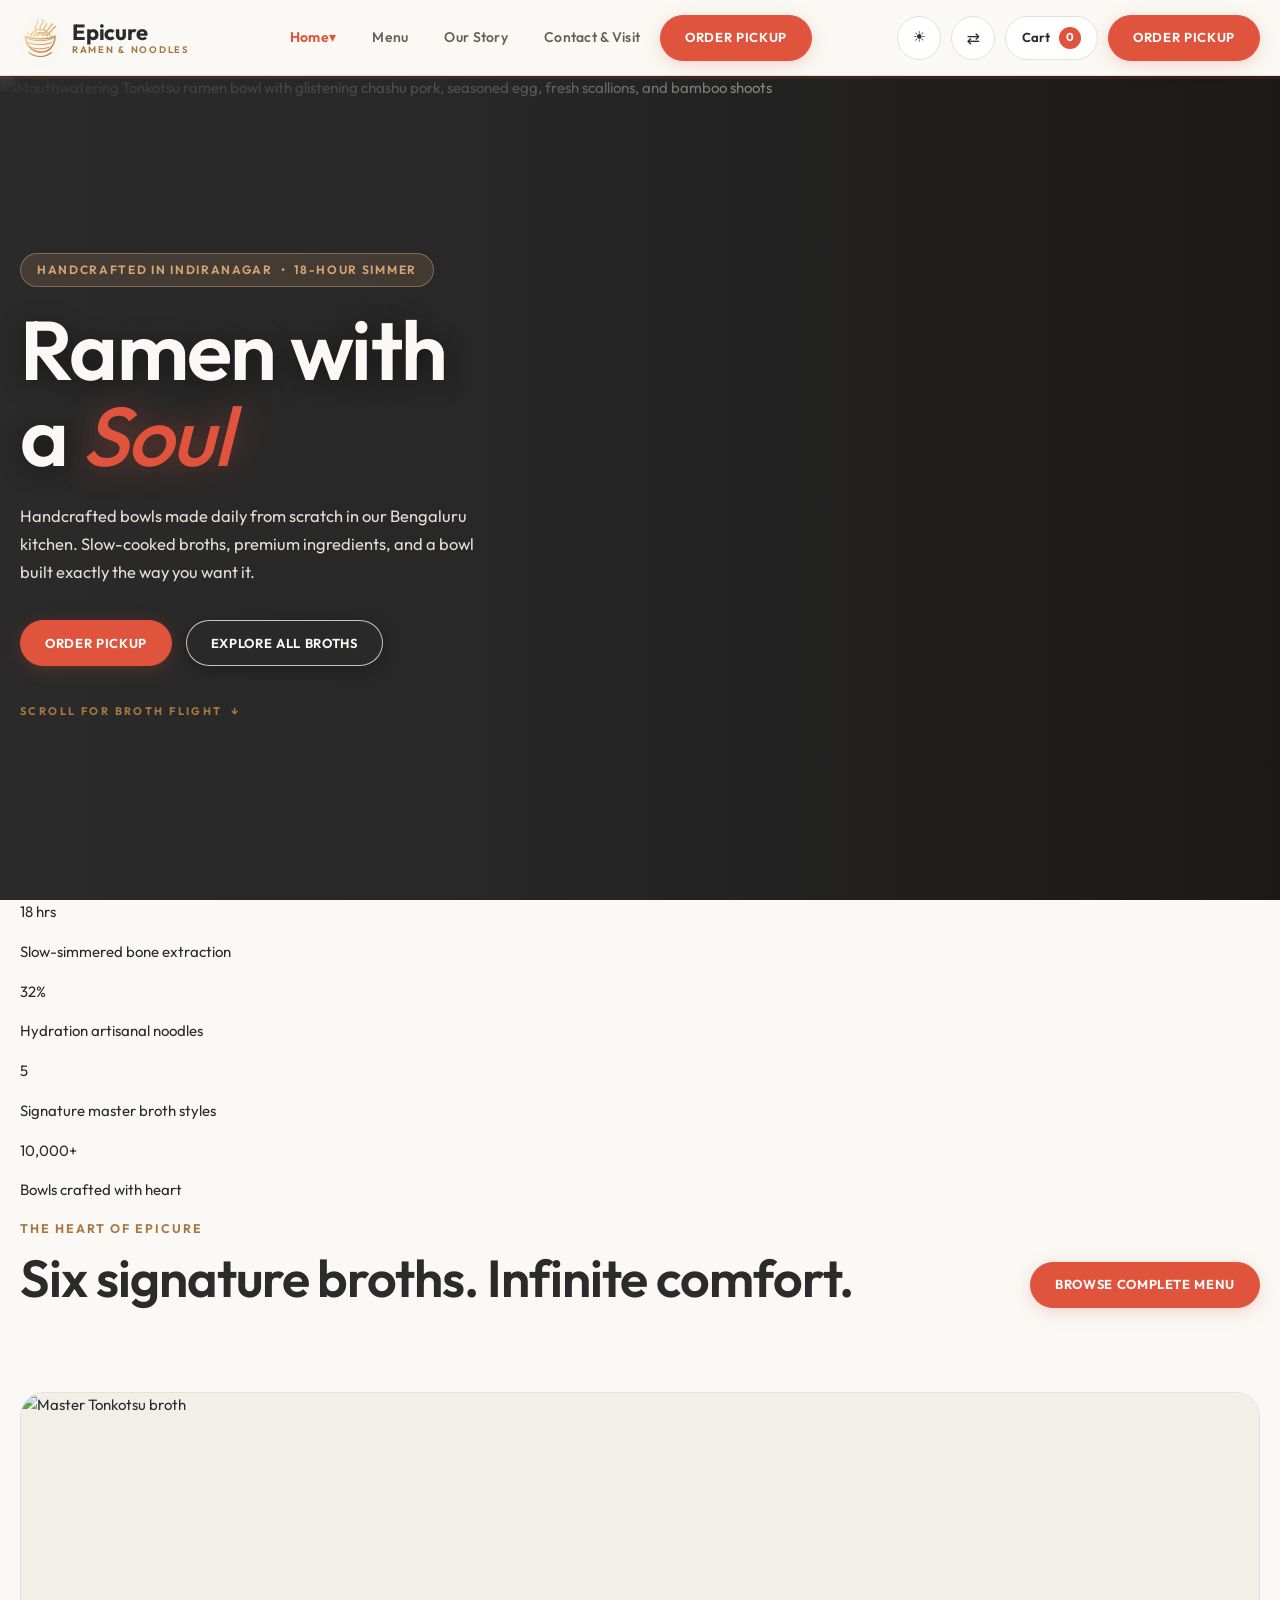
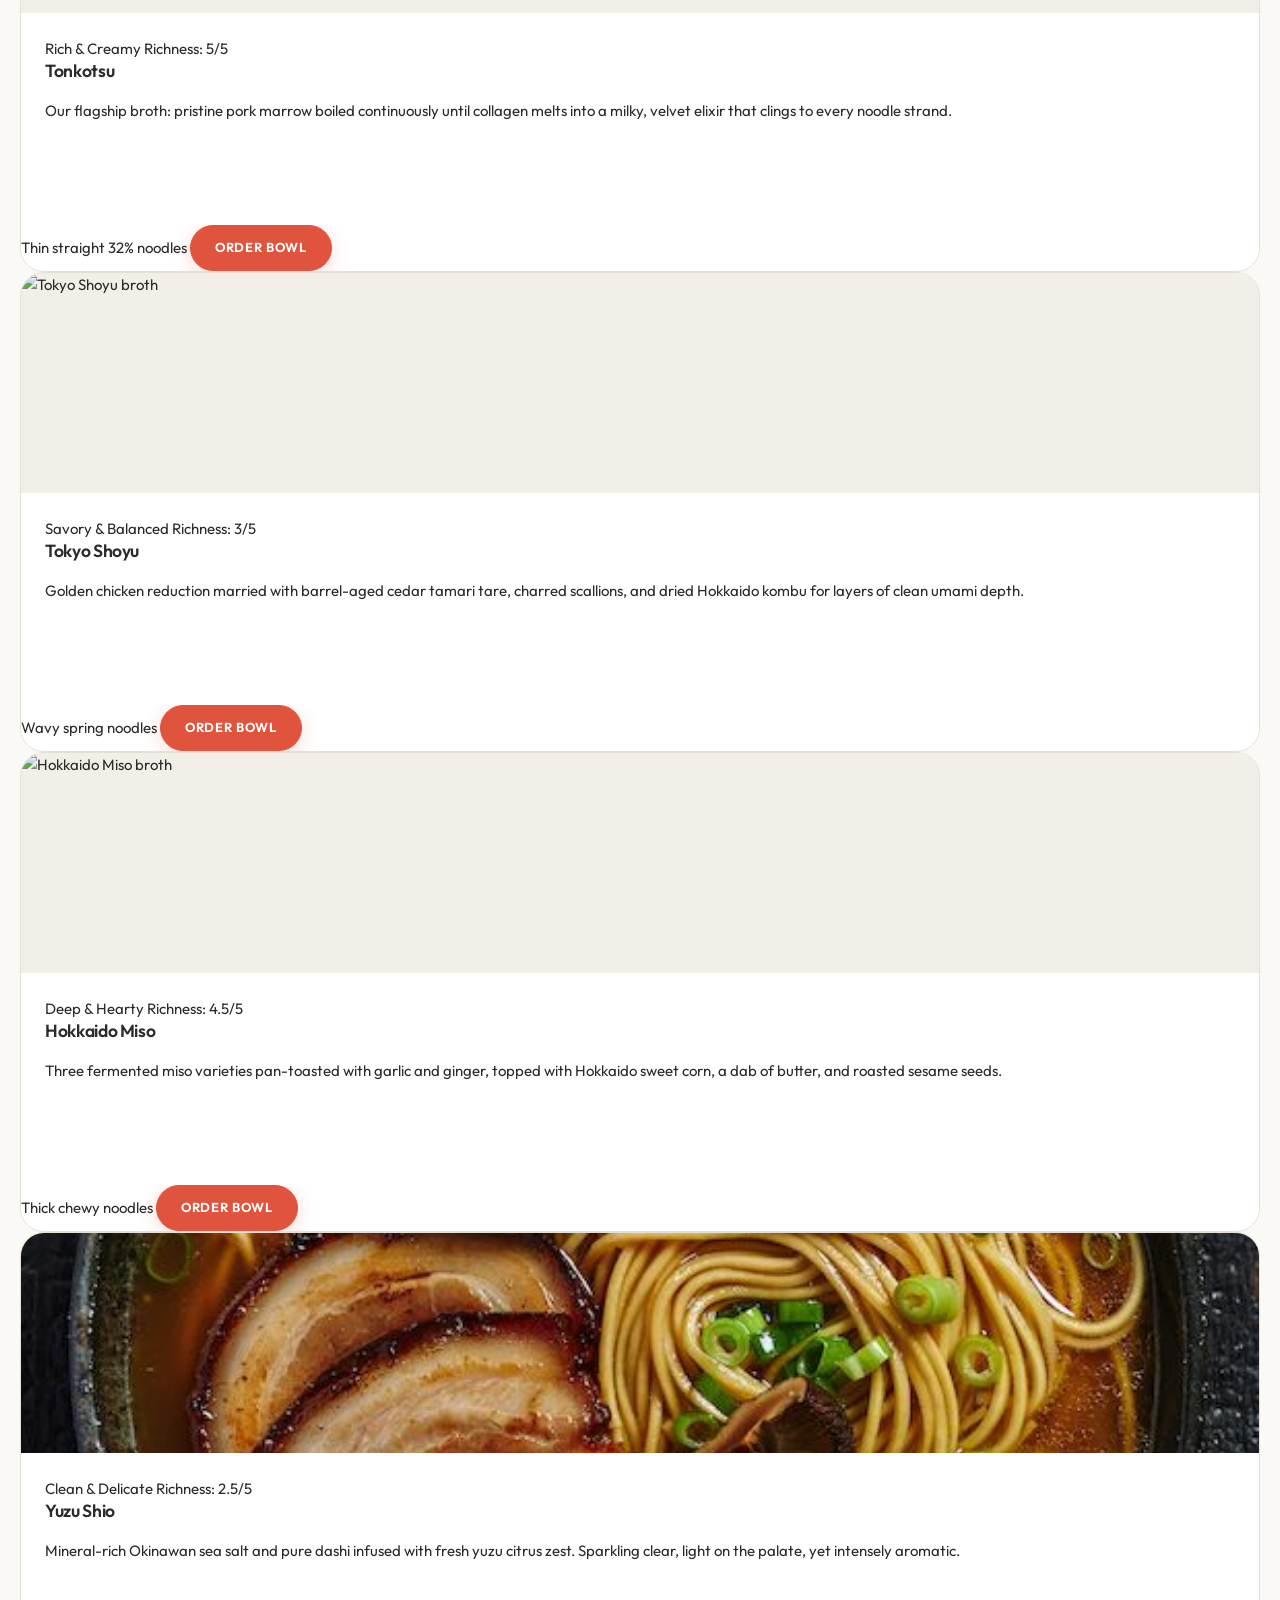
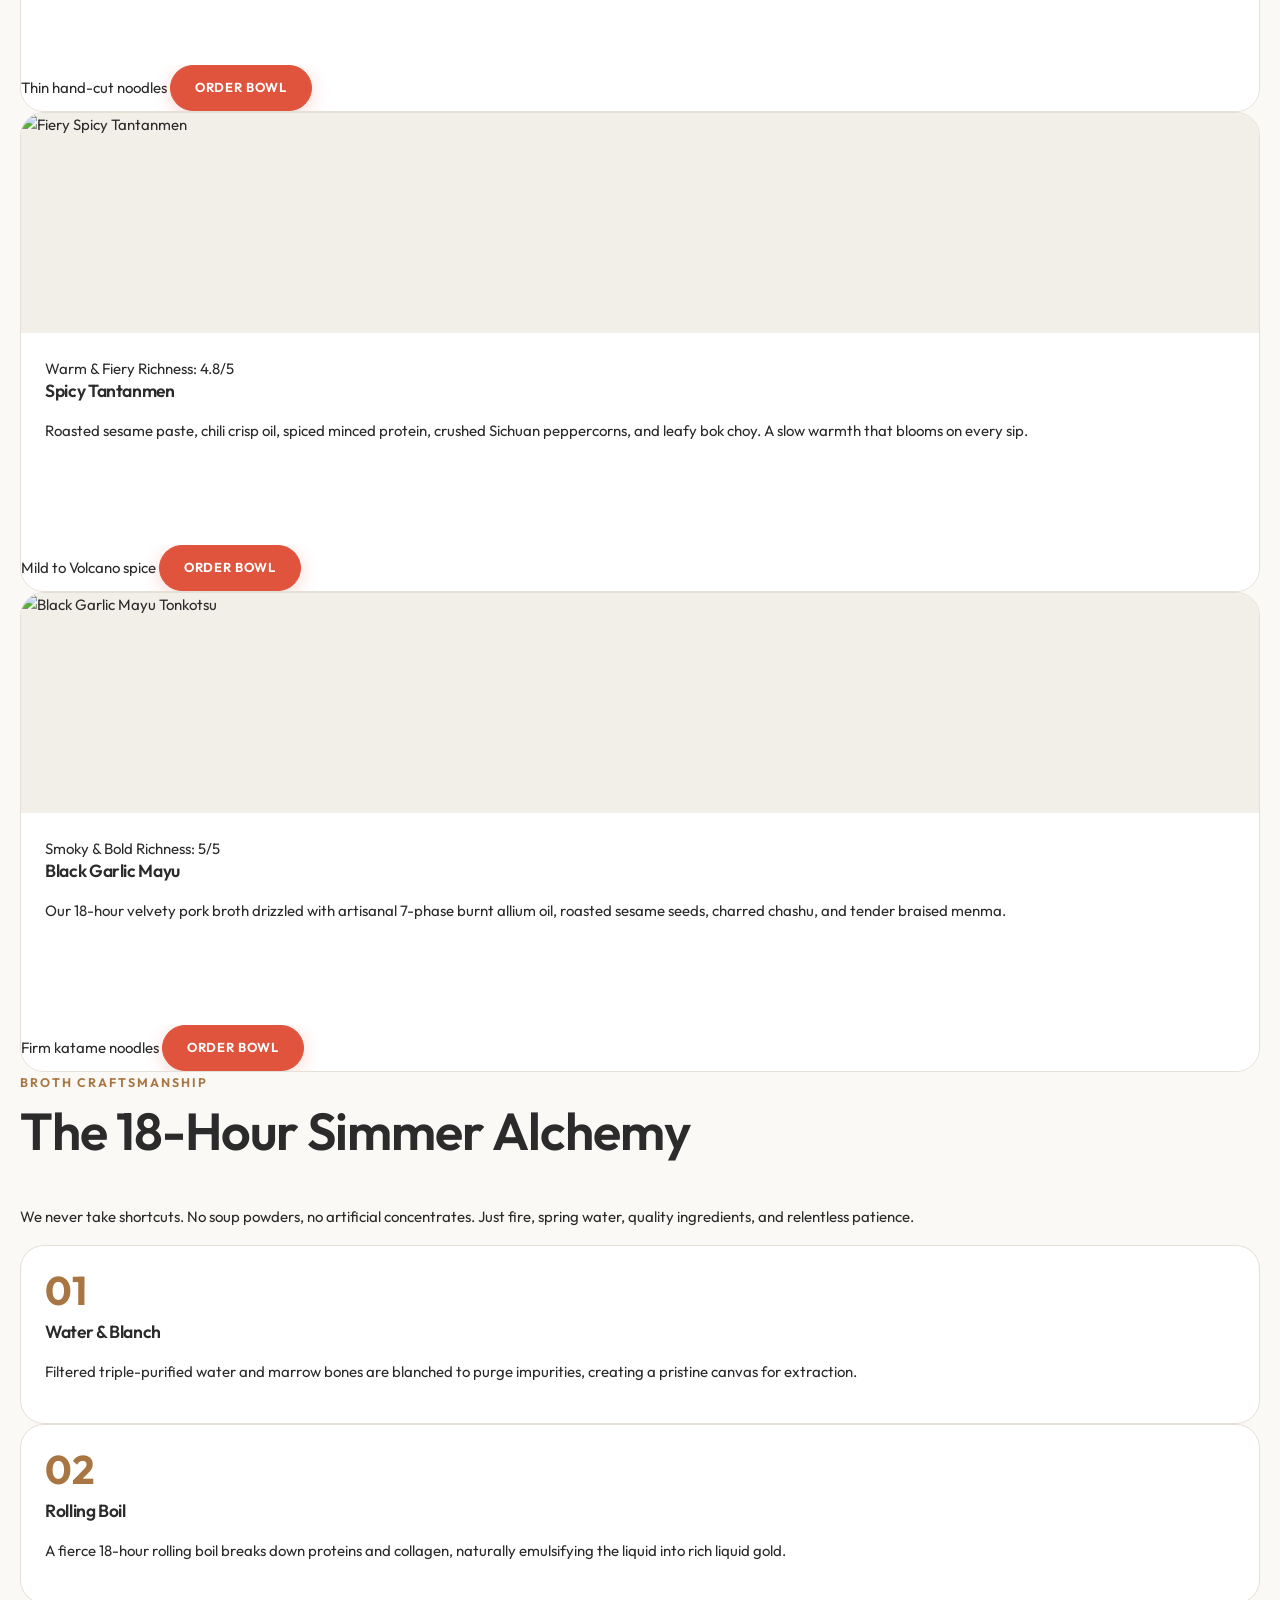
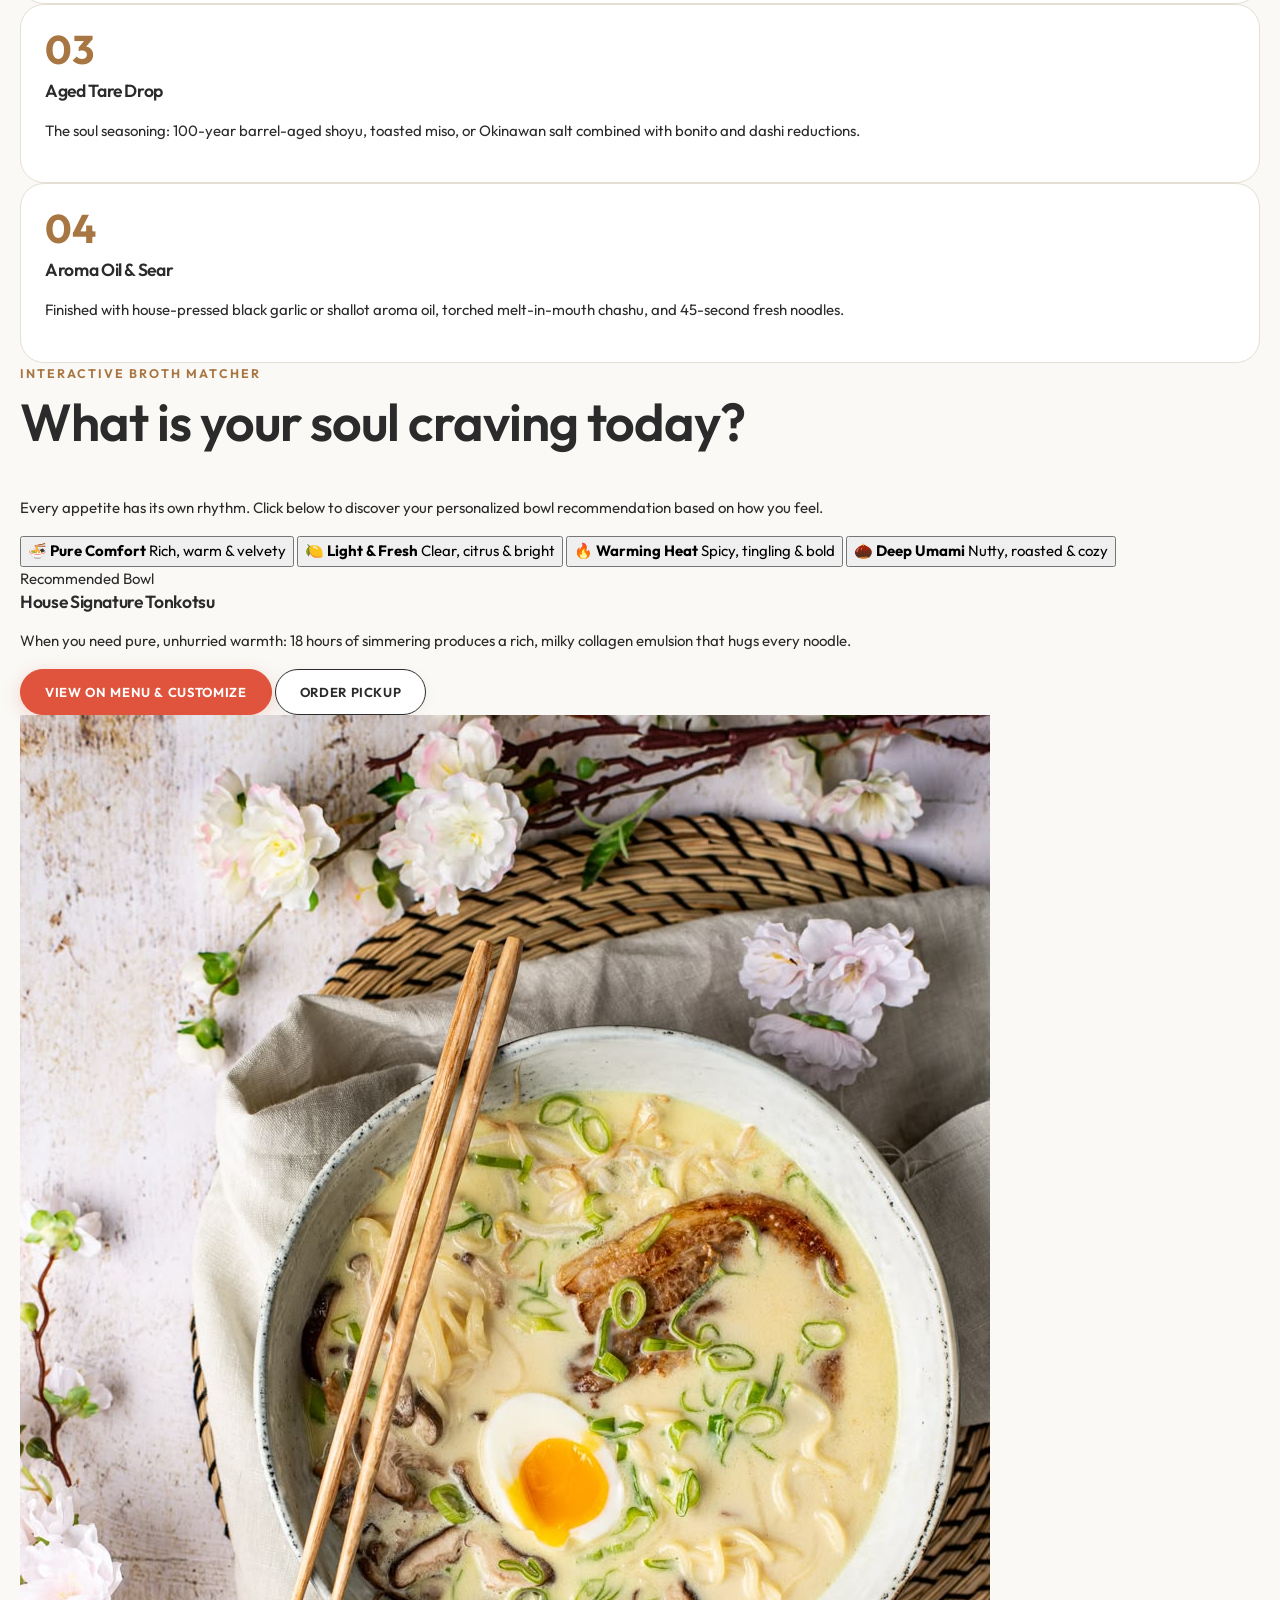
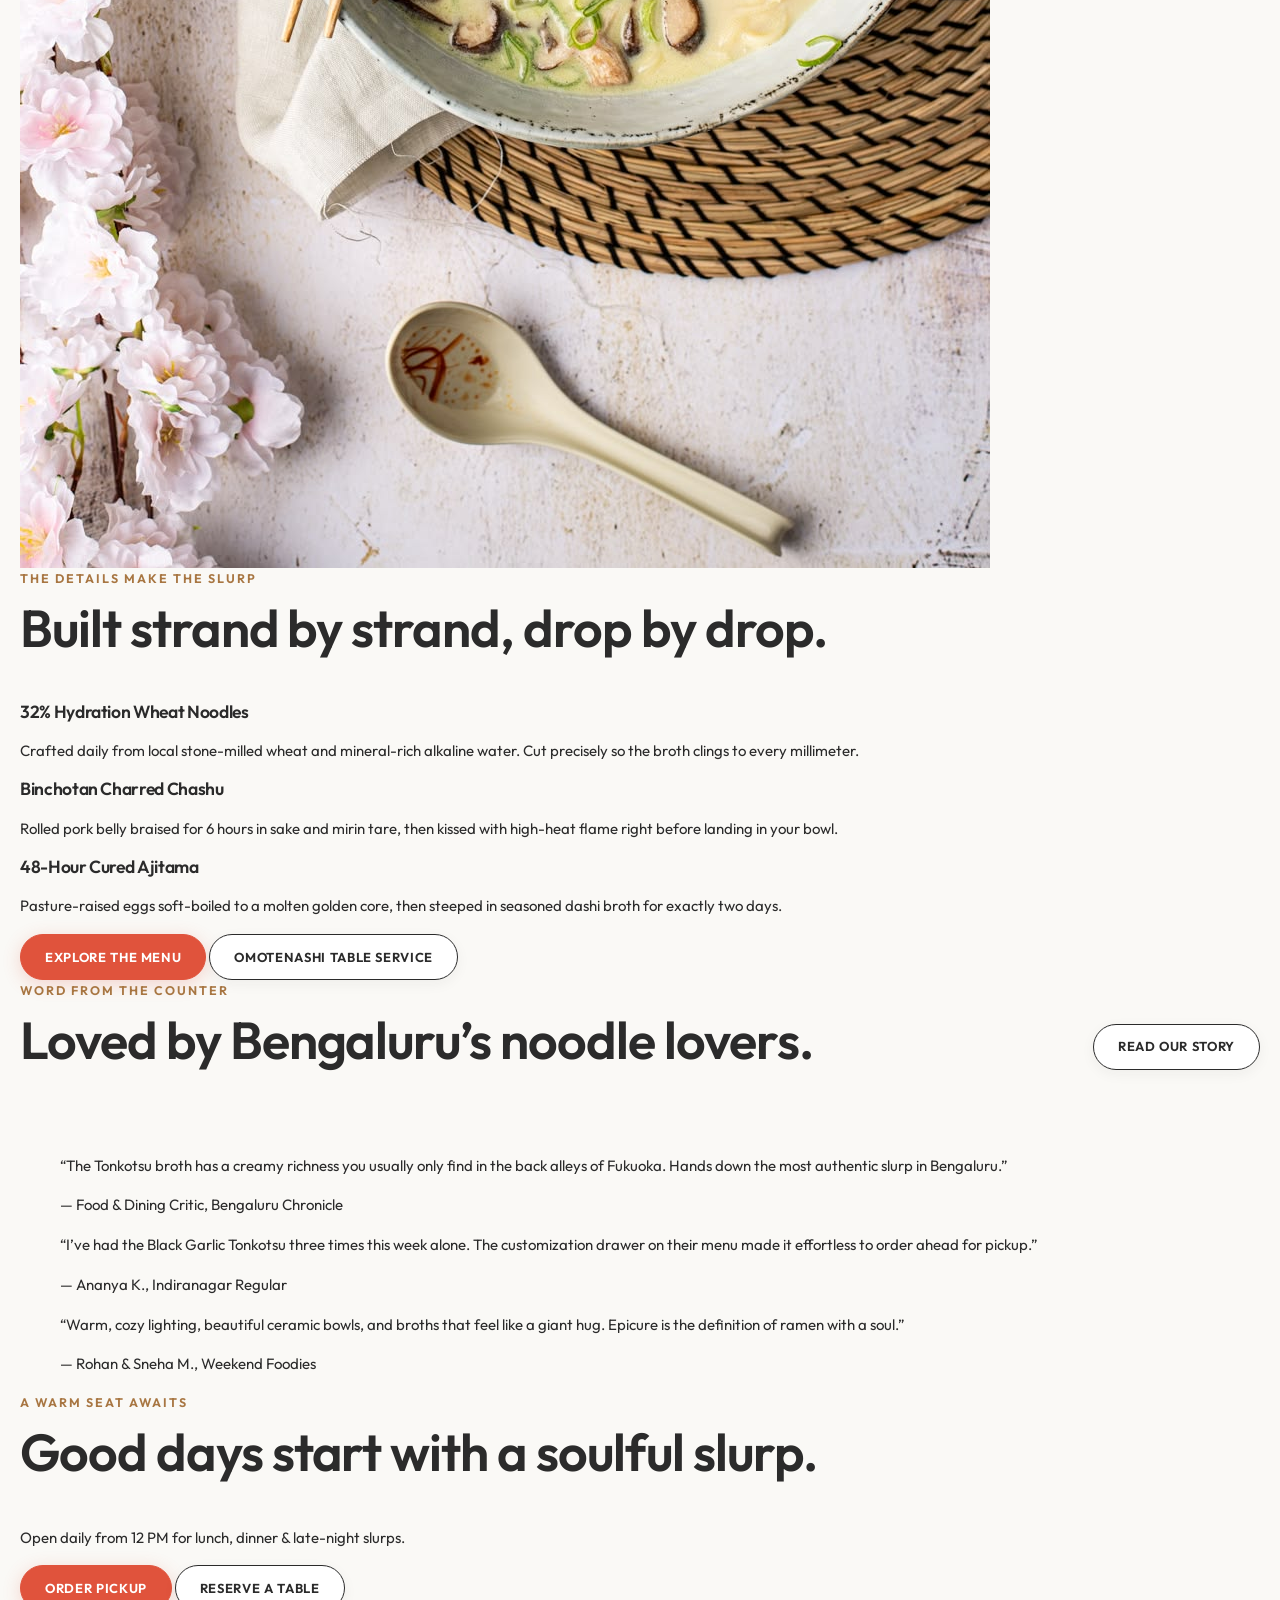
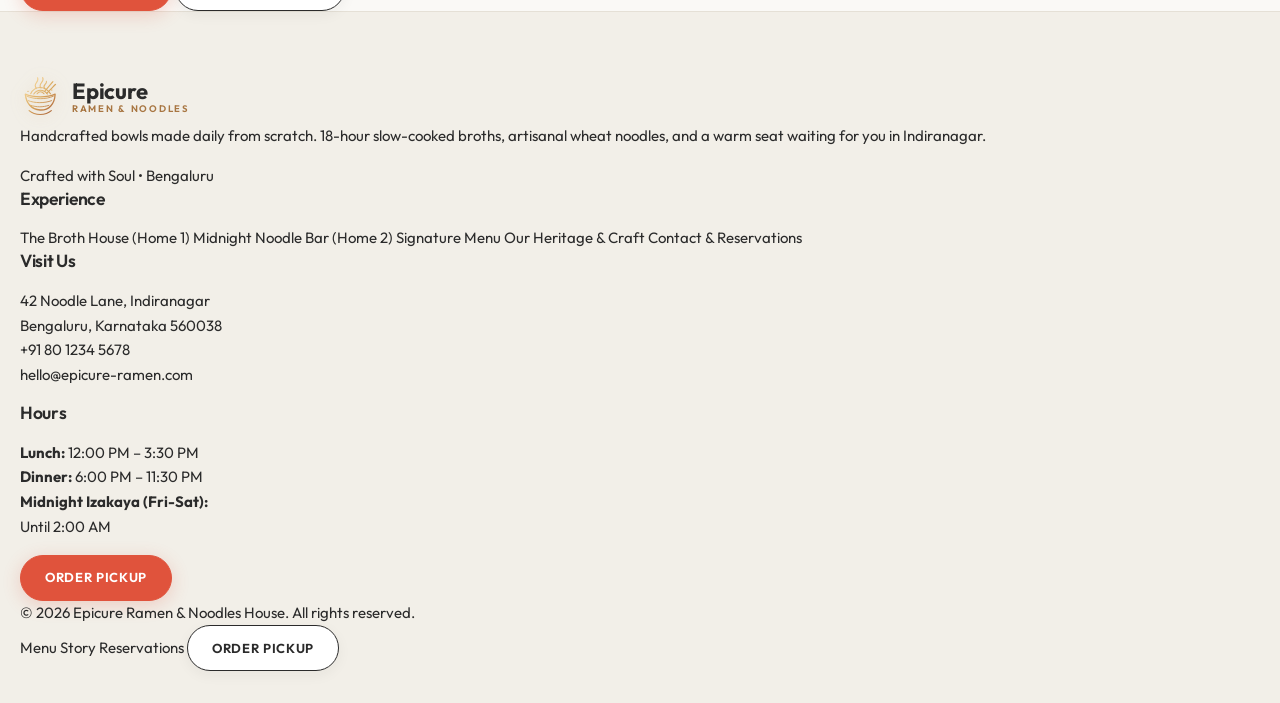
==== index.html @ 30d45849 "Initial commit of the site" ====
<!doctype html>
<html lang="en" dir="ltr">
  <head>
    <meta charset="utf-8" />
    <meta name="viewport" content="width=device-width, initial-scale=1" />
    <meta name="theme-color" content="#FAF9F6" />
    <meta name="description" content="The Broth House at Epicure Ramen & Noodles: 18-hour slow-cooked broths, artisanal wheat noodles, and handcrafted bowls made with soul in Indiranagar, Bengaluru." />
    <title>The Broth House | Epicure Ramen &amp; Noodles</title>
    <link rel="preconnect" href="https://fonts.googleapis.com" />
    <link rel="preconnect" href="https://fonts.gstatic.com" crossorigin />
    <link href="https://fonts.googleapis.com/css2?family=Outfit:wght@300;400;500;650;700;800&display=swap" rel="stylesheet" />
    <script src="https://cdn.tailwindcss.com"></script>
    <script>
      tailwind.config = {
        darkMode: "class",
        theme: {
          extend: {
            fontFamily: {
              display: ["Outfit", "sans-serif"],
              sans: ["Outfit", "sans-serif"]
            }
          }
        }
      };
    </script>
    <link rel="stylesheet" href="styles.css" />
    <script src="app.js" defer></script>
  </head>
  <body class="font-sans antialiased">
    <a class="skip-link" href="#main">Skip to content</a>
    <div data-site-header></div>

    <main id="main">
      <!-- HERO (TATSU INSPIRED WARM BROTHY AESTHETIC) -->
      <section class="hero-cinematic">
        <img class="hero-photo" src="https://images.unsplash.com/photo-1569718212165-3a8278d5f624?auto=format&fit=crop&w=2000&q=90" alt="Mouthwatering Tonkotsu ramen bowl with glistening chashu pork, seasoned egg, fresh scallions, and bamboo shoots" fetchpriority="high" />
        <div class="hero-veil"></div>
        <div class="hero-copy-wrap">
          <div class="hero-badge">
            <span>Handcrafted in Indiranagar</span> • <span>18-Hour Simmer</span>
          </div>
          <h1>Ramen with<br />a <em>Soul</em></h1>
          <p class="hero-lede">
            Handcrafted bowls made daily from scratch in our Bengaluru kitchen. Slow-cooked broths, premium ingredients, and a bowl built exactly the way you want it.
          </p>
          <div class="hero-actions">
            <a class="cta-primary" href="contact.html#order-panel">Order Pickup</a>
            <a class="cta-ghost" href="menu.html">Explore All Broths</a>
          </div>
          <div class="hero-scroll-cue">
            <span>Scroll for Broth Flight</span>
            <span class="hero-cue-arrow">↓</span>
          </div>
        </div>
      </section>

      <!-- INTRO STATS BAR -->
      <section class="border-y border-[var(--line)] bg-[var(--mist)] py-10">
        <div class="container-shell grid grid-cols-2 gap-4 sm:gap-6 text-center lg:grid-cols-4">
          <div class="p-3">
            <p class="font-display text-3xl sm:text-4xl lg:text-5xl font-bold text-[var(--gold)]">18 hrs</p>
            <p class="mt-1 text-xs md:text-sm text-[var(--muted)] font-medium">Slow-simmered bone extraction</p>
          </div>
          <div class="p-3">
            <p class="font-display text-3xl sm:text-4xl lg:text-5xl font-bold text-[var(--gold)]">32%</p>
            <p class="mt-1 text-xs md:text-sm text-[var(--muted)] font-medium">Hydration artisanal noodles</p>
          </div>
          <div class="p-3">
            <p class="font-display text-3xl sm:text-4xl lg:text-5xl font-bold text-[var(--gold)]">5</p>
            <p class="mt-1 text-xs md:text-sm text-[var(--muted)] font-medium">Signature master broth styles</p>
          </div>
          <div class="p-3">
            <p class="font-display text-3xl sm:text-4xl lg:text-5xl font-bold text-[var(--gold)]">10,000+</p>
            <p class="mt-1 text-xs md:text-sm text-[var(--muted)] font-medium">Bowls crafted with heart</p>
          </div>
        </div>
      </section>

      <!-- 5 SIGNATURE BROTHS SHOWCASE -->
      <section class="container-shell py-20 md:py-28">
        <div class="section-head">
          <div>
            <p class="eyebrow">The Heart of Epicure</p>
            <h2 class="section-title">Six signature broths. Infinite comfort.</h2>
          </div>
          <a class="cta-primary" href="menu.html">Browse Complete Menu</a>
        </div>

        <div class="grid gap-6 sm:grid-cols-2 lg:grid-cols-3">
          <!-- Tonkotsu -->
          <article class="dish-card overflow-hidden rounded-3xl border border-[var(--line)] bg-[var(--raised)] flex flex-col justify-between">
            <div class="flex-1 flex flex-col min-h-0">
              <div class="dish-media">
                <img src="https://images.unsplash.com/photo-1552611052-33e04de081de?auto=format&fit=crop&w=900&q=85" alt="Master Tonkotsu broth" loading="lazy" />
              </div>
              <div class="p-6 flex-1 flex flex-col">
                <div class="flex items-center justify-between text-xs text-[var(--gold)] font-semibold uppercase tracking-wider mb-2">
                  <span>Rich &amp; Creamy</span>
                  <span>Richness: 5/5</span>
                </div>
                <h3 class="font-display text-2xl md:text-3xl font-semibold mb-2 text-[var(--ink)]">Tonkotsu</h3>
                <p class="text-sm text-[var(--muted)] leading-relaxed mb-4">
                  Our flagship broth: pristine pork marrow boiled continuously until collagen melts into a milky, velvet elixir that clings to every noodle strand.
                </p>
              </div>
            </div>
            <div class="px-6 pb-6 pt-0 mt-auto">
              <div class="flex flex-wrap items-center justify-between gap-3 border-t border-[var(--line)] pt-4">
                <span class="text-xs text-[var(--muted)]">Thin straight 32% noodles</span>
                <a class="cta-primary" href="menu.html#tonkotsu">Order Bowl</a>
              </div>
            </div>
          </article>

          <!-- Tokyo Shoyu -->
          <article class="dish-card overflow-hidden rounded-3xl border border-[var(--line)] bg-[var(--raised)] flex flex-col justify-between">
            <div class="flex-1 flex flex-col min-h-0">
              <div class="dish-media">
                <img src="https://images.unsplash.com/photo-1591814468924-caf88d1232e1?auto=format&fit=crop&w=900&q=85" alt="Tokyo Shoyu broth" loading="lazy" />
              </div>
              <div class="p-6 flex-1 flex flex-col">
                <div class="flex items-center justify-between text-xs text-[var(--gold)] font-semibold uppercase tracking-wider mb-2">
                  <span>Savory &amp; Balanced</span>
                  <span>Richness: 3/5</span>
                </div>
                <h3 class="font-display text-2xl md:text-3xl font-semibold mb-2 text-[var(--ink)]">Tokyo Shoyu</h3>
                <p class="text-sm text-[var(--muted)] leading-relaxed mb-4">
                  Golden chicken reduction married with barrel-aged cedar tamari tare, charred scallions, and dried Hokkaido kombu for layers of clean umami depth.
                </p>
              </div>
            </div>
            <div class="px-6 pb-6 pt-0 mt-auto">
              <div class="flex flex-wrap items-center justify-between gap-3 border-t border-[var(--line)] pt-4">
                <span class="text-xs text-[var(--muted)]">Wavy spring noodles</span>
                <a class="cta-primary" href="menu.html#shoyu">Order Bowl</a>
              </div>
            </div>
          </article>

          <!-- Hokkaido Miso -->
          <article class="dish-card overflow-hidden rounded-3xl border border-[var(--line)] bg-[var(--raised)] flex flex-col justify-between">
            <div class="flex-1 flex flex-col min-h-0">
              <div class="dish-media">
                <img src="https://images.unsplash.com/photo-1614563637806-1d0e645e0940?auto=format&fit=crop&w=900&q=85" alt="Hokkaido Miso broth" loading="lazy" />
              </div>
              <div class="p-6 flex-1 flex flex-col">
                <div class="flex items-center justify-between text-xs text-[var(--gold)] font-semibold uppercase tracking-wider mb-2">
                  <span>Deep &amp; Hearty</span>
                  <span>Richness: 4.5/5</span>
                </div>
                <h3 class="font-display text-2xl md:text-3xl font-semibold mb-2 text-[var(--ink)]">Hokkaido Miso</h3>
                <p class="text-sm text-[var(--muted)] leading-relaxed mb-4">
                  Three fermented miso varieties pan-toasted with garlic and ginger, topped with Hokkaido sweet corn, a dab of butter, and roasted sesame seeds.
                </p>
              </div>
            </div>
            <div class="px-6 pb-6 pt-0 mt-auto">
              <div class="flex flex-wrap items-center justify-between gap-3 border-t border-[var(--line)] pt-4">
                <span class="text-xs text-[var(--muted)]">Thick chewy noodles</span>
                <a class="cta-primary" href="menu.html#miso">Order Bowl</a>
              </div>
            </div>
          </article>

          <!-- Yuzu Shio -->
          <article class="dish-card overflow-hidden rounded-3xl border border-[var(--line)] bg-[var(--raised)] flex flex-col justify-between">
            <div class="flex-1 flex flex-col min-h-0">
              <div class="dish-media">
                <img src="assets/images/Yuzu Shio.jpg" alt="Yuzu Shio broth" loading="lazy" />
              </div>
              <div class="p-6 flex-1 flex flex-col">
                <div class="flex items-center justify-between text-xs text-[var(--gold)] font-semibold uppercase tracking-wider mb-2">
                  <span>Clean &amp; Delicate</span>
                  <span>Richness: 2.5/5</span>
                </div>
                <h3 class="font-display text-2xl md:text-3xl font-semibold mb-2 text-[var(--ink)]">Yuzu Shio</h3>
                <p class="text-sm text-[var(--muted)] leading-relaxed mb-4">
                  Mineral-rich Okinawan sea salt and pure dashi infused with fresh yuzu citrus zest. Sparkling clear, light on the palate, yet intensely aromatic.
                </p>
              </div>
            </div>
            <div class="px-6 pb-6 pt-0 mt-auto">
              <div class="flex flex-wrap items-center justify-between gap-3 border-t border-[var(--line)] pt-4">
                <span class="text-xs text-[var(--muted)]">Thin hand-cut noodles</span>
                <a class="cta-primary" href="menu.html#shio">Order Bowl</a>
              </div>
            </div>
          </article>

          <!-- Fiery Tantanmen & Chili -->
          <article class="dish-card overflow-hidden rounded-3xl border border-[var(--line)] bg-[var(--raised)] flex flex-col justify-between">
            <div class="flex-1 flex flex-col min-h-0">
              <div class="dish-media">
                <img src="https://images.unsplash.com/photo-1623341214825-9f4f963727da?auto=format&fit=crop&w=900&q=85" alt="Fiery Spicy Tantanmen" loading="lazy" />
              </div>
              <div class="p-6 flex-1 flex flex-col">
                <div class="flex items-center justify-between text-xs text-[var(--gold)] font-semibold uppercase tracking-wider mb-2">
                  <span>Warm &amp; Fiery</span>
                  <span>Richness: 4.8/5</span>
                </div>
                <h3 class="font-display text-2xl md:text-3xl font-semibold mb-2 text-[var(--ink)]">Spicy Tantanmen</h3>
                <p class="text-sm text-[var(--muted)] leading-relaxed mb-4">
                  Roasted sesame paste, chili crisp oil, spiced minced protein, crushed Sichuan peppercorns, and leafy bok choy. A slow warmth that blooms on every sip.
                </p>
              </div>
            </div>
            <div class="px-6 pb-6 pt-0 mt-auto">
              <div class="flex flex-wrap items-center justify-between gap-3 border-t border-[var(--line)] pt-4">
                <span class="text-xs text-[var(--muted)]">Mild to Volcano spice</span>
                <a class="cta-primary" href="menu.html#spicy">Order Bowl</a>
              </div>
            </div>
          </article>

          <!-- Black Garlic Mayu Tonkotsu -->
          <article class="dish-card overflow-hidden rounded-3xl border border-[var(--line)] bg-[var(--raised)] flex flex-col justify-between">
            <div class="flex-1 flex flex-col min-h-0">
              <div class="dish-media">
                <img src="https://images.unsplash.com/photo-1582878826629-29b7ad1cdc43?auto=format&fit=crop&w=900&q=85" alt="Black Garlic Mayu Tonkotsu" loading="lazy" />
              </div>
              <div class="p-6 flex-1 flex flex-col">
                <div class="flex items-center justify-between text-xs text-[var(--gold)] font-semibold uppercase tracking-wider mb-2">
                  <span>Smoky &amp; Bold</span>
                  <span>Richness: 5/5</span>
                </div>
                <h3 class="font-display text-2xl md:text-3xl font-semibold mb-2 text-[var(--ink)]">Black Garlic Mayu</h3>
                <p class="text-sm text-[var(--muted)] leading-relaxed mb-4">
                  Our 18-hour velvety pork broth drizzled with artisanal 7-phase burnt allium oil, roasted sesame seeds, charred chashu, and tender braised menma.
                </p>
              </div>
            </div>
            <div class="px-6 pb-6 pt-0 mt-auto">
              <div class="flex flex-wrap items-center justify-between gap-3 border-t border-[var(--line)] pt-4">
                <span class="text-xs text-[var(--muted)]">Firm katame noodles</span>
                <a class="cta-primary" href="menu.html#tonkotsu">Order Bowl</a>
              </div>
            </div>
          </article>
        </div>
      </section>

      <!-- THE 18-HOUR SIMMER ALCHEMY (CRAFT DEEP-DIVE) -->
      <section class="bg-[var(--mist)] py-20 md:py-28">
        <div class="container-shell">
          <div class="max-w-2xl mb-14">
            <p class="eyebrow">Broth Craftsmanship</p>
            <h2 class="section-title">The 18-Hour Simmer Alchemy</h2>
            <p class="mt-4 text-base text-[var(--muted)] leading-relaxed">
              We never take shortcuts. No soup powders, no artificial concentrates. Just fire, spring water, quality ingredients, and relentless patience.
            </p>
          </div>

          <div class="grid gap-6 sm:grid-cols-2 lg:grid-cols-4">
            <div class="alchemy-step">
              <div class="alchemy-num">01</div>
              <h3 class="font-display text-2xl font-semibold mb-2">Water &amp; Blanch</h3>
              <p class="text-sm text-[var(--muted)] leading-relaxed">
                Filtered triple-purified water and marrow bones are blanched to purge impurities, creating a pristine canvas for extraction.
              </p>
            </div>

            <div class="alchemy-step">
              <div class="alchemy-num">02</div>
              <h3 class="font-display text-2xl font-semibold mb-2">Rolling Boil</h3>
              <p class="text-sm text-[var(--muted)] leading-relaxed">
                A fierce 18-hour rolling boil breaks down proteins and collagen, naturally emulsifying the liquid into rich liquid gold.
              </p>
            </div>

            <div class="alchemy-step">
              <div class="alchemy-num">03</div>
              <h3 class="font-display text-2xl font-semibold mb-2">Aged Tare Drop</h3>
              <p class="text-sm text-[var(--muted)] leading-relaxed">
                The soul seasoning: 100-year barrel-aged shoyu, toasted miso, or Okinawan salt combined with bonito and dashi reductions.
              </p>
            </div>

            <div class="alchemy-step">
              <div class="alchemy-num">04</div>
              <h3 class="font-display text-2xl font-semibold mb-2">Aroma Oil &amp; Sear</h3>
              <p class="text-sm text-[var(--muted)] leading-relaxed">
                Finished with house-pressed black garlic or shallot aroma oil, torched melt-in-mouth chashu, and 45-second fresh noodles.
              </p>
            </div>
          </div>
        </div>
      </section>

      <!-- INTERACTIVE CRAVING FINDER QUIZ -->
      <section class="container-shell py-20 md:py-28" data-craving-root>
        <div class="grid items-center gap-12 lg:grid-cols-2">
          <div>
            <p class="eyebrow">Interactive Broth Matcher</p>
            <h2 class="section-title mb-4">What is your soul craving today?</h2>
            <p class="text-base text-[var(--muted)] leading-relaxed mb-8">
              Every appetite has its own rhythm. Click below to discover your personalized bowl recommendation based on how you feel.
            </p>
            <div class="grid grid-cols-1 sm:grid-cols-2 gap-3 sm:gap-4">
              <button class="flex flex-col items-start p-4 rounded-2xl border border-[var(--line)] bg-[var(--raised)] text-start hover:border-[var(--chili)] transition-all" type="button" data-craving-btn="comfort">
                <span class="text-2xl mb-1">🍜</span>
                <strong class="text-base text-[var(--ink)]">Pure Comfort</strong>
                <span class="text-xs text-[var(--muted)] mt-1">Rich, warm &amp; velvety</span>
              </button>
              <button class="flex flex-col items-start p-4 rounded-2xl border border-[var(--line)] bg-[var(--raised)] text-start hover:border-[var(--chili)] transition-all" type="button" data-craving-btn="clarity">
                <span class="text-2xl mb-1">🍋</span>
                <strong class="text-base text-[var(--ink)]">Light &amp; Fresh</strong>
                <span class="text-xs text-[var(--muted)] mt-1">Clear, citrus &amp; bright</span>
              </button>
              <button class="flex flex-col items-start p-4 rounded-2xl border border-[var(--line)] bg-[var(--raised)] text-start hover:border-[var(--chili)] transition-all" type="button" data-craving-btn="heat">
                <span class="text-2xl mb-1">🔥</span>
                <strong class="text-base text-[var(--ink)]">Warming Heat</strong>
                <span class="text-xs text-[var(--muted)] mt-1">Spicy, tingling &amp; bold</span>
              </button>
              <button class="flex flex-col items-start p-4 rounded-2xl border border-[var(--line)] bg-[var(--raised)] text-start hover:border-[var(--chili)] transition-all" type="button" data-craving-btn="earthy">
                <span class="text-2xl mb-1">🌰</span>
                <strong class="text-base text-[var(--ink)]">Deep Umami</strong>
                <span class="text-xs text-[var(--muted)] mt-1">Nutty, roasted &amp; cozy</span>
              </button>
            </div>
          </div>

          <div data-craving-result>
            <div class="rounded-3xl border border-[var(--line)] bg-[var(--raised)] p-5 sm:p-8 shadow-xl">
              <span class="inline-block px-3 py-1 mb-3 rounded-full text-xs font-bold uppercase tracking-wider bg-[var(--chili)] text-white">Recommended Bowl</span>
              <h3 class="font-display text-3xl font-semibold mb-3">House Signature Tonkotsu</h3>
              <p class="text-sm text-[var(--muted)] leading-relaxed mb-6">
                When you need pure, unhurried warmth: 18 hours of simmering produces a rich, milky collagen emulsion that hugs every noodle.
              </p>
              <div class="flex flex-wrap gap-3">
                <a class="cta-primary" href="menu.html#tonkotsu">View On Menu &amp; Customize</a>
                <a class="cta-ghost ink" href="contact.html#order-panel">Order Pickup</a>
              </div>
            </div>
          </div>
        </div>
      </section>

      <!-- ARTISANAL NOODLE CRAFT & TOPPINGS PILLARS -->
      <section class="bg-[var(--mist)] py-20 md:py-28">
        <div class="container-shell grid gap-12 lg:grid-cols-2 items-center">
          <div class="relative overflow-hidden rounded-3xl h-[280px] sm:h-[360px] lg:h-[460px]">
            <img class="h-full w-full object-cover" src="assets/images/Epicure Tonkotsu Deluxe.jpg" alt="Artisanal ramen bowl showcasing 32% hydration noodles, binchotan charred chashu, and 48-hour cured ajitama" loading="lazy" />
          </div>
          <div>
            <p class="eyebrow">The Details Make the Slurp</p>
            <h2 class="section-title mb-6">Built strand by strand, drop by drop.</h2>
            <div class="space-y-6">
              <div class="border-b border-[var(--line)] pb-5">
                <h3 class="font-display text-2xl font-semibold mb-1">32% Hydration Wheat Noodles</h3>
                <p class="text-sm text-[var(--muted)] leading-relaxed">
                  Crafted daily from local stone-milled wheat and mineral-rich alkaline water. Cut precisely so the broth clings to every millimeter.
                </p>
              </div>
              <div class="border-b border-[var(--line)] pb-5">
                <h3 class="font-display text-2xl font-semibold mb-1">Binchotan Charred Chashu</h3>
                <p class="text-sm text-[var(--muted)] leading-relaxed">
                  Rolled pork belly braised for 6 hours in sake and mirin tare, then kissed with high-heat flame right before landing in your bowl.
                </p>
              </div>
              <div>
                <h3 class="font-display text-2xl font-semibold mb-1">48-Hour Cured Ajitama</h3>
                <p class="text-sm text-[var(--muted)] leading-relaxed">
                  Pasture-raised eggs soft-boiled to a molten golden core, then steeped in seasoned dashi broth for exactly two days.
                </p>
              </div>
            </div>
            <div class="mt-8 flex flex-wrap gap-4">
              <a class="cta-primary" href="menu.html">Explore The Menu</a>
              <a class="cta-ghost ink" href="story.html">Omotenashi Table Service</a>
            </div>
          </div>
        </div>
      </section>

      <!-- SOCIAL PROOF / GUEST PRAISE -->
      <section class="container-shell py-20 md:py-28">
        <div class="section-head">
          <div>
            <p class="eyebrow">Word from the Counter</p>
            <h2 class="section-title">Loved by Bengaluru’s noodle lovers.</h2>
          </div>
          <a class="cta-ghost ink" href="story.html">Read Our Story</a>
        </div>

        <div class="grid gap-6 md:grid-cols-3">
          <blockquote class="rounded-3xl border border-[var(--line)] bg-[var(--raised)] p-8 flex flex-col justify-between">
            <p class="text-base text-[var(--ink)] leading-relaxed italic mb-6">
              “The Tonkotsu broth has a creamy richness you usually only find in the back alleys of Fukuoka. Hands down the most authentic slurp in Bengaluru.”
            </p>
            <footer class="text-xs font-semibold uppercase tracking-wider text-[var(--gold)]">
              — Food &amp; Dining Critic, Bengaluru Chronicle
            </footer>
          </blockquote>

          <blockquote class="rounded-3xl border border-[var(--line)] bg-[var(--raised)] p-8 flex flex-col justify-between">
            <p class="text-base text-[var(--ink)] leading-relaxed italic mb-6">
              “I’ve had the Black Garlic Tonkotsu three times this week alone. The customization drawer on their menu made it effortless to order ahead for pickup.”
            </p>
            <footer class="text-xs font-semibold uppercase tracking-wider text-[var(--gold)]">
              — Ananya K., Indiranagar Regular
            </footer>
          </blockquote>

          <blockquote class="rounded-3xl border border-[var(--line)] bg-[var(--raised)] p-8 flex flex-col justify-between">
            <p class="text-base text-[var(--ink)] leading-relaxed italic mb-6">
              “Warm, cozy lighting, beautiful ceramic bowls, and broths that feel like a giant hug. Epicure is the definition of ramen with a soul.”
            </p>
            <footer class="text-xs font-semibold uppercase tracking-wider text-[var(--gold)]">
              — Rohan &amp; Sneha M., Weekend Foodies
            </footer>
          </blockquote>
        </div>
      </section>

      <!-- PRE-FOOTER CTA -->
      <section class="bg-[var(--mist)] py-20 border-t border-[var(--line)]">
        <div class="container-shell flex flex-wrap items-center justify-between gap-8">
          <div>
            <p class="eyebrow mb-2">A Warm Seat Awaits</p>
            <h2 class="section-title">Good days start with a soulful slurp.</h2>
            <p class="mt-2 text-sm text-[var(--muted)]">Open daily from 12 PM for lunch, dinner &amp; late-night slurps.</p>
          </div>
          <div class="flex flex-wrap gap-4">
            <a class="cta-primary" href="contact.html#order-panel">Order Pickup</a>
            <a class="cta-ghost ink" href="contact.html#reserve">Reserve a Table</a>
          </div>
        </div>
      </section>
    </main>

    <div data-site-footer></div>
  </body>
</html>
---- styles.css ----
:root,
html.light,
body.light {
  color-scheme: light;
  /* ==========================================================================
     COMMAND PALETTE: Quiet, Simple Broth Aesthetic
     1. Background:      #FAF9F6 (Soft Cream / Warm White)
     2. Primary Color:   #E0533C (Muted Coral Red)
     3. Secondary Color: #2B2B2B (Charcoal Black)
     4. Accent Color:    #D4A373 (Soft Bamboo / Noodle Yellow)
     ========================================================================== */
  --paper: #FAF9F6;           /* 1. Background: Soft Cream / Warm White */
  --chili: #E0533C;           /* 2. Primary Color: Muted Coral Red */
  --ink: #2B2B2B;             /* 3. Secondary Color: Charcoal Black (Headings & Body) */
  --gold: #A87642;            /* 4. Accent Color: Soft Bamboo (Accessible text contrast) */
  --accent: #D4A373;          /* Soft Bamboo / Noodle Yellow exact tone */
  --mist: #F2EFE8;            /* Quiet warm cream wash for alternate sections */
  --raised: #FFFFFF;          /* Pure white card surface on #FAF9F6 */
  --raised-hover: #F8F5EE;
  --muted: #665F57;           /* Warm charcoal muted text (6.2:1 contrast ratio) */
  --line: #E5E0D6;            /* Quiet, subtle border */
  --line-strong: #C8BFB2;
  --chili-deep: #C7402B;      /* Deeper coral red for hover */
  --chili-glow: rgba(224, 83, 60, 0.22);
  --gold-deep: #8F5E2C;
  --char: #2B2B2B;
  --cream: #FAF9F6;
  --shadow: 0 16px 44px rgba(43, 43, 43, 0.08);
  --shadow-sm: 0 4px 14px rgba(43, 43, 43, 0.05);

  --display: "Outfit", system-ui, -apple-system, sans-serif;
  --sans: "Outfit", system-ui, -apple-system, sans-serif;
  --header-h: 76px;
  --radius-pill: 999px;
  --radius-lg: 24px;
  --radius-md: 18px;
  --radius-sm: 12px;
}

html.dark,
body.dark {
  color-scheme: dark;
  /* ==========================================================================
     COMMAND PALETTE: Dark Mode Adaptation
     ========================================================================== */
  --paper: #181615;           /* Quiet deep charcoal broth base */
  --mist: #201D1A;
  --raised: #2B2B2B;          /* 3. Secondary Color: Charcoal Black (Cards & Panels) */
  --raised-hover: #36322E;
  --ink: #FAF9F6;             /* 1. Soft Cream / Warm White (Text in Dark Mode) */
  --muted: #B5ADA3;           /* Soft bamboo stone muted text (7.5:1 contrast) */
  --line: #3D3732;            /* Quiet subtle dark border */
  --line-strong: #544B44;
  --chili: #E0533C;           /* 2. Primary Color: Muted Coral Red */
  --chili-deep: #EB664F;      /* Luminous coral red for hover in dark */
  --chili-glow: rgba(224, 83, 60, 0.35);
  --gold: #D4A373;            /* 4. Accent Color: Soft Bamboo / Noodle Yellow */
  --gold-deep: #E2B98E;
  --accent: #D4A373;
  --char: #12100F;
  --cream: #FAF9F6;
  --shadow: 0 20px 60px rgba(0, 0, 0, 0.55);
  --shadow-sm: 0 4px 16px rgba(0, 0, 0, 0.35);
}

* {
  box-sizing: border-box;
}

html {
  scroll-behavior: smooth;
  scroll-padding-top: calc(var(--header-h) + 16px);
  font-size: 16px;
  overflow-x: clip;
}

body {
  margin: 0;
  overflow-x: clip;
  background-color: var(--paper);
  color: var(--ink);
  font-family: var(--sans);
  font-size: 15px;
  line-height: 1.65;
  padding-block-start: var(--header-h);
  transition: background-color 0.25s ease, color 0.25s ease;
  -webkit-font-smoothing: antialiased;
  -moz-osx-font-smoothing: grayscale;
}

img {
  display: block;
  max-width: 100%;
  height: auto;
}

a {
  color: inherit;
  text-decoration: none;
  transition: color 0.2s ease;
}

button, input, select, textarea {
  font: inherit;
}

h1, h2, h3, h4, h5, h6, p {
  margin-top: 0;
}

h1, h2, h3, h4, h5, h6 {
  font-family: var(--sans) !important;
  font-weight: 600;
  letter-spacing: -0.02em;
  line-height: 1.15;
  color: var(--ink);
}

.font-display,
[class*="font-display"] {
  font-family: var(--sans) !important;
}

.skip-link {
  position: absolute;
  z-index: 200;
  inset-inline-start: 16px;
  top: -60px;
  padding: 10px 20px;
  background: var(--chili);
  color: #fff;
  border-radius: var(--radius-pill);
  font-size: 13px;
  font-weight: 600;
  transition: top 0.2s ease;
}
.skip-link:focus {
  top: 16px;
}

/* ==========================================================================
   UNIFORM CTA BUTTON DESIGN SYSTEM (Strict 46px height across every page)
   ========================================================================== */
.cta-primary,
.cta-ghost,
.cta-secondary {
  display: inline-flex !important;
  min-height: 46px !important;
  height: 46px !important;
  max-width: 100%;
  align-items: center !important;
  justify-content: center !important;
  gap: 8px !important;
  padding: 0 24px !important;
  border-radius: var(--radius-pill) !important;
  font-family: var(--sans) !important;
  font-size: 13px !important;
  font-weight: 650 !important;
  letter-spacing: 0.05em !important;
  text-transform: uppercase !important;
  white-space: nowrap !important;
  cursor: pointer !important;
  box-sizing: border-box !important;
  text-align: center !important;
  transition: all 0.22s cubic-bezier(0.16, 1, 0.3, 1) !important;
  user-select: none !important;
  line-height: 1 !important;
}

.cta-primary {
  border: 1.5px solid var(--chili) !important;
  background: var(--chili) !important;
  color: #ffffff !important;
  box-shadow: 0 4px 18px var(--chili-glow) !important;
}
.cta-primary:hover {
  background: var(--chili-deep) !important;
  border-color: var(--chili-deep) !important;
  transform: translateY(-1.5px) !important;
  box-shadow: 0 8px 24px var(--chili-glow) !important;
}
.cta-primary:active {
  transform: translateY(0) !important;
}

/* Ghost CTA on hero photo overlays - Guaranteed readable text over any photo */
.cta-ghost {
  border: 1.5px solid rgba(250, 249, 246, 0.75) !important;
  background: rgba(43, 43, 43, 0.5) !important;
  color: #faf9f6 !important;
  backdrop-filter: blur(10px) !important;
  -webkit-backdrop-filter: blur(10px) !important;
  box-shadow: 0 4px 16px rgba(0, 0, 0, 0.25) !important;
}
.cta-ghost:hover {
  background: rgba(250, 249, 246, 0.25) !important;
  border-color: #faf9f6 !important;
  color: #faf9f6 !important;
  transform: translateY(-1.5px) !important;
}
.cta-ghost:active {
  transform: translateY(0) !important;
}

/* Ghost & Secondary CTA on page surfaces - Zero Invisibility! */
.cta-ghost.ink,
.cta-secondary {
  border: 1.5px solid var(--ink) !important;
  background: var(--raised) !important;
  color: var(--ink) !important;
  box-shadow: var(--shadow-sm) !important;
}
.cta-ghost.ink:hover,
.cta-secondary:hover {
  background: var(--ink) !important;
  color: var(--paper) !important;
  border-color: var(--ink) !important;
  transform: translateY(-1.5px) !important;
}

html.dark .cta-ghost.ink,
html.dark .cta-secondary,
body.dark .cta-ghost.ink,
body.dark .cta-secondary {
  border: 1.5px solid var(--gold) !important;
  background: rgba(43, 43, 43, 0.92) !important;
  color: #faf9f6 !important;
}
html.dark .cta-ghost.ink:hover,
html.dark .cta-secondary:hover,
body.dark .cta-ghost.ink:hover,
body.dark .cta-secondary:hover {
  background: var(--gold) !important;
  color: #2b2b2b !important;
  border-color: var(--gold) !important;
}

.cta-full {
  width: 100% !important;
}

/* ==========================================================================
   STICKY SITE HEADER & NAVIGATION
   ========================================================================== */
.site-header {
  position: fixed;
  top: 0;
  inset-inline: 0;
  z-index: 100;
  height: var(--header-h);
  border-bottom: 1px solid var(--line);
  background: color-mix(in srgb, var(--paper) 90%, transparent);
  backdrop-filter: blur(20px);
  -webkit-backdrop-filter: blur(20px);
  transition: background-color 0.25s, border-color 0.25s;
}

.nav-shell {
  display: grid;
  grid-template-columns: auto minmax(0, 1fr) auto;
  align-items: center;
  gap: 20px;
  width: min(1340px, calc(100% - 40px));
  height: 100%;
  margin-inline: auto;
}

.brand {
  display: inline-flex;
  align-items: center;
  gap: 12px;
  min-width: 0;
  flex-shrink: 0;
}
.brand-mark {
  width: 40px;
  height: 40px;
  filter: drop-shadow(0 2px 8px rgba(212, 177, 122, 0.25));
}
.brand-name {
  font-family: var(--sans);
  font-size: 22px;
  font-weight: 700;
  line-height: 1;
  letter-spacing: -0.01em;
  color: var(--ink);
}
.brand-name small {
  display: block;
  margin-top: 2px;
  color: var(--gold);
  font-family: var(--sans);
  font-size: 9.5px;
  font-weight: 650;
  letter-spacing: 0.18em;
  text-transform: uppercase;
}

.nav-links {
  display: flex;
  justify-content: center;
  align-items: center;
  gap: 4px;
  margin: 0;
  padding: 0;
  list-style: none;
}
.nav-links > li > a,
.nav-button {
  display: inline-flex;
  min-height: 40px;
  align-items: center;
  padding: 0 16px;
  border: 0;
  border-radius: var(--radius-pill);
  background: none;
  color: var(--muted);
  cursor: pointer;
  font-size: 14px;
  font-weight: 550;
  letter-spacing: 0.02em;
  transition: color 0.18s, background-color 0.18s;
}
.nav-links > li > a:hover,
.nav-button:hover {
  color: var(--ink);
  background: var(--mist);
}
.nav-links a[aria-current="page"],
.nav-button.is-current {
  color: var(--chili);
  font-weight: 650;
}

.nav-dropdown {
  position: relative;
}
.dropdown-menu {
  position: absolute;
  top: calc(100% + 10px);
  inset-inline-start: 50%;
  transform: translateX(-50%);
  z-index: 110;
  display: none;
  width: 320px;
  padding: 10px;
  border: 1px solid var(--line);
  border-radius: var(--radius-md);
  background: var(--raised);
  box-shadow: var(--shadow);
}
[dir="rtl"] .dropdown-menu {
  transform: translateX(50%);
}
.nav-dropdown.open .dropdown-menu,
.nav-dropdown:focus-within .dropdown-menu {
  display: grid;
  gap: 6px;
}
.dropdown-menu a {
  display: block;
  padding: 12px 14px;
  border-radius: var(--radius-sm);
  transition: background 0.18s;
}
.dropdown-menu a:hover {
  background: var(--mist);
}
.dropdown-menu strong {
  display: block;
  font-size: 14.5px;
  color: var(--ink);
}
.dropdown-menu span {
  display: block;
  margin-top: 2px;
  font-size: 12px;
  color: var(--muted);
  line-height: 1.4;
}

.nav-actions {
  display: flex;
  align-items: center;
  gap: 10px;
  flex-shrink: 0;
}

.icon-btn,
.menu-toggle {
  display: grid;
  width: 44px;
  height: 44px;
  min-width: 44px;
  min-height: 44px;
  place-items: center;
  border: 1px solid var(--line);
  border-radius: var(--radius-pill);
  background: var(--raised);
  color: var(--ink);
  cursor: pointer;
  transition: background-color 0.2s, border-color 0.2s, transform 0.15s;
}
.icon-btn:hover,
.menu-toggle:hover {
  background: var(--mist);
  border-color: var(--line-strong);
  transform: translateY(-1px);
}

.direction-toggle {
  font-size: 16px;
  line-height: 1;
}


.cart-toggle {
  display: inline-flex;
  min-height: 44px;
  height: 44px;
  align-items: center;
  gap: 9px;
  padding: 0 16px;
  border: 1px solid var(--line);
  border-radius: var(--radius-pill);
  background: var(--raised);
  color: var(--ink);
  cursor: pointer;
  font-size: 13px;
  font-weight: 650;
  transition: border-color 0.2s, background-color 0.2s;
}
.cart-toggle:hover {
  border-color: var(--chili);
  background: var(--mist);
}
.cart-toggle span {
  display: grid;
  min-width: 22px;
  height: 22px;
  padding: 0 6px;
  place-items: center;
  border-radius: var(--radius-pill);
  background: var(--chili);
  color: #fff;
  font-size: 11.5px;
  font-weight: 700;
}

.menu-toggle {
  display: none;
  font-size: 20px;
}

.scroll-progress {
  position: fixed;
  z-index: 101;
  inset-inline: 0;
  top: var(--header-h);
  height: 3px;
  background: rgba(216, 58, 39, 0.15);
  pointer-events: none;
}
.scroll-progress > span {
  display: block;
  width: var(--scroll-progress, 0%);
  height: 100%;
  background: linear-gradient(90deg, var(--gold), var(--chili));
  transition: width 0.1s linear;
}

/* ==========================================================================
   CART SLIDE-OUT PANEL
   ========================================================================== */
.cart-panel {
  position: fixed;
  z-index: 150;
  top: calc(var(--header-h) + 12px);
  inset-inline-end: max(16px, calc((100vw - 1340px) / 2));
  width: min(420px, calc(100vw - 28px));
  max-height: calc(100vh - var(--header-h) - 28px);
  overflow-y: auto;
  padding: 24px;
  border: 1px solid var(--line);
  border-radius: var(--radius-lg);
  background: var(--raised);
  box-shadow: var(--shadow);
}
.cart-panel[hidden] {
  display: none;
}
.cart-panel-head {
  display: flex;
  align-items: center;
  justify-content: space-between;
  padding-bottom: 16px;
  border-bottom: 1px solid var(--line);
}
.cart-panel-head h2 {
  margin: 0;
  font-size: 28px;
  font-family: var(--sans);
  font-weight: 600;
}
.cart-close {
  display: grid;
  width: 44px;
  height: 44px;
  min-width: 44px;
  min-height: 44px;
  place-items: center;
  border: 1px solid var(--line);
  border-radius: var(--radius-pill);
  background: transparent;
  color: var(--ink);
  cursor: pointer;
  font-size: 18px;
}
.cart-close:hover {
  background: var(--mist);
}
.cart-lines {
  display: grid;
  gap: 14px;
  padding-block: 18px;
}
.cart-line {
  display: flex;
  align-items: center;
  justify-content: space-between;
  gap: 12px;
  padding-bottom: 12px;
  border-bottom: 1px dashed var(--line);
}
.cart-line-name {
  display: grid;
  gap: 3px;
  flex: 1;
}
.cart-line-name strong {
  font-size: 14.5px;
  color: var(--ink);
}
.cart-line-name small {
  color: var(--muted);
  font-size: 12px;
}
.cart-quantity {
  display: flex;
  align-items: center;
  gap: 8px;
}
.cart-quantity button {
  display: grid;
  width: 30px;
  height: 30px;
  place-items: center;
  border: 1px solid var(--line);
  border-radius: var(--radius-pill);
  background: var(--mist);
  color: var(--ink);
  cursor: pointer;
  font-size: 14px;
  font-weight: 700;
}
.cart-quantity button:hover {
  background: var(--line);
}
.cart-total {
  display: flex;
  align-items: center;
  justify-content: space-between;
  padding-top: 16px;
  border-top: 1px solid var(--line);
  font-size: 17px;
  font-weight: 650;
}
.cart-empty {
  color: var(--muted);
  font-size: 14px;
  text-align: center;
  padding-block: 24px;
}
.cart-checkout {
  margin-top: 16px;
}

/* ==========================================================================
   CINEMATIC HERO (TATSU INSPIRED STYLE)
   ========================================================================== */
.hero-cinematic {
  position: relative;
  min-height: calc(100vh - var(--header-h));
  display: grid;
  align-items: center;
  overflow: hidden;
  background: #181615;
  color: #faf9f6;
}
.hero-cinematic img.hero-photo {
  position: absolute;
  inset: 0;
  width: 100%;
  height: 100%;
  object-fit: cover;
  object-position: 75% center;
  filter: contrast(1.05) saturate(1.1);
}
.hero-cinematic .hero-veil {
  position: absolute;
  inset: 0;
  background: linear-gradient(
    90deg,
    rgba(43, 43, 43, 0.95) 0%,
    rgba(43, 43, 43, 0.82) 38%,
    rgba(43, 43, 43, 0.48) 68%,
    rgba(43, 43, 43, 0.16) 100%
  );
}
[dir="rtl"] .hero-cinematic .hero-veil {
  background: linear-gradient(
    270deg,
    rgba(43, 43, 43, 0.95) 0%,
    rgba(43, 43, 43, 0.82) 38%,
    rgba(43, 43, 43, 0.48) 68%,
    rgba(43, 43, 43, 0.16) 100%
  );
}
[dir="rtl"] .hero-cinematic img.hero-photo {
  object-position: 25% center;
}

.counter-veil {
  background: linear-gradient(90deg, rgba(10, 8, 7, 0.92) 0%, rgba(10, 8, 7, 0.75) 45%, rgba(10, 8, 7, 0.45) 100%);
}
[dir="rtl"] .counter-veil {
  background: linear-gradient(270deg, rgba(10, 8, 7, 0.92) 0%, rgba(10, 8, 7, 0.75) 45%, rgba(10, 8, 7, 0.45) 100%);
}

.hero-copy-wrap {
  position: relative;
  z-index: 2;
  width: min(1340px, calc(100% - 40px));
  margin-inline: auto;
  padding-block: 84px;
}
.hero-badge {
  display: inline-flex;
  align-items: center;
  gap: 8px;
  margin-bottom: 20px;
  padding: 6px 16px;
  border-radius: var(--radius-pill);
  background: rgba(212, 163, 115, 0.16);
  border: 1px solid rgba(212, 163, 115, 0.45);
  color: #d4a373;
  font-size: 12px;
  font-weight: 650;
  letter-spacing: 0.14em;
  text-transform: uppercase;
}
.hero-copy-wrap h1 {
  max-width: 13ch;
  margin-bottom: 22px;
  color: #faf9f6 !important;
  font-size: clamp(34px, 6.5vw, 96px);
  line-height: 1.04;
  text-shadow: 0 4px 24px rgba(0, 0, 0, 0.45);
  overflow-wrap: break-word;
}
.hero-copy-wrap h1 em {
  display: inline-block;
  color: #e0533c !important;
  font-style: italic;
  font-weight: 500;
  text-shadow: 0 0 32px rgba(224, 83, 60, 0.4);
  animation: brothSteamGlow 5s ease-in-out infinite;
}

/* Staggered elegant reveals for content beneath the <em> element */
.hero-lede {
  max-width: 44ch;
  margin-bottom: 34px;
  color: #e5e0d6 !important;
  font-size: 16.5px;
  line-height: 1.7;
  opacity: 0;
  animation: heroFadeSlideUp 0.85s cubic-bezier(0.16, 1, 0.3, 1) forwards;
  animation-delay: 0.22s;
}

.hero-actions {
  display: flex;
  flex-wrap: wrap;
  gap: 14px;
  align-items: center;
  opacity: 0;
  animation: heroFadeSlideUp 0.85s cubic-bezier(0.16, 1, 0.3, 1) forwards;
  animation-delay: 0.42s;
}

.hero-scroll-cue {
  display: inline-flex;
  align-items: center;
  gap: 8px;
  margin-top: 36px;
  color: var(--gold) !important;
  font-size: 11px;
  font-weight: 700;
  letter-spacing: 0.22em;
  text-transform: uppercase;
  opacity: 0;
  animation: heroFadeSlideUp 0.85s cubic-bezier(0.16, 1, 0.3, 1) forwards;
  animation-delay: 0.62s;
}

.hero-scroll-cue .hero-cue-arrow,
.hero-scroll-cue span:last-child {
  display: inline-block;
  animation: heroCueBounce 2.4s ease-in-out infinite;
  animation-delay: 1.2s;
}

/* Subtle, refined keyframe animations for broth-style brand */
@keyframes heroFadeSlideUp {
  0% {
    opacity: 0;
    transform: translateY(20px);
  }
  100% {
    opacity: 1;
    transform: translateY(0);
  }
}

@keyframes heroCueBounce {
  0%, 100% {
    transform: translateY(0);
  }
  50% {
    transform: translateY(5px);
  }
}

@keyframes brothSteamGlow {
  0%, 100% {
    text-shadow: 0 0 24px rgba(224, 83, 60, 0.35);
  }
  50% {
    text-shadow: 0 0 38px rgba(224, 83, 60, 0.6), 0 0 12px rgba(224, 83, 60, 0.35);
  }
}

@media (prefers-reduced-motion: reduce) {
  .hero-copy-wrap h1 em,
  .hero-lede,
  .hero-actions,
  .hero-scroll-cue,
  .hero-scroll-cue .hero-cue-arrow,
  .hero-scroll-cue span:last-child {
    animation: none !important;
    opacity: 1 !important;
    transform: none !important;
  }
}

/* ==========================================================================
   CONTAINER AND SECTION SHELL
   ========================================================================== */
.container-shell {
  width: min(1340px, calc(100% - 40px));
  margin-inline: auto;
}

.section-head {
  display: flex;
  align-items: center;
  justify-content: space-between;
  flex-wrap: wrap;
  gap: 20px;
  margin-bottom: 40px;
}
.eyebrow {
  margin-bottom: 10px;
  color: var(--gold);
  font-size: 12.5px;
  font-weight: 650;
  letter-spacing: 0.16em;
  text-transform: uppercase;
}
.section-title {
  font-size: clamp(26px, 4.2vw, 52px);
  line-height: 1.15;
  color: var(--ink);
  overflow-wrap: break-word;
}

/* ==========================================================================
   PERFECTLY ALIGNED DISH CARDS GRID
   ========================================================================== */
.dish-card {
  position: relative;
  display: flex;
  flex-direction: column;
  justify-content: space-between;
  height: 100%;
  min-height: 480px;
  overflow: hidden;
  border: 1px solid var(--line);
  border-radius: var(--radius-lg);
  background: var(--raised);
  text-align: start;
  cursor: pointer;
  transition: transform 0.22s cubic-bezier(0.16, 1, 0.3, 1),
              border-color 0.22s,
              box-shadow 0.22s;
}
.dish-card:hover {
  transform: translateY(-4px);
  border-color: var(--chili);
  box-shadow: 0 14px 34px rgba(216, 58, 39, 0.14);
}
.dish-card.is-active {
  border-color: var(--chili);
  outline: 2px solid var(--chili);
}

/* Bullet-proof vertical flex isolation to eliminate text-image overlap */
.dish-card > div:first-child {
  display: flex;
  flex-direction: column;
  flex: 1 1 auto;
  min-height: 0;
}

.dish-media {
  position: relative;
  width: 100%;
  height: 220px;
  min-height: 220px;
  max-height: 220px;
  overflow: hidden;
  background: var(--mist);
  flex-shrink: 0;
  display: block;
}
.dish-media img {
  position: relative;
  width: 100%;
  height: 100%;
  object-fit: cover;
  display: block;
  transition: transform 0.4s ease;
}
.dish-card:hover .dish-media img {
  transform: scale(1.04);
}

.dish-card .p-6 {
  position: relative;
  z-index: 1;
  display: flex;
  flex-direction: column;
  flex: 1 1 auto;
  min-height: 0;
  padding: 24px;
  background: var(--raised);
}

.dish-card .px-6.pb-6 {
  margin-top: auto;
  background: var(--raised);
}

.dish-badge {
  position: absolute;
  top: 12px;
  inset-inline-start: 12px;
  padding: 4px 10px;
  border-radius: var(--radius-pill);
  background: var(--chili);
  color: #fff;
  font-size: 11px;
  font-weight: 700;
  letter-spacing: 0.04em;
  text-transform: uppercase;
}
.dish-badge.veg {
  background: #2e7d32;
}
.dish-badge.new {
  background: #b73d00;
}

.dish-fav-btn {
  position: absolute;
  top: 10px;
  inset-inline-end: 10px;
  display: grid;
  width: 38px;
  height: 38px;
  min-width: 38px;
  min-height: 38px;
  place-items: center;
  border-radius: var(--radius-pill);
  background: rgba(0, 0, 0, 0.5);
  backdrop-filter: blur(8px);
  border: 0;
  color: #fff;
  cursor: pointer;
  font-size: 17px;
  transition: transform 0.15s, background-color 0.18s;
}
.dish-fav-btn:hover {
  transform: scale(1.1);
  background: rgba(0, 0, 0, 0.75);
}
.dish-fav-btn.active {
  color: #ff334b;
}

.dish-content {
  display: flex;
  flex-direction: column;
  justify-content: space-between;
  flex: 1;
  padding: 20px 22px 22px;
}
.dish-header-row {
  display: flex;
  align-items: flex-start;
  justify-content: space-between;
  gap: 10px;
  margin-bottom: 8px;
}
.dish-title {
  font-family: var(--sans);
  font-size: 22px;
  font-weight: 600;
  line-height: 1.15;
  color: var(--ink);
  margin: 0;
}
.dish-price {
  font-family: var(--sans);
  font-size: 18px;
  font-weight: 700;
  color: var(--ink);
  white-space: nowrap;
}
.dish-desc {
  font-size: 13.5px;
  color: var(--muted);
  line-height: 1.55;
  margin-bottom: 16px;
  display: -webkit-box;
  -webkit-line-clamp: 2;
  -webkit-box-orient: vertical;
  overflow: hidden;
}
.dish-footer-row {
  display: flex;
  align-items: center;
  justify-content: space-between;
  gap: 8px;
  margin-top: auto;
  padding-top: 14px;
  border-top: 1px solid var(--line);
}
.dish-meta-info {
  display: flex;
  align-items: center;
  gap: 10px;
  font-size: 12px;
  color: var(--muted);
}
.dish-add-circle {
  display: grid;
  width: 44px;
  height: 44px;
  min-width: 44px;
  min-height: 44px;
  place-items: center;
  border-radius: var(--radius-pill);
  background: var(--chili);
  color: #fff;
  border: 0;
  font-size: 20px;
  font-weight: 700;
  cursor: pointer;
  transition: transform 0.15s, background-color 0.18s;
  flex-shrink: 0;
}
.dish-add-circle:hover {
  transform: scale(1.08);
  background: var(--chili-deep);
}

/* ==========================================================================
   3-COLUMN EAT-UP INTERACTIVE MENU BOARD
   ========================================================================== */
.menu-board {
  display: grid;
  grid-template-columns: 250px minmax(0, 1fr) 360px;
  gap: 24px;
  width: min(1440px, calc(100% - 32px));
  margin: 28px auto 60px;
  align-items: start;
}

.menu-side {
  position: sticky;
  top: calc(var(--header-h) + 16px);
  max-height: calc(100vh - var(--header-h) - 32px);
  overflow-y: auto;
  padding: 22px;
  border-radius: var(--radius-lg);
  background: var(--raised);
  border: 1px solid var(--line);
  box-shadow: var(--shadow-sm);
}

.menu-side-heading {
  font-size: 12px;
  font-weight: 700;
  text-transform: uppercase;
  letter-spacing: 0.14em;
  color: var(--gold);
  margin-bottom: 14px;
}

.menu-categories-list {
  display: grid;
  gap: 4px;
  margin-bottom: 24px;
}

.menu-cat {
  display: flex;
  width: 100%;
  align-items: center;
  justify-content: space-between;
  padding: 10px 14px;
  border: 1px solid transparent;
  border-radius: var(--radius-sm);
  background: transparent;
  color: var(--ink);
  cursor: pointer;
  font-size: 14px;
  font-weight: 550;
  text-align: start;
  transition: all 0.18s ease;
}
.menu-cat:hover {
  background: var(--mist);
  color: var(--ink);
}
.menu-cat[aria-current="true"] {
  background: color-mix(in srgb, var(--chili) 14%, var(--raised));
  border-color: color-mix(in srgb, var(--chili) 30%, transparent);
  color: var(--chili);
  font-weight: 700;
}
.menu-cat-count {
  font-size: 11.5px;
  padding: 2px 8px;
  border-radius: var(--radius-pill);
  background: var(--mist);
  color: var(--muted);
}
.menu-cat[aria-current="true"] .menu-cat-count {
  background: var(--chili);
  color: #fff;
}

.filter-group {
  margin-top: 18px;
  padding-top: 18px;
  border-top: 1px solid var(--line);
}
.filter-title {
  display: flex;
  align-items: center;
  justify-content: space-between;
  font-size: 13px;
  font-weight: 650;
  margin-bottom: 10px;
  color: var(--ink);
}
.filter-clear-btn {
  background: none;
  border: 0;
  color: var(--chili);
  font-size: 12px;
  font-weight: 600;
  cursor: pointer;
  padding: 8px 12px;
  min-height: 40px;
  display: inline-flex;
  align-items: center;
  border-radius: var(--radius-pill);
  transition: background-color 0.18s;
}
.filter-clear-btn:hover {
  background: var(--mist);
}
.filter-option {
  display: flex;
  align-items: center;
  gap: 10px;
  margin-bottom: 8px;
  font-size: 13.5px;
  color: var(--muted);
  cursor: pointer;
  user-select: none;
}
.filter-option:hover {
  color: var(--ink);
}
.filter-option input[type="checkbox"] {
  accent-color: var(--chili);
  width: 16px;
  height: 16px;
  border-radius: 4px;
  cursor: pointer;
}

.chip-bar {
  display: flex;
  flex-wrap: wrap;
  gap: 8px;
  margin-bottom: 24px;
}
.chip {
  display: inline-flex;
  min-height: 44px;
  align-items: center;
  padding: 0 16px;
  border: 1px solid var(--line);
  border-radius: var(--radius-pill);
  background: var(--raised);
  color: var(--muted);
  cursor: pointer;
  font-size: 13px;
  font-weight: 550;
  transition: all 0.18s ease;
}
.chip:hover {
  border-color: var(--line-strong);
  color: var(--ink);
}
.chip[aria-pressed="true"] {
  border-color: var(--chili);
  background: var(--chili);
  color: #ffffff;
  font-weight: 650;
}

.dishes-grid {
  display: grid;
  grid-template-columns: repeat(auto-fill, minmax(280px, 1fr));
  gap: 20px;
}

/* Also Love Section */
.also-love-section {
  margin-top: 48px;
  padding-top: 36px;
  border-top: 1px solid var(--line);
}
.also-love-title {
  font-size: 24px;
  font-family: var(--sans);
  font-weight: 600;
  margin-bottom: 18px;
  color: var(--ink);
}
.also-love-grid {
  display: grid;
  grid-template-columns: repeat(auto-fill, minmax(220px, 1fr));
  gap: 16px;
}
.also-love-card {
  display: flex;
  align-items: center;
  gap: 12px;
  padding: 12px;
  border-radius: var(--radius-md);
  background: var(--raised);
  border: 1px solid var(--line);
  cursor: pointer;
  transition: border-color 0.2s;
}
.also-love-card:hover {
  border-color: var(--chili);
}
.also-love-card img {
  width: 58px;
  height: 58px;
  border-radius: var(--radius-sm);
  object-fit: cover;
  flex-shrink: 0;
}
.also-love-info strong {
  display: block;
  font-size: 13.5px;
  color: var(--ink);
}
.also-love-info span {
  font-size: 13px;
  font-weight: 650;
  color: var(--gold);
}

/* Right Customization Drawer */
.menu-detail {
  position: sticky;
  top: calc(var(--header-h) + 16px);
  max-height: calc(100vh - var(--header-h) - 32px);
  overflow-y: auto;
  padding: 22px;
  border-radius: var(--radius-lg);
  background: var(--raised);
  border: 1px solid var(--line);
  box-shadow: var(--shadow);
}

.detail-head {
  position: relative;
  margin-bottom: 16px;
}
.detail-img-wrap {
  position: relative;
  width: 100%;
  height: 190px;
  border-radius: var(--radius-md);
  overflow: hidden;
  margin-bottom: 14px;
}
.detail-img-wrap img {
  width: 100%;
  height: 100%;
  object-fit: cover;
}
.detail-close-btn {
  position: absolute;
  top: 10px;
  inset-inline-end: 10px;
  display: grid;
  width: 44px;
  height: 44px;
  min-width: 44px;
  min-height: 44px;
  place-items: center;
  border-radius: var(--radius-pill);
  background: rgba(0, 0, 0, 0.6);
  border: 0;
  color: #fff;
  cursor: pointer;
  font-size: 16px;
}

.detail-title-row {
  display: flex;
  align-items: flex-start;
  justify-content: space-between;
  gap: 12px;
}
.detail-title {
  font-size: 24px;
  font-family: var(--sans);
  font-weight: 600;
  margin-bottom: 4px;
}
.detail-desc {
  font-size: 13.5px;
  color: var(--muted);
  line-height: 1.5;
  margin-bottom: 14px;
}
.detail-price-row {
  display: flex;
  align-items: center;
  justify-content: space-between;
  margin-bottom: 18px;
  padding-bottom: 14px;
  border-bottom: 1px solid var(--line);
}
.detail-base-price {
  font-size: 22px;
  font-weight: 700;
  color: var(--ink);
}
.detail-qty-picker {
  display: inline-flex;
  align-items: center;
  gap: 10px;
  padding: 4px 8px;
  border: 1px solid var(--line);
  border-radius: var(--radius-pill);
  background: var(--mist);
}
.detail-qty-btn {
  display: grid;
  width: 36px;
  height: 36px;
  min-width: 36px;
  min-height: 36px;
  place-items: center;
  border-radius: var(--radius-pill);
  background: var(--raised);
  border: 1px solid var(--line);
  color: var(--ink);
  cursor: pointer;
  font-size: 16px;
  font-weight: 700;
  transition: background-color 0.18s, border-color 0.18s;
}
.detail-qty-btn:hover {
  background: var(--mist);
  border-color: var(--line-strong);
}
.detail-qty-num {
  font-weight: 700;
  font-size: 14px;
  min-width: 16px;
  text-align: center;
}

.detail-tabs {
  display: flex;
  border-bottom: 1px solid var(--line);
  margin-bottom: 18px;
}
.detail-tab {
  flex: 1;
  padding: 8px 10px;
  border: 0;
  border-bottom: 2px solid transparent;
  background: none;
  color: var(--muted);
  cursor: pointer;
  font-size: 12.5px;
  font-weight: 650;
  text-align: center;
}
.detail-tab[aria-selected="true"] {
  border-color: var(--chili);
  color: var(--chili);
}

.option-group-title {
  display: flex;
  align-items: center;
  justify-content: space-between;
  font-size: 13px;
  font-weight: 700;
  margin-bottom: 10px;
  color: var(--ink);
}
.option-group-title small {
  color: var(--gold);
  font-size: 11px;
  font-weight: 600;
}

.protein-grid {
  display: grid;
  grid-template-columns: repeat(2, 1fr);
  gap: 8px;
  margin-bottom: 20px;
}
.protein-card {
  display: flex;
  flex-direction: column;
  align-items: center;
  padding: 10px 8px;
  border: 1px solid var(--line);
  border-radius: var(--radius-sm);
  background: var(--mist);
  cursor: pointer;
  text-align: center;
  transition: all 0.18s ease;
}
.protein-card[aria-checked="true"] {
  border-color: var(--chili);
  background: color-mix(in srgb, var(--chili) 14%, var(--raised));
  box-shadow: 0 0 0 1px var(--chili);
}
.protein-card strong {
  font-size: 13px;
  color: var(--ink);
}
.protein-card span {
  font-size: 11.5px;
  color: var(--muted);
  margin-top: 2px;
}

.toppings-grid {
  display: grid;
  grid-template-columns: repeat(2, 1fr);
  gap: 8px;
  margin-bottom: 20px;
}
.topping-item {
  display: flex;
  align-items: center;
  gap: 8px;
  padding: 8px 10px;
  border: 1px solid var(--line);
  border-radius: var(--radius-sm);
  background: var(--mist);
  cursor: pointer;
  font-size: 12.5px;
}
.topping-item[aria-checked="true"] {
  border-color: var(--chili);
  background: color-mix(in srgb, var(--chili) 12%, var(--raised));
}
.topping-item input[type="checkbox"] {
  accent-color: var(--chili);
}

.spice-slider-box {
  margin-bottom: 22px;
}
.spice-range-slider {
  width: 100%;
  accent-color: var(--chili);
  margin-bottom: 8px;
  cursor: pointer;
}
.spice-labels-row {
  display: flex;
  justify-content: space-between;
  font-size: 11.5px;
  color: var(--muted);
  font-weight: 600;
}
.spice-labels-row span.active {
  color: var(--chili);
  font-weight: 700;
}

.detail-cta-sticky {
  position: sticky;
  bottom: 0;
  padding-top: 14px;
  background: var(--raised);
  border-top: 1px solid var(--line);
}

/* ==========================================================================
   FORMS & CONTACT STYLES
   ========================================================================== */
.form-card {
  padding: 34px;
  border: 1px solid var(--line);
  border-radius: var(--radius-lg);
  background: var(--raised);
  box-shadow: var(--shadow);
}

.form-switch {
  display: flex;
  gap: 8px;
  margin-bottom: 26px;
  border-bottom: 1px solid var(--line);
  padding-bottom: 16px;
}
.form-tab-btn {
  display: inline-flex;
  align-items: center;
  justify-content: center;
  min-height: 44px;
  padding: 0 18px;
  border: 1px solid var(--line);
  border-radius: var(--radius-pill);
  background: transparent;
  color: var(--muted);
  cursor: pointer;
  font-size: 13.5px;
  font-weight: 600;
  transition: all 0.18s ease;
}
.form-tab-btn[aria-selected="true"] {
  background: var(--chili);
  border-color: var(--chili);
  color: #ffffff;
}

.form-panel[hidden] {
  display: none !important;
}

.form-row {
  display: grid;
  grid-template-columns: 1fr 1fr;
  gap: 16px;
}

.field {
  margin-bottom: 16px;
}
.field label {
  display: block;
  margin-bottom: 6px;
  font-size: 13px;
  font-weight: 650;
  color: var(--ink);
}
.field input,
.field select,
.field textarea {
  width: 100%;
  border: 1px solid var(--line);
  border-radius: var(--radius-sm);
  padding: 12px 14px;
  background: var(--paper);
  color: var(--ink);
  transition: border-color 0.18s, box-shadow 0.18s;
}
.field input:focus,
.field select:focus,
.field textarea:focus {
  outline: none;
  border-color: var(--chili);
  box-shadow: 0 0 0 3px var(--chili-glow);
}
.field input,
.field select {
  height: 46px;
}
.field [aria-invalid="true"] {
  border-color: var(--chili);
}
.field-error {
  display: block;
  min-height: 1.1em;
  margin-top: 4px;
  color: var(--chili);
  font-size: 11.5px;
  font-weight: 500;
}
.form-success {
  margin-top: 16px;
  padding: 16px;
  border-radius: var(--radius-sm);
  background: rgba(46, 125, 50, 0.15);
  border: 1px solid rgba(46, 125, 50, 0.35);
  color: #81c784;
  font-size: 14px;
  line-height: 1.5;
}
.form-success[hidden] {
  display: none;
}

/* ==========================================================================
   INTERACTIVE ACCORDION & FAQ
   ========================================================================== */
.faq-accordion {
  display: grid;
  gap: 12px;
}
.faq-item {
  border: 1px solid var(--line);
  border-radius: var(--radius-md);
  background: var(--raised);
  overflow: hidden;
}
.faq-trigger {
  display: flex;
  align-items: center;
  justify-content: space-between;
  width: 100%;
  padding: 18px 20px;
  border: 0;
  background: none;
  color: var(--ink);
  cursor: pointer;
  font-size: 16px;
  font-weight: 600;
  text-align: start;
}
.faq-icon {
  font-size: 20px;
  color: var(--gold);
  transition: transform 0.2s ease;
}
.faq-item.open .faq-icon {
  transform: rotate(45deg);
}
.faq-content {
  display: none;
  padding: 0 20px 20px;
  color: var(--muted);
  font-size: 14.5px;
  line-height: 1.6;
}
.faq-item.open .faq-content {
  display: block;
}

/* ==========================================================================
   BROTH SIMMER ALCHEMY & TIMELINE
   ========================================================================== */
.alchemy-step {
  position: relative;
  padding: 24px;
  border-radius: var(--radius-lg);
  border: 1px solid var(--line);
  background: var(--raised);
  transition: border-color 0.2s ease;
}
.alchemy-step:hover {
  border-color: var(--gold);
}
.alchemy-num {
  font-family: var(--sans);
  font-size: 40px;
  font-weight: 700;
  line-height: 1;
  color: var(--gold);
  margin-bottom: 12px;
}

/* ==========================================================================
   QUALITY OF SERVICE & OMOTENASHI TABLE SETTING
   ========================================================================== */
.omotenashi-img-frame {
  position: relative;
  border-radius: var(--radius-lg);
  overflow: hidden;
  border: 1px solid var(--line);
  box-shadow: var(--shadow);
  background: var(--raised);
}
.omotenashi-img-frame img {
  width: 100%;
  height: auto;
  object-fit: cover;
  display: block;
  transition: transform 0.6s cubic-bezier(0.16, 1, 0.3, 1);
}
.omotenashi-img-frame:hover img {
  transform: scale(1.025);
}
.omotenashi-caption-badge {
  position: static;
  margin-top: 14px;
  background: var(--raised);
  border: 1px solid var(--line);
  border-radius: var(--radius-md);
  padding: 14px 20px;
  display: flex;
  align-items: center;
  justify-content: space-between;
  gap: 12px;
  box-shadow: var(--shadow-sm);
}
.course-card-pill {
  padding: 18px 22px;
  border-radius: var(--radius-md);
  border: 1px solid var(--line);
  background: var(--raised);
  transition: all 0.22s ease;
}
.course-card-pill:hover {
  border-color: var(--gold);
  transform: translateY(-2px);
  box-shadow: var(--shadow-sm);
}
.course-card-pill strong {
  display: block;
  font-family: var(--sans);
  font-size: 20px;
  font-weight: 700;
  color: var(--ink);
  margin-bottom: 2px;
}
.course-card-pill p {
  margin: 0;
  font-size: 13px;
  color: var(--muted);
  line-height: 1.5;
}
.course-tag {
  display: inline-block;
  font-size: 10.5px;
  font-weight: 700;
  text-transform: uppercase;
  letter-spacing: 0.14em;
  color: var(--gold);
  margin-bottom: 4px;
}
.service-pillar-box {
  display: flex;
  gap: 18px;
  padding: 22px;
  border-radius: var(--radius-lg);
  border: 1px solid var(--line);
  background: var(--raised);
  transition: all 0.2s ease;
}
.service-pillar-box:hover {
  border-color: var(--gold);
  transform: translateY(-2px);
}
.service-num {
  font-family: var(--sans);
  font-size: 32px;
  font-weight: 700;
  color: var(--gold);
  line-height: 1;
  flex-shrink: 0;
}

/* ==========================================================================
   SITE FOOTER
   ========================================================================== */
.site-footer {
  padding: 64px 0 32px;
  background: var(--mist);
  border-top: 1px solid var(--line);
}
.site-footer .wrap {
  width: min(1340px, calc(100% - 40px));
  margin-inline: auto;
}

/* ==========================================================================
   RTL LAYOUT OVERRIDES
   ========================================================================== */
[dir="rtl"] {
  text-align: right;
}
[dir="rtl"] .menu-cat,
[dir="rtl"] .dish-card,
[dir="rtl"] .faq-trigger {
  text-align: right;
}
[dir="rtl"] .hero-scroll-cue svg {
  transform: scaleX(-1);
}

/* ==========================================================================
   RESPONSIVE DESIGN (Mobile, Tablet, Desktop)
   ========================================================================== */
/* 1. Laptop & High-Res Tablet (<= 1200px) */
@media (max-width: 1200px) {
  .menu-board {
    grid-template-columns: 220px minmax(0, 1fr);
  }
  .menu-detail {
    position: fixed;
    z-index: 120;
    inset-inline-end: 16px;
    top: calc(var(--header-h) + 12px);
    width: min(400px, calc(100vw - 32px));
    box-shadow: 0 24px 80px rgba(0, 0, 0, 0.7);
  }
  .menu-detail.is-closed {
    display: none;
  }
}

/* 2. Tablet Landscape / Netbook (<= 1024px) */
@media (max-width: 1024px) {
  .container-shell {
    width: min(1340px, calc(100% - 32px));
  }
  .hero-copy-wrap {
    padding-block: 64px 44px;
  }
  .omotenashi-img-frame {
    height: auto;
  }
}

/* 3. Medium Tablet & Mobile Nav Trigger (<= 900px) */
@media (max-width: 900px) {
  :root {
    --header-h: 68px;
  }
  .menu-toggle {
    display: grid;
    min-width: 44px;
    min-height: 44px;
  }
  .nav-shell {
    grid-template-columns: auto 1fr auto;
    gap: 12px;
  }
  .nav-links {
    position: fixed;
    inset-inline: 0;
    top: var(--header-h);
    display: none;
    flex-direction: column;
    align-items: stretch;
    padding: 16px 20px 24px;
    background: var(--paper);
    border-bottom: 1px solid var(--line);
    box-shadow: var(--shadow);
    max-height: calc(100vh - var(--header-h));
    overflow-y: auto;
  }
  .nav-links.is-open {
    display: flex;
  }
  .nav-links > li > a,
  .nav-button {
    width: 100%;
    min-height: 48px;
    justify-content: space-between;
    font-size: 15px;
    padding: 0 16px;
  }
  .dropdown-menu {
    position: static;
    transform: none;
    width: 100%;
    max-width: 100%;
    box-shadow: none;
    border-color: var(--line);
    margin-top: 4px;
  }
  [dir="rtl"] .dropdown-menu {
    transform: none;
  }
  .nav-actions .cta-primary {
    display: none !important;
  }

  .hero-cinematic {
    min-height: max(540px, calc(100svh - var(--header-h)));
  }
  .hero-cinematic img.hero-photo {
    object-position: center 35%;
  }
  .hero-copy-wrap {
    padding-block: 50px 36px;
  }

  .menu-board {
    grid-template-columns: 1fr;
    margin-top: 16px;
  }
  .menu-side {
    position: static;
    max-height: none;
    margin-bottom: 20px;
    padding: 18px;
  }
  .menu-categories-list {
    display: flex;
    flex-wrap: wrap;
    gap: 8px;
    margin-bottom: 16px;
  }
  .menu-cat {
    width: auto;
    flex: 0 0 auto;
    min-height: 44px;
    padding: 8px 14px;
  }
}

/* 4. Portrait Tablet (<= 768px) */
@media (max-width: 768px) {
  .section-head {
    margin-bottom: 28px;
    gap: 14px;
  }
  .course-card-pill {
    padding: 14px 16px;
  }
  .service-pillar-box {
    padding: 16px;
    gap: 14px;
  }
  .service-num {
    font-size: 26px;
  }
  .alchemy-step {
    padding: 18px;
  }
  .alchemy-num {
    font-size: 32px;
  }
  .form-row {
    grid-template-columns: 1fr;
    gap: 12px;
  }
}

/* 5. Standard Mobile (<= 640px) */
@media (max-width: 640px) {
  .container-shell {
    width: min(1340px, calc(100% - 24px));
  }
  .cta-primary,
  .cta-ghost,
  .cta-secondary {
    max-width: 100%;
    white-space: normal !important;
    text-align: center;
    height: auto !important;
    min-height: 46px !important;
    padding: 10px 18px !important;
    line-height: 1.25 !important;
  }
  .hero-actions {
    flex-direction: column;
    align-items: stretch;
    gap: 12px;
  }
  .hero-actions .cta-primary,
  .hero-actions .cta-ghost {
    width: 100% !important;
  }
  .hero-lede {
    margin-bottom: 22px;
    font-size: 15px;
  }
  .hero-scroll-cue {
    margin-top: 22px;
  }

  .dish-card {
    min-height: auto !important;
  }
  .dish-card .p-6 {
    padding: 20px !important;
  }
  .dish-card .px-6.pb-6 {
    padding: 0 20px 20px 20px !important;
  }

  .form-card {
    padding: 22px 18px;
  }
  .form-switch {
    flex-direction: column;
    gap: 6px;
  }
  .form-tab-btn {
    width: 100%;
    min-height: 44px;
    text-align: center;
  }

  .omotenashi-caption-badge {
    margin-top: 12px;
    flex-direction: column;
    align-items: flex-start;
    gap: 6px;
    padding: 12px 16px;
  }

  .site-footer {
    padding: 48px 0 28px;
  }
  .site-footer .wrap {
    width: calc(100% - 24px);
  }
  .site-footer .flex-wrap > div {
    flex-wrap: wrap;
    gap: 12px;
  }
}

/* 6. Compact Mobile (<= 480px: 430px, 414px, 390px, 375px) */
@media (max-width: 480px) {
  :root {
    --header-h: 64px;
  }
  .nav-shell {
    width: calc(100% - 20px);
    gap: 8px;
  }
  .brand-name {
    font-size: 19px;
  }
  .brand-mark {
    width: 34px;
    height: 34px;
  }
  .nav-actions {
    gap: 6px;
  }
  .icon-btn,
  .menu-toggle {
    width: 40px;
    height: 40px;
    min-width: 40px;
    min-height: 40px;
  }
  .direction-toggle {
    font-size: 15px;
  }
  .cart-toggle {
    padding: 0 10px;
    gap: 6px;
    font-size: 12px;
    min-height: 40px;
    height: 40px;
  }

  .cart-panel {
    inset-inline: 10px;
    width: auto;
    max-width: calc(100vw - 20px);
    padding: 18px 16px;
    top: calc(var(--header-h) + 8px);
    max-height: calc(100vh - var(--header-h) - 16px);
  }

  .menu-detail {
    inset-inline: 8px;
    width: auto;
    max-width: calc(100vw - 16px);
    padding: 16px;
    top: calc(var(--header-h) + 8px);
    max-height: calc(100vh - var(--header-h) - 16px);
  }
  .dishes-grid {
    grid-template-columns: 1fr;
  }
  .also-love-grid {
    grid-template-columns: 1fr;
  }

  .dish-card .dish-media {
    height: 200px !important;
    min-height: 200px !important;
    max-height: 200px !important;
  }
  .dish-card .p-6 {
    padding: 16px !important;
  }
  .dish-card .px-6.pb-6 {
    padding: 0 16px 16px 16px !important;
  }
}

/* 7. Small Mobile (<= 360px: 360px, 320px) */
@media (max-width: 360px) {
  .nav-shell {
    width: calc(100% - 14px);
    gap: 4px;
  }
  .brand {
    gap: 6px;
  }
  .brand-mark {
    width: 28px;
    height: 28px;
  }
  .brand-name {
    font-size: 16px;
  }
  .brand-name small {
    display: none;
  }
  .nav-actions {
    gap: 4px;
  }
  .icon-btn,
  .menu-toggle {
    width: 36px;
    height: 36px;
    min-width: 36px;
    min-height: 36px;
  }
  .direction-toggle {
    font-size: 13px;
  }
  .cart-toggle {
    padding: 0 6px;
    gap: 4px;
    font-size: 11px;
    min-height: 36px;
    height: 36px;
  }

  .container-shell {
    width: calc(100% - 16px);
  }

  .cta-primary,
  .cta-ghost,
  .cta-secondary {
    font-size: 11.5px !important;
    padding: 8px 12px !important;
  }

  .hero-badge {
    font-size: 10px;
    padding: 4px 10px;
    letter-spacing: 0.08em;
  }

  .form-card {
    padding: 18px 12px;
  }
}

@media (prefers-reduced-motion: reduce) {
  *, *::before, *::after {
    animation-duration: 0.01ms !important;
    transition-duration: 0.01ms !important;
    scroll-behavior: auto !important;
  }
}
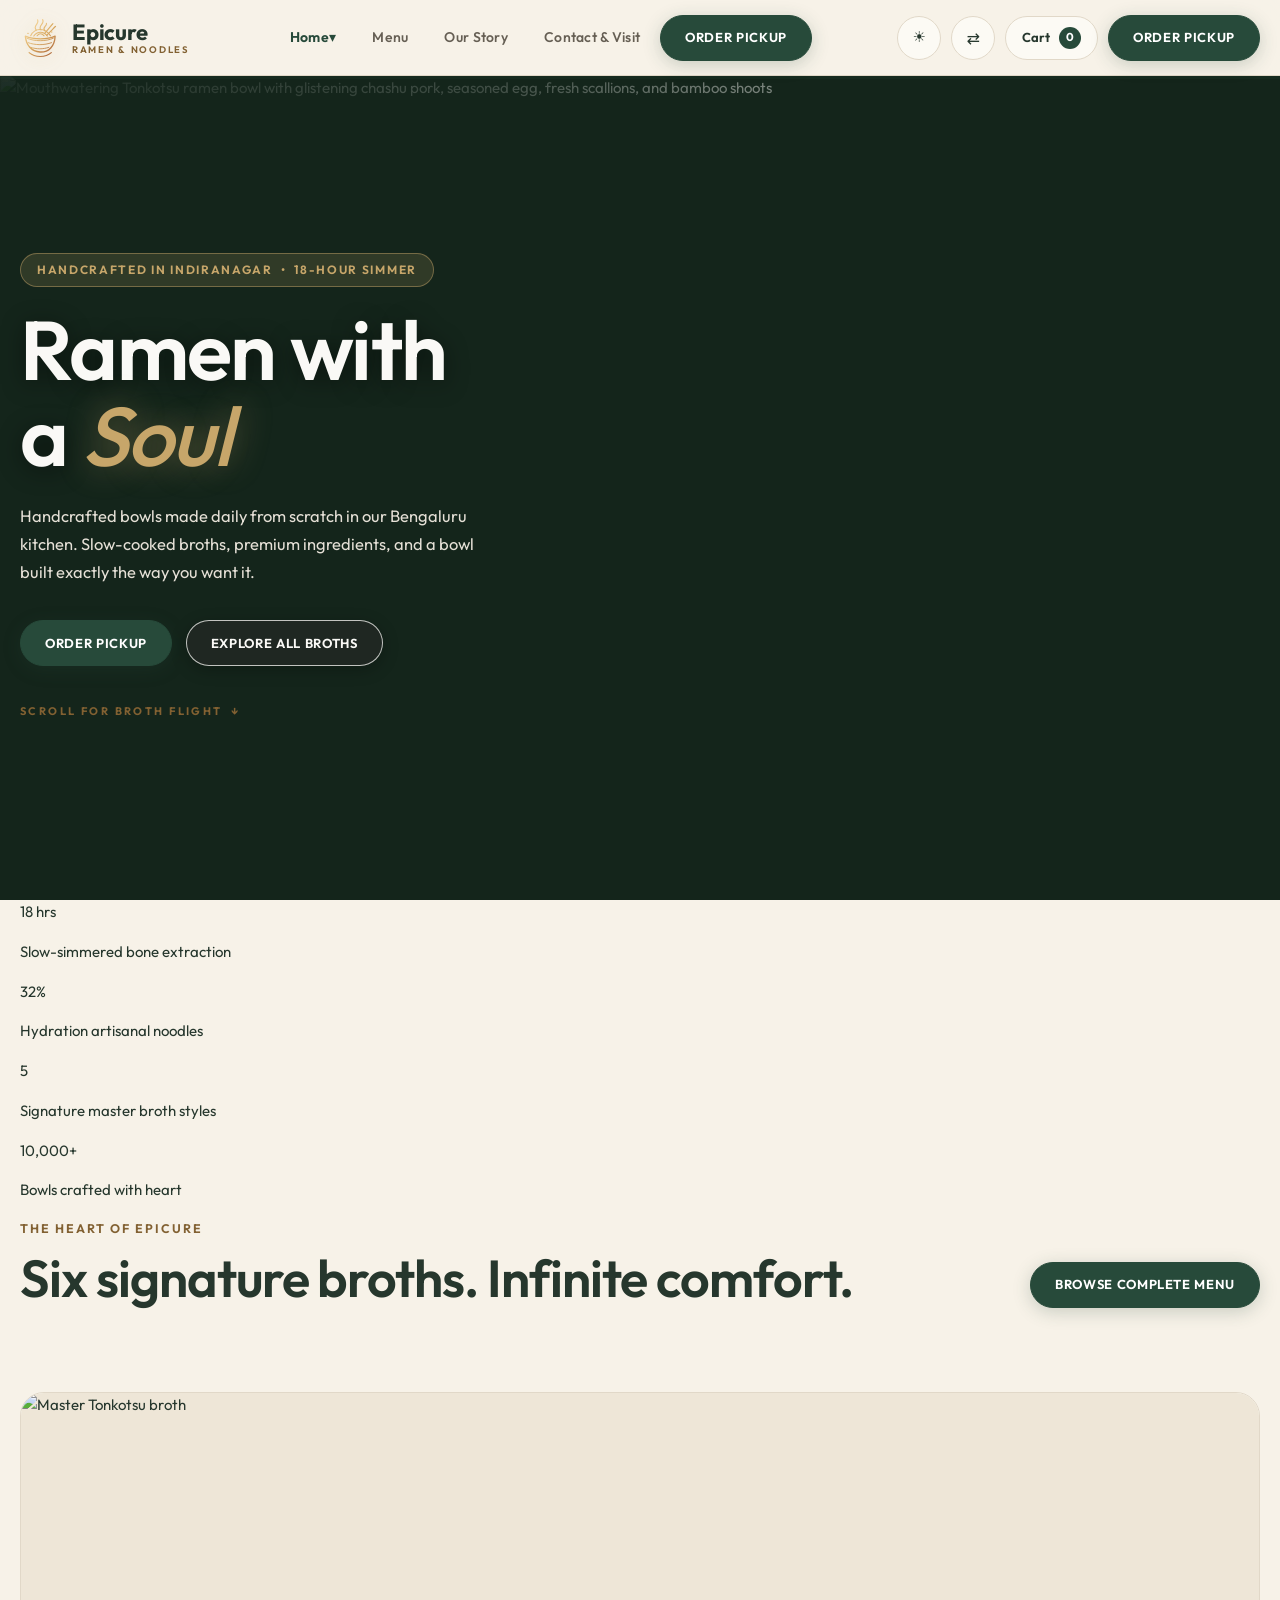
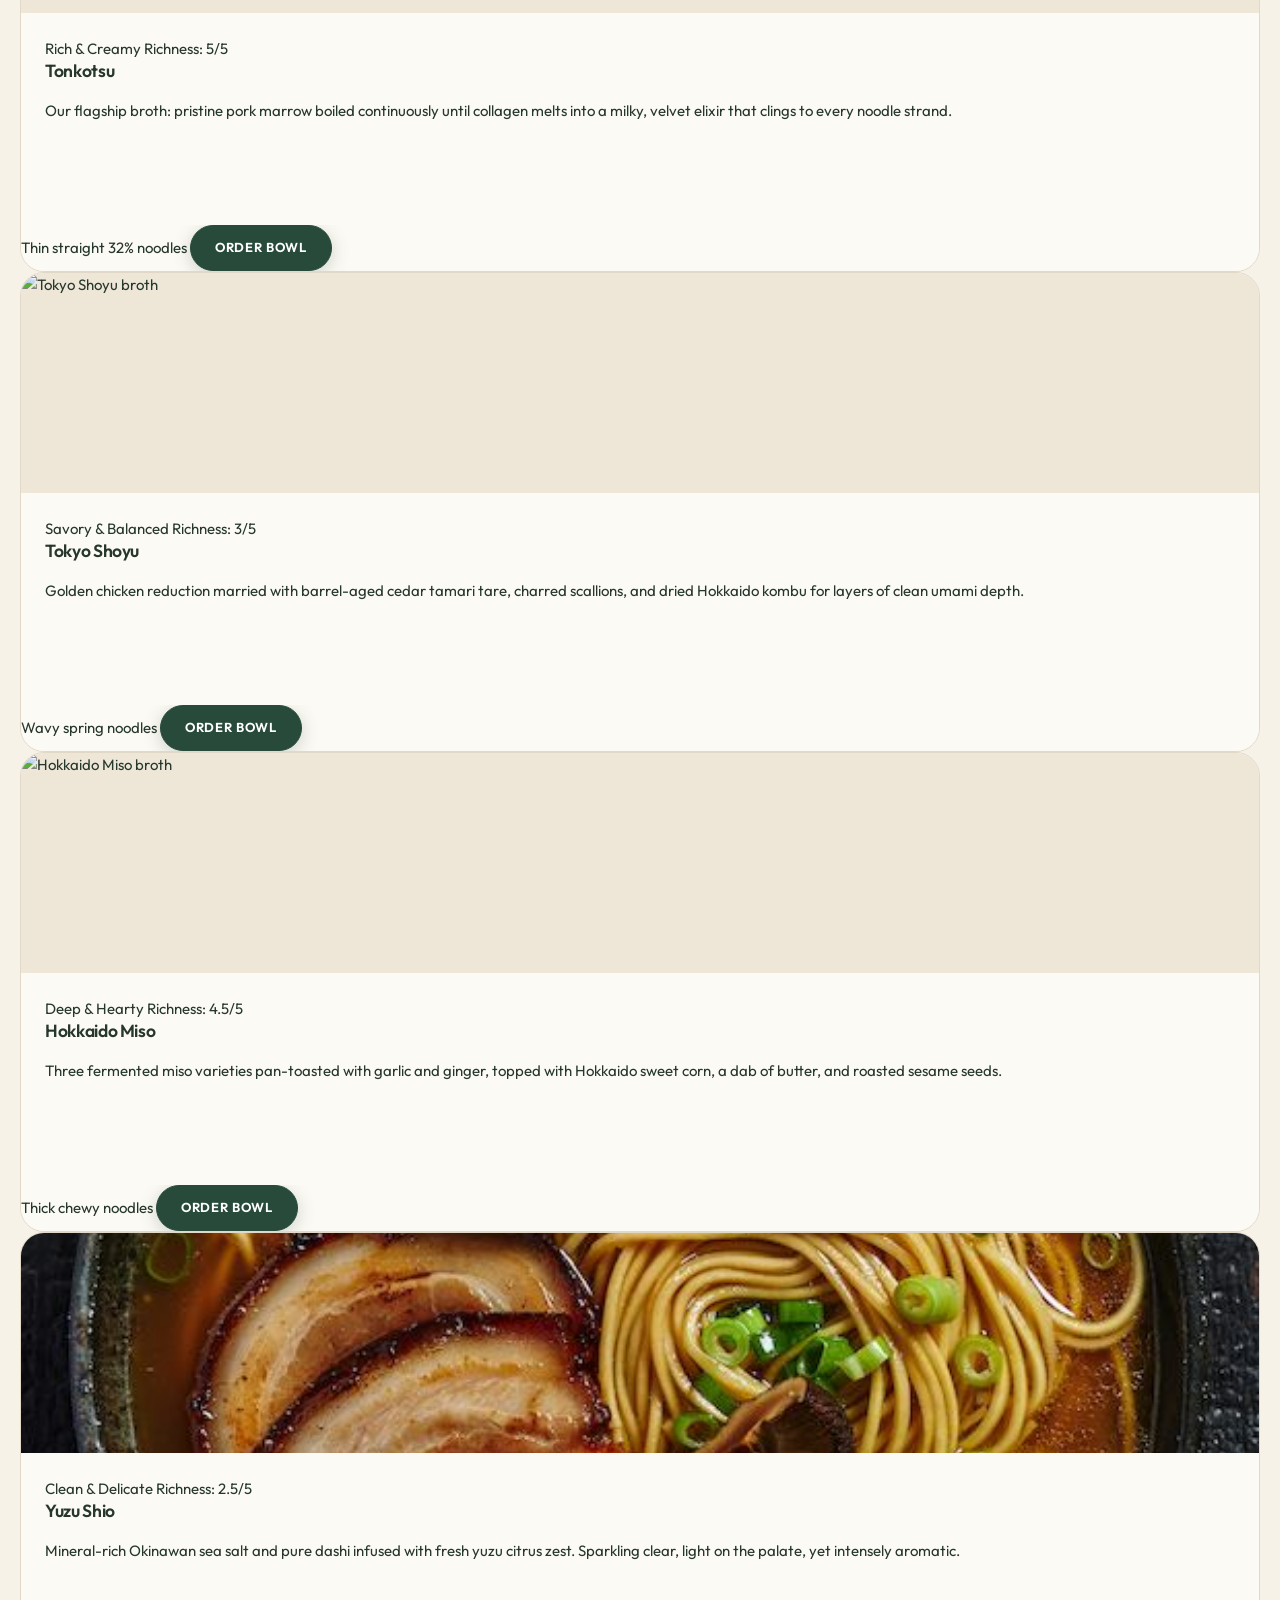
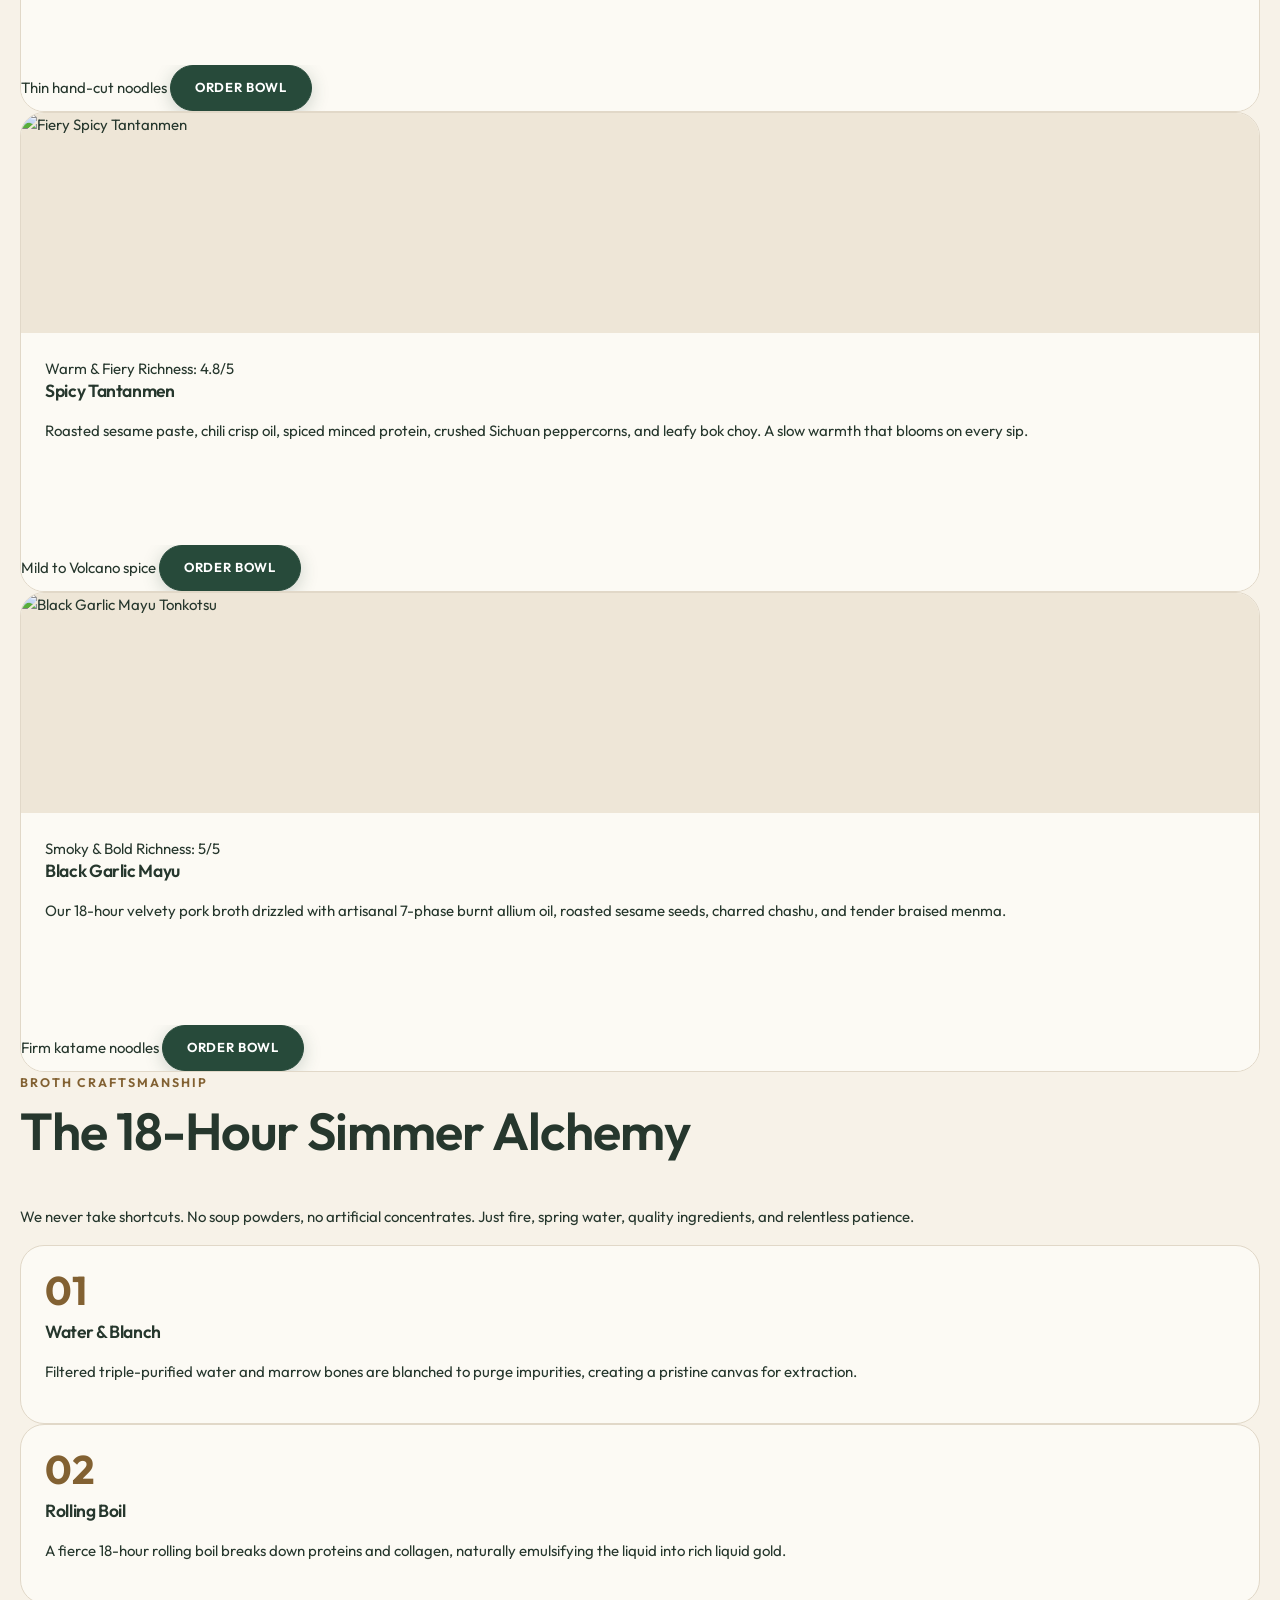
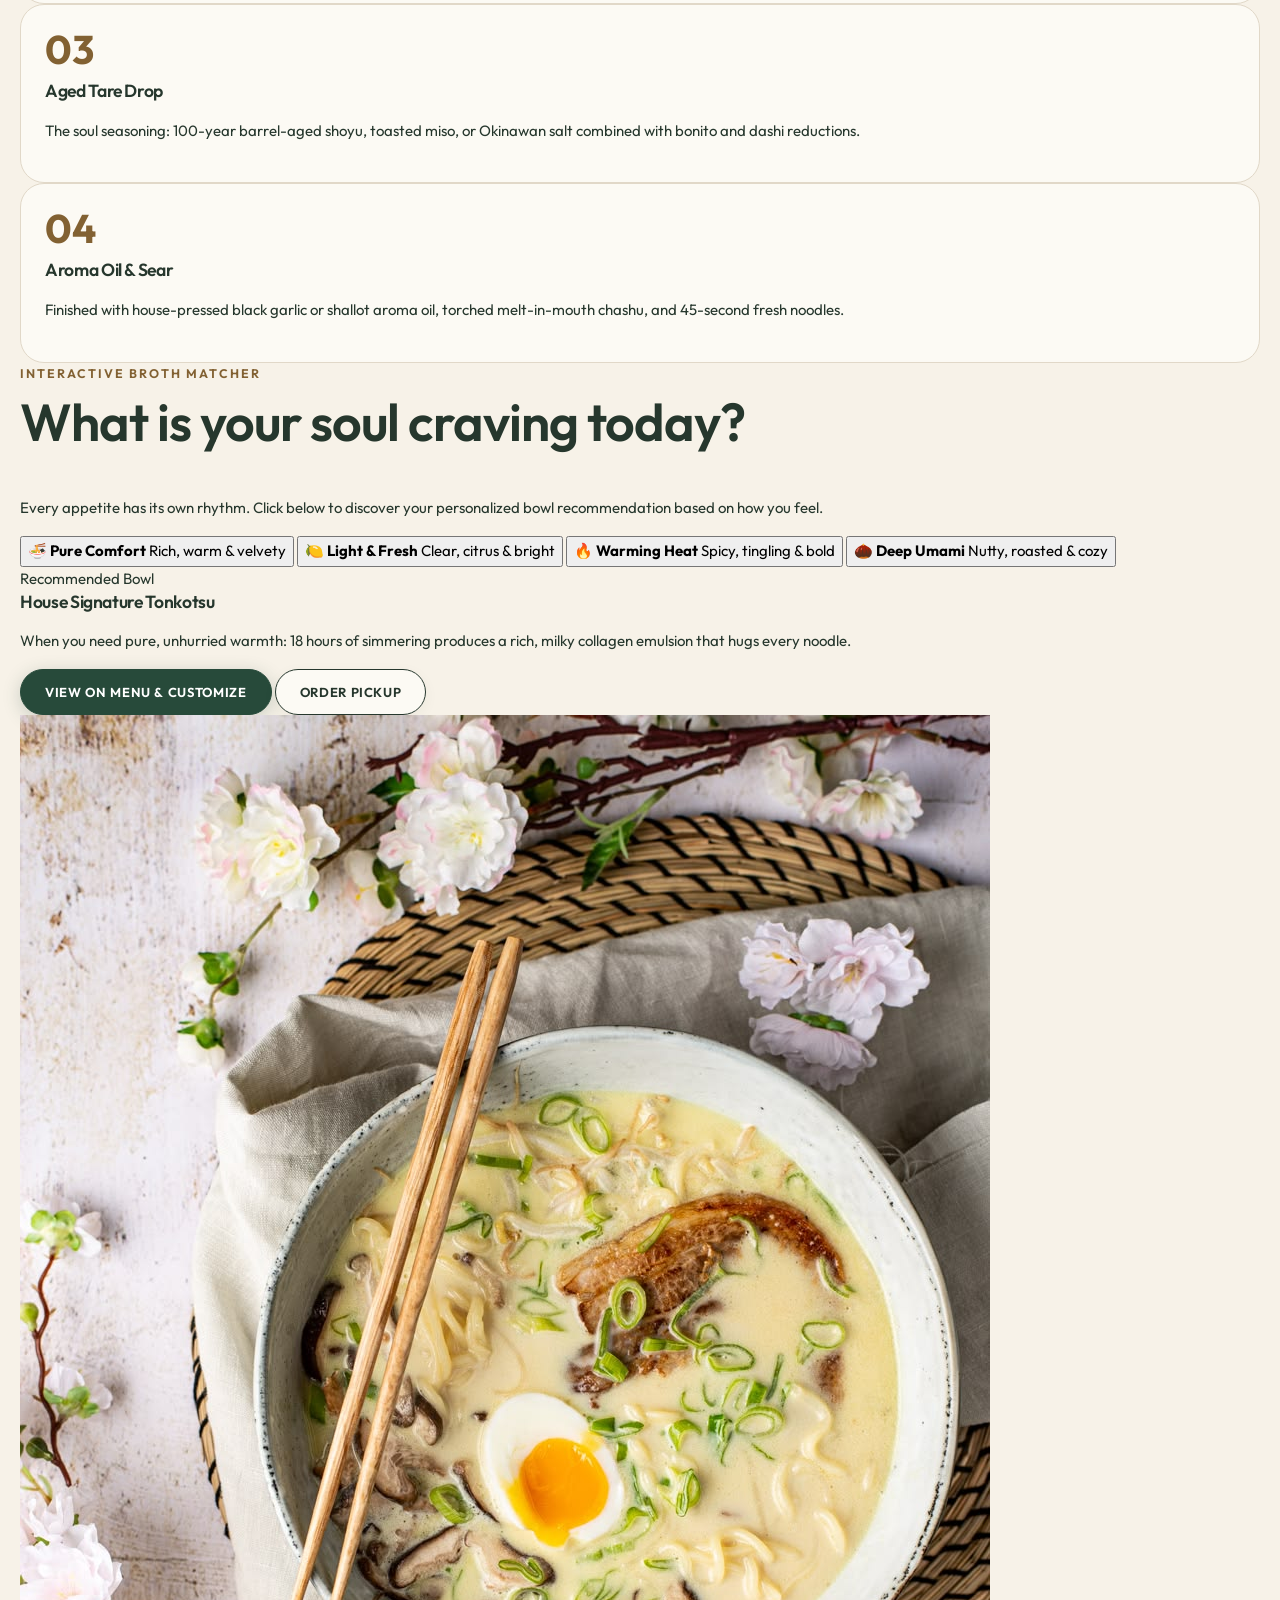
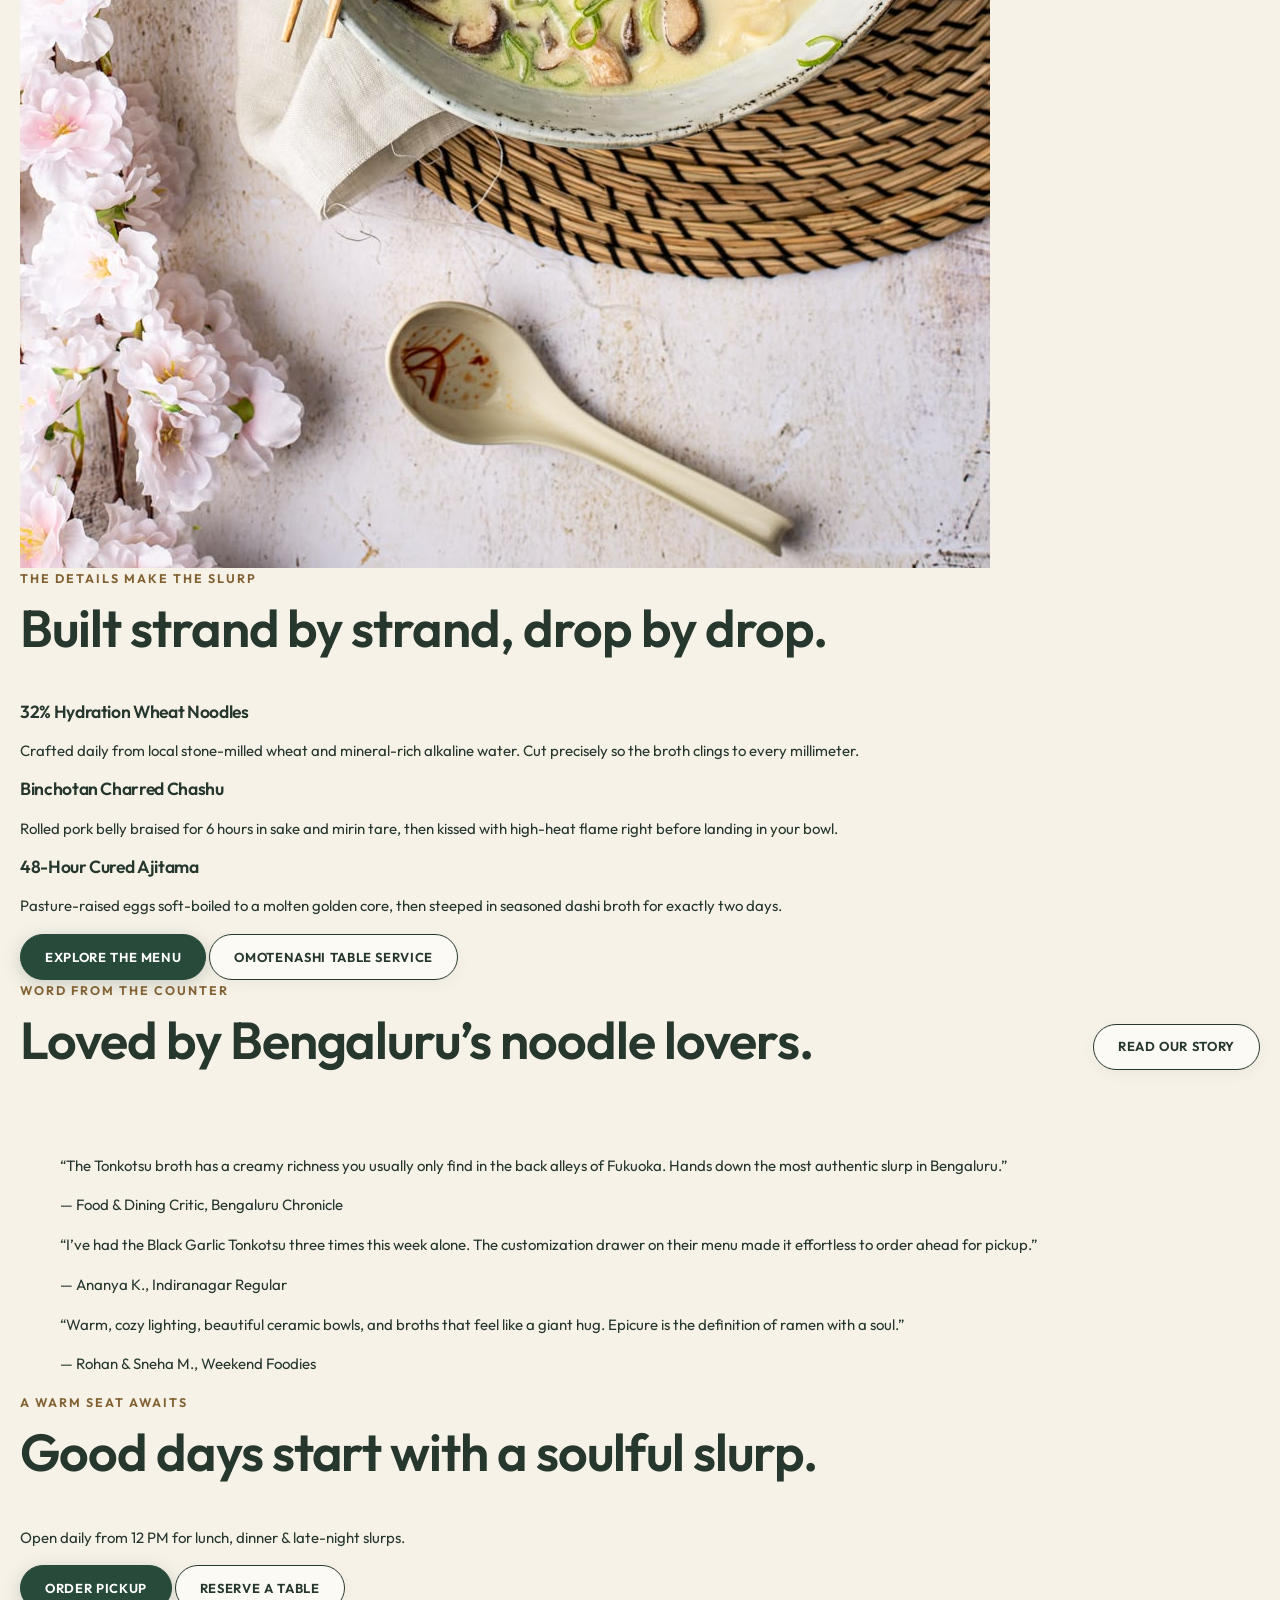
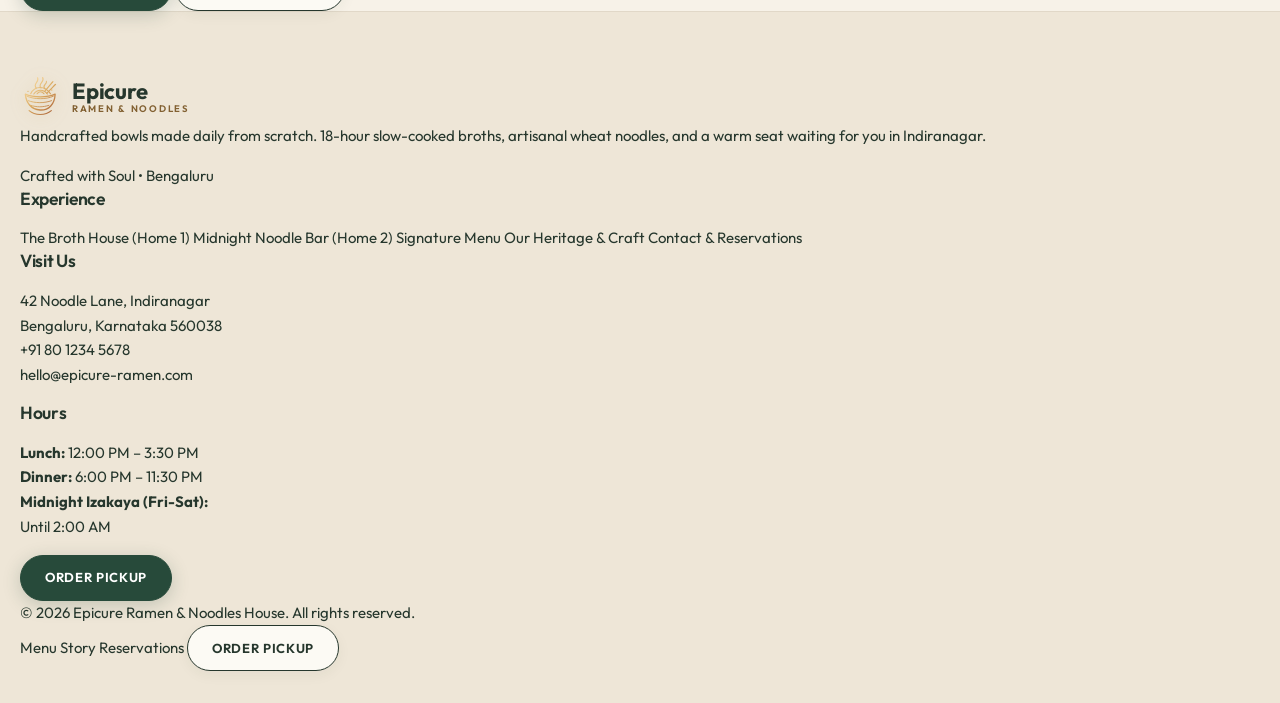
==== commit 0cae4db9: "updated changes" ====
--- a/index.html
+++ b/index.html
@@ -6,6 +6,7 @@
     <meta name="theme-color" content="#FAF9F6" />
     <meta name="description" content="The Broth House at Epicure Ramen & Noodles: 18-hour slow-cooked broths, artisanal wheat noodles, and handcrafted bowls made with soul in Indiranagar, Bengaluru." />
     <title>The Broth House | Epicure Ramen &amp; Noodles</title>
+    <link rel="icon" type="image/svg+xml" href="assets/logo-steam.svg" />
     <link rel="preconnect" href="https://fonts.googleapis.com" />
     <link rel="preconnect" href="https://fonts.gstatic.com" crossorigin />
     <link href="https://fonts.googleapis.com/css2?family=Outfit:wght@300;400;500;650;700;800&display=swap" rel="stylesheet" />
--- a/styles.css
+++ b/styles.css
@@ -3,30 +3,30 @@
 body.light {
   color-scheme: light;
   /* ==========================================================================
-     COMMAND PALETTE: Quiet, Simple Broth Aesthetic
-     1. Background:      #FAF9F6 (Soft Cream / Warm White)
-     2. Primary Color:   #E0533C (Muted Coral Red)
-     3. Secondary Color: #2B2B2B (Charcoal Black)
-     4. Accent Color:    #D4A373 (Soft Bamboo / Noodle Yellow)
+     COMMAND PALETTE: Warm Heritage & Forest Green
+     1. Background:      #F7F2E8 (Warm Beige)
+     2. Primary Color:   #274A3A (Dark Forest Green)
+     3. Secondary Color: #26372D (Deep Green Neutral)
+     4. Accent Color:    #C7A66A (Muted Gold)
      ========================================================================== */
-  --paper: #FAF9F6;           /* 1. Background: Soft Cream / Warm White */
-  --chili: #E0533C;           /* 2. Primary Color: Muted Coral Red */
-  --ink: #2B2B2B;             /* 3. Secondary Color: Charcoal Black (Headings & Body) */
-  --gold: #A87642;            /* 4. Accent Color: Soft Bamboo (Accessible text contrast) */
-  --accent: #D4A373;          /* Soft Bamboo / Noodle Yellow exact tone */
-  --mist: #F2EFE8;            /* Quiet warm cream wash for alternate sections */
-  --raised: #FFFFFF;          /* Pure white card surface on #FAF9F6 */
-  --raised-hover: #F8F5EE;
-  --muted: #665F57;           /* Warm charcoal muted text (6.2:1 contrast ratio) */
-  --line: #E5E0D6;            /* Quiet, subtle border */
-  --line-strong: #C8BFB2;
-  --chili-deep: #C7402B;      /* Deeper coral red for hover */
-  --chili-glow: rgba(224, 83, 60, 0.22);
-  --gold-deep: #8F5E2C;
-  --char: #2B2B2B;
-  --cream: #FAF9F6;
-  --shadow: 0 16px 44px rgba(43, 43, 43, 0.08);
-  --shadow-sm: 0 4px 14px rgba(43, 43, 43, 0.05);
+  --paper: #F7F2E8;
+  --chili: #274A3A;
+  --ink: #26372D;
+  --gold: #826132;
+  --accent: #C7A66A;
+  --mist: #EEE6D7;
+  --raised: #FCFAF4;
+  --raised-hover: #F3EBDD;
+  --muted: #665F54;
+  --line: #E1D8C8;
+  --line-strong: #C9B99D;
+  --chili-deep: #1D382B;
+  --chili-glow: rgba(39, 74, 58, 0.22);
+  --gold-deep: #735326;
+  --char: #1D382B;
+  --cream: #F7F2E8;
+  --shadow: 0 16px 44px rgba(38, 55, 45, 0.08);
+  --shadow-sm: 0 4px 14px rgba(38, 55, 45, 0.05);
 
   --display: "Outfit", system-ui, -apple-system, sans-serif;
   --sans: "Outfit", system-ui, -apple-system, sans-serif;
@@ -41,24 +41,24 @@
 body.dark {
   color-scheme: dark;
   /* ==========================================================================
-     COMMAND PALETTE: Dark Mode Adaptation
+     COMMAND PALETTE: Dark Forest Mode
      ========================================================================== */
-  --paper: #181615;           /* Quiet deep charcoal broth base */
-  --mist: #201D1A;
-  --raised: #2B2B2B;          /* 3. Secondary Color: Charcoal Black (Cards & Panels) */
-  --raised-hover: #36322E;
-  --ink: #FAF9F6;             /* 1. Soft Cream / Warm White (Text in Dark Mode) */
-  --muted: #B5ADA3;           /* Soft bamboo stone muted text (7.5:1 contrast) */
-  --line: #3D3732;            /* Quiet subtle dark border */
-  --line-strong: #544B44;
-  --chili: #E0533C;           /* 2. Primary Color: Muted Coral Red */
-  --chili-deep: #EB664F;      /* Luminous coral red for hover in dark */
-  --chili-glow: rgba(224, 83, 60, 0.35);
-  --gold: #D4A373;            /* 4. Accent Color: Soft Bamboo / Noodle Yellow */
-  --gold-deep: #E2B98E;
-  --accent: #D4A373;
-  --char: #12100F;
-  --cream: #FAF9F6;
+  --paper: #171E19;
+  --mist: #202A22;
+  --raised: #28332A;
+  --raised-hover: #334137;
+  --ink: #F4EEE2;
+  --muted: #BFB8AA;
+  --line: #3A493D;
+  --line-strong: #526454;
+  --chili: #68896D;
+  --chili-deep: #7C9C7D;
+  --chili-glow: rgba(104, 137, 109, 0.35);
+  --gold: #D6B978;
+  --gold-deep: #E3C989;
+  --accent: #D6B978;
+  --char: #111713;
+  --cream: #F7F2E8;
   --shadow: 0 20px 60px rgba(0, 0, 0, 0.55);
   --shadow-sm: 0 4px 16px rgba(0, 0, 0, 0.35);
 }
@@ -275,7 +275,7 @@
 .brand-mark {
   width: 40px;
   height: 40px;
-  filter: drop-shadow(0 2px 8px rgba(212, 177, 122, 0.25));
+  filter: drop-shadow(0 2px 8px rgba(199, 166, 106, 0.25));
 }
 .brand-name {
   font-family: var(--sans);
@@ -458,7 +458,7 @@
   inset-inline: 0;
   top: var(--header-h);
   height: 3px;
-  background: rgba(216, 58, 39, 0.15);
+  background: rgba(39, 74, 58, 0.15);
   pointer-events: none;
 }
 .scroll-progress > span {
@@ -594,7 +594,7 @@
   display: grid;
   align-items: center;
   overflow: hidden;
-  background: #181615;
+  background: #14251B;
   color: #faf9f6;
 }
 .hero-cinematic img.hero-photo {
@@ -611,19 +611,19 @@
   inset: 0;
   background: linear-gradient(
     90deg,
-    rgba(43, 43, 43, 0.95) 0%,
-    rgba(43, 43, 43, 0.82) 38%,
-    rgba(43, 43, 43, 0.48) 68%,
-    rgba(43, 43, 43, 0.16) 100%
+    rgba(20, 37, 27, 0.95) 0%,
+    rgba(20, 37, 27, 0.82) 38%,
+    rgba(20, 37, 27, 0.48) 68%,
+    rgba(20, 37, 27, 0.16) 100%
   );
 }
 [dir="rtl"] .hero-cinematic .hero-veil {
   background: linear-gradient(
     270deg,
-    rgba(43, 43, 43, 0.95) 0%,
-    rgba(43, 43, 43, 0.82) 38%,
-    rgba(43, 43, 43, 0.48) 68%,
-    rgba(43, 43, 43, 0.16) 100%
+    rgba(20, 37, 27, 0.95) 0%,
+    rgba(20, 37, 27, 0.82) 38%,
+    rgba(20, 37, 27, 0.48) 68%,
+    rgba(20, 37, 27, 0.16) 100%
   );
 }
 [dir="rtl"] .hero-cinematic img.hero-photo {
@@ -651,9 +651,9 @@
   margin-bottom: 20px;
   padding: 6px 16px;
   border-radius: var(--radius-pill);
-  background: rgba(212, 163, 115, 0.16);
-  border: 1px solid rgba(212, 163, 115, 0.45);
-  color: #d4a373;
+  background: color-mix(in srgb, var(--accent) 16%, transparent);
+  border: 1px solid color-mix(in srgb, var(--accent) 45%, transparent);
+  color: var(--accent);
   font-size: 12px;
   font-weight: 650;
   letter-spacing: 0.14em;
@@ -670,10 +670,10 @@
 }
 .hero-copy-wrap h1 em {
   display: inline-block;
-  color: #e0533c !important;
+  color: var(--accent) !important;
   font-style: italic;
   font-weight: 500;
-  text-shadow: 0 0 32px rgba(224, 83, 60, 0.4);
+  text-shadow: 0 0 32px color-mix(in srgb, var(--accent) 40%, transparent);
   animation: brothSteamGlow 5s ease-in-out infinite;
 }
 
@@ -712,6 +712,14 @@
   opacity: 0;
   animation: heroFadeSlideUp 0.85s cubic-bezier(0.16, 1, 0.3, 1) forwards;
   animation-delay: 0.62s;
+  cursor: pointer;
+  text-decoration: none;
+  transition: color 0.2s ease, transform 0.2s ease;
+}
+
+.hero-scroll-cue:hover {
+  color: var(--accent) !important;
+  transform: translateY(2px);
 }
 
 .hero-scroll-cue .hero-cue-arrow,
@@ -744,10 +752,10 @@
 
 @keyframes brothSteamGlow {
   0%, 100% {
-    text-shadow: 0 0 24px rgba(224, 83, 60, 0.35);
+    text-shadow: 0 0 24px color-mix(in srgb, var(--accent) 35%, transparent);
   }
   50% {
-    text-shadow: 0 0 38px rgba(224, 83, 60, 0.6), 0 0 12px rgba(224, 83, 60, 0.35);
+    text-shadow: 0 0 38px color-mix(in srgb, var(--accent) 60%, transparent), 0 0 12px color-mix(in srgb, var(--accent) 35%, transparent);
   }
 }
 
@@ -818,7 +826,7 @@
 .dish-card:hover {
   transform: translateY(-4px);
   border-color: var(--chili);
-  box-shadow: 0 14px 34px rgba(216, 58, 39, 0.14);
+  box-shadow: 0 14px 34px color-mix(in srgb, var(--chili) 14%, transparent);
 }
 .dish-card.is-active {
   border-color: var(--chili);
@@ -889,7 +897,7 @@
   background: #2e7d32;
 }
 .dish-badge.new {
-  background: #b73d00;
+  background: var(--gold);
 }
 
 .dish-fav-btn {
@@ -916,7 +924,7 @@
   background: rgba(0, 0, 0, 0.75);
 }
 .dish-fav-btn.active {
-  color: #ff334b;
+  color: var(--accent);
 }
 
 .dish-content {
@@ -994,6 +1002,18 @@
 .dish-add-circle:hover {
   transform: scale(1.08);
   background: var(--chili-deep);
+}
+
+/* ==========================================================================
+   CHEF'S KITCHEN HERO PHOTO POSITIONING
+   ========================================================================== */
+.hero-photo-kitchen {
+  object-position: 70% 38% !important;
+}
+@media (max-width: 900px) {
+  .hero-photo-kitchen {
+    object-position: center 38% !important;
+  }
 }
 
 /* ==========================================================================
@@ -1547,9 +1567,9 @@
   margin-top: 16px;
   padding: 16px;
   border-radius: var(--radius-sm);
-  background: rgba(46, 125, 50, 0.15);
-  border: 1px solid rgba(46, 125, 50, 0.35);
-  color: #81c784;
+  background: color-mix(in srgb, var(--chili) 15%, transparent);
+  border: 1px solid color-mix(in srgb, var(--chili) 35%, transparent);
+  color: var(--chili);
   font-size: 14px;
   line-height: 1.5;
 }
@@ -1647,6 +1667,368 @@
 .omotenashi-img-frame:hover img {
   transform: scale(1.025);
 }
+
+/* Service Slider Container & Controls */
+.service-slider-container {
+  position: relative;
+  border-radius: var(--radius-lg);
+  overflow: hidden;
+  border: 1px solid var(--line);
+  box-shadow: var(--shadow);
+  background: #141211;
+  height: 480px;
+  user-select: none;
+  direction: ltr !important;
+  outline: none;
+}
+
+.service-slider-container:focus-visible {
+  border-color: var(--accent);
+  box-shadow: 0 0 0 2px var(--accent), var(--shadow);
+}
+
+.service-slider-viewport {
+  width: 100%;
+  height: 100%;
+  overflow: hidden;
+  position: relative;
+}
+
+.service-slider-track {
+  display: flex;
+  height: 100%;
+  width: 100%;
+  transition: transform 0.5s cubic-bezier(0.22, 1, 0.36, 1);
+  will-change: transform;
+}
+
+.service-slide {
+  flex: 0 0 100%;
+  width: 100%;
+  height: 100%;
+  position: relative;
+  display: flex;
+  align-items: center;
+  justify-content: center;
+  background-color: #141211;
+  overflow: hidden;
+  cursor: pointer;
+}
+
+.service-slide-img {
+  width: 100%;
+  height: 100%;
+  object-fit: cover;
+  object-position: center;
+  display: block;
+  transition: transform 0.6s cubic-bezier(0.16, 1, 0.3, 1);
+}
+
+.service-slider-container:hover .service-slide.active .service-slide-img {
+  transform: scale(1.03);
+}
+
+/* Side Navigation Arrows (Before & Next) */
+.service-slider-nav {
+  position: absolute;
+  top: 50%;
+  transform: translateY(-50%);
+  z-index: 10;
+  width: 48px;
+  height: 48px;
+  border-radius: 50%;
+  border: 1px solid rgba(255, 255, 255, 0.28);
+  background: rgba(24, 22, 21, 0.78);
+  backdrop-filter: blur(10px);
+  -webkit-backdrop-filter: blur(10px);
+  color: #FAF9F6;
+  display: flex;
+  align-items: center;
+  justify-content: center;
+  cursor: pointer;
+  transition: all 0.22s ease;
+  box-shadow: 0 4px 20px rgba(0, 0, 0, 0.4);
+  padding: 0;
+}
+
+.service-slider-nav:hover {
+  background: var(--chili);
+  border-color: var(--chili);
+  color: #FFFFFF;
+  transform: translateY(-50%) scale(1.1);
+  box-shadow: 0 6px 24px color-mix(in srgb, var(--chili) 50%, transparent);
+}
+
+.service-slider-nav:active {
+  transform: translateY(-50%) scale(0.95);
+}
+
+.service-slider-nav:focus-visible {
+  outline: 2px solid var(--accent);
+  outline-offset: 2px;
+}
+
+.service-slider-nav.prev {
+  left: 14px;
+}
+
+.service-slider-nav.next {
+  right: 14px;
+}
+
+/* Slide Counter Badge */
+.service-slider-counter {
+  position: absolute;
+  top: 14px;
+  right: 14px;
+  z-index: 10;
+  background: rgba(24, 22, 21, 0.78);
+  backdrop-filter: blur(10px);
+  -webkit-backdrop-filter: blur(10px);
+  border: 1px solid rgba(255, 255, 255, 0.2);
+  border-radius: var(--radius-pill);
+  padding: 5px 13px;
+  font-size: 11.5px;
+  font-weight: 700;
+  letter-spacing: 0.08em;
+  color: #FAF9F6;
+  display: flex;
+  align-items: center;
+  gap: 4px;
+  pointer-events: none;
+  box-shadow: 0 2px 10px rgba(0, 0, 0, 0.3);
+}
+
+.service-slider-counter span[data-slider-current] {
+  color: var(--accent);
+}
+
+/* Zoom / Fullscreen Trigger */
+.service-slider-zoom {
+  position: absolute;
+  top: 14px;
+  left: 14px;
+  z-index: 10;
+  width: 36px;
+  height: 36px;
+  border-radius: 50%;
+  border: 1px solid rgba(255, 255, 255, 0.2);
+  background: rgba(24, 22, 21, 0.78);
+  backdrop-filter: blur(10px);
+  -webkit-backdrop-filter: blur(10px);
+  color: #FAF9F6;
+  display: flex;
+  align-items: center;
+  justify-content: center;
+  cursor: pointer;
+  transition: all 0.2s ease;
+  box-shadow: 0 2px 10px rgba(0, 0, 0, 0.3);
+  padding: 0;
+}
+
+.service-slider-zoom:hover {
+  background: var(--gold);
+  border-color: var(--gold);
+  color: #FFFFFF;
+  transform: scale(1.08);
+}
+
+/* Pagination Dots */
+.service-slider-dots {
+  position: absolute;
+  bottom: 14px;
+  left: 50%;
+  transform: translateX(-50%);
+  z-index: 10;
+  display: flex;
+  align-items: center;
+  gap: 8px;
+  padding: 7px 15px;
+  background: rgba(24, 22, 21, 0.72);
+  backdrop-filter: blur(10px);
+  -webkit-backdrop-filter: blur(10px);
+  border: 1px solid rgba(255, 255, 255, 0.18);
+  border-radius: var(--radius-pill);
+}
+
+.service-slider-dots .dot {
+  width: 8px;
+  height: 8px;
+  border-radius: 999px;
+  border: none;
+  padding: 0;
+  background: rgba(255, 255, 255, 0.45);
+  cursor: pointer;
+  transition: all 0.25s cubic-bezier(0.2, 0.8, 0.2, 1);
+}
+
+.service-slider-dots .dot:hover {
+  background: rgba(255, 255, 255, 0.9);
+}
+
+.service-slider-dots .dot.active {
+  width: 24px;
+  background: var(--chili);
+}
+
+/* Light Theme Mode Overrides */
+html.light .service-slider-container,
+body.light .service-slider-container {
+  background: #F4F1EA;
+}
+
+html.light .service-slide,
+body.light .service-slide {
+  background-color: #F4F1EA;
+}
+
+html.light .service-slider-nav,
+body.light .service-slider-nav {
+  background: rgba(250, 249, 246, 0.92);
+  border-color: rgba(43, 43, 43, 0.16);
+  color: #2B2B2B;
+}
+
+html.light .service-slider-nav:hover,
+body.light .service-slider-nav:hover {
+  background: var(--chili);
+  border-color: var(--chili);
+  color: #FFFFFF;
+}
+
+html.light .service-slider-counter,
+body.light .service-slider-counter {
+  background: rgba(250, 249, 246, 0.92);
+  border-color: rgba(43, 43, 43, 0.16);
+  color: #2B2B2B;
+}
+
+html.light .service-slider-counter span[data-slider-current],
+body.light .service-slider-counter span[data-slider-current] {
+  color: var(--gold-deep);
+}
+
+html.light .service-slider-zoom,
+body.light .service-slider-zoom {
+  background: rgba(250, 249, 246, 0.92);
+  border-color: rgba(43, 43, 43, 0.16);
+  color: #2B2B2B;
+}
+
+html.light .service-slider-zoom:hover,
+body.light .service-slider-zoom:hover {
+  background: var(--gold);
+  border-color: var(--gold);
+  color: #FFFFFF;
+}
+
+html.light .service-slider-dots,
+body.light .service-slider-dots {
+  background: rgba(250, 249, 246, 0.9);
+  border-color: rgba(43, 43, 43, 0.16);
+}
+
+html.light .service-slider-dots .dot {
+  background: rgba(43, 43, 43, 0.3);
+}
+
+html.light .service-slider-dots .dot:hover {
+  background: rgba(43, 43, 43, 0.7);
+}
+
+html.light .service-slider-dots .dot.active {
+  background: var(--chili);
+}
+
+/* Lightbox Modal */
+.service-lightbox-modal {
+  position: fixed;
+  inset: 0;
+  z-index: 1000;
+  background: rgba(14, 12, 11, 0.94);
+  backdrop-filter: blur(14px);
+  -webkit-backdrop-filter: blur(14px);
+  display: flex;
+  align-items: center;
+  justify-content: center;
+  padding: 24px;
+  opacity: 0;
+  visibility: hidden;
+  transition: opacity 0.25s ease, visibility 0.25s ease;
+}
+
+.service-lightbox-modal.open {
+  opacity: 1;
+  visibility: visible;
+}
+
+.service-lightbox-content {
+  position: relative;
+  max-width: 92vw;
+  max-height: 90vh;
+  display: flex;
+  flex-direction: column;
+  align-items: center;
+}
+
+.service-lightbox-content img {
+  max-width: 92vw;
+  max-height: 82vh;
+  width: auto;
+  height: auto;
+  object-fit: contain;
+  border-radius: var(--radius-md);
+  box-shadow: 0 24px 60px rgba(0, 0, 0, 0.65);
+}
+
+.service-lightbox-caption {
+  margin-top: 14px;
+  color: #FAF9F6;
+  font-size: 14px;
+  font-weight: 500;
+  text-align: center;
+  max-width: 650px;
+}
+
+.service-lightbox-close {
+  position: absolute;
+  top: -46px;
+  right: 0;
+  width: 38px;
+  height: 38px;
+  border-radius: 50%;
+  border: 1px solid rgba(255, 255, 255, 0.35);
+  background: rgba(255, 255, 255, 0.12);
+  color: #FFFFFF;
+  display: flex;
+  align-items: center;
+  justify-content: center;
+  font-size: 22px;
+  cursor: pointer;
+  transition: all 0.2s ease;
+}
+
+.service-lightbox-close:hover {
+  background: var(--chili);
+  border-color: var(--chili);
+}
+
+@media (max-width: 640px) {
+  .service-slider-container {
+    height: 340px;
+  }
+  .service-slider-nav {
+    width: 40px;
+    height: 40px;
+  }
+  .service-slider-nav.prev {
+    left: 8px;
+  }
+  .service-slider-nav.next {
+    right: 8px;
+  }
+}
+
 .omotenashi-caption-badge {
   position: static;
   margin-top: 14px;
@@ -1715,6 +2097,165 @@
   color: var(--gold);
   line-height: 1;
   flex-shrink: 0;
+}
+
+/* ==========================================================================
+   ALTERNATING TIMELINE (Our Journey) - Left & Right Alignment
+   ========================================================================== */
+.timeline-tree {
+  position: relative;
+  width: 100%;
+  padding-block: 20px 10px;
+}
+
+.timeline-spine {
+  position: absolute;
+  top: 0;
+  bottom: 0;
+  left: 50%;
+  width: 2px;
+  background: var(--line);
+  transform: translateX(-50%);
+}
+
+.timeline-row {
+  position: relative;
+  width: 50%;
+  margin-bottom: 40px;
+  box-sizing: border-box;
+}
+
+.timeline-row:last-child {
+  margin-bottom: 0;
+}
+
+/* Left rows sit on the left half */
+.timeline-row.left {
+  left: 0;
+  padding-right: 44px;
+  padding-left: 0;
+}
+
+/* Right rows sit on the right half */
+.timeline-row.right {
+  left: 50%;
+  padding-left: 44px;
+  padding-right: 0;
+}
+
+/* Center node indicator sitting directly on the spine */
+.timeline-node {
+  position: absolute;
+  top: 24px;
+  z-index: 2;
+  display: flex;
+  align-items: center;
+  justify-content: center;
+}
+
+.timeline-row.left .timeline-node {
+  right: -9px;
+}
+
+.timeline-row.right .timeline-node {
+  left: -9px;
+}
+
+.timeline-dot {
+  width: 18px;
+  height: 18px;
+  border-radius: 50%;
+  border: 3.5px solid var(--paper);
+  box-shadow: 0 0 0 1px var(--line), 0 2px 8px rgba(0, 0, 0, 0.18);
+  display: block;
+  transition: transform 0.25s ease, box-shadow 0.25s ease;
+}
+
+.timeline-card {
+  background: var(--raised);
+  border: 1px solid var(--line);
+  border-radius: var(--radius-lg);
+  padding: 24px 28px;
+  box-shadow: var(--shadow-sm);
+  transition: all 0.25s ease;
+  text-align: left;
+}
+
+.timeline-card:hover {
+  border-color: var(--gold);
+  transform: translateY(-2px);
+  box-shadow: var(--shadow);
+}
+
+.timeline-row:hover .timeline-dot {
+  transform: scale(1.3);
+}
+
+/* RTL layout support for alternating timeline */
+[dir="rtl"] .timeline-card {
+  text-align: right;
+}
+
+[dir="rtl"] .timeline-row.left {
+  left: 50%;
+  padding-left: 44px;
+  padding-right: 0;
+}
+
+[dir="rtl"] .timeline-row.right {
+  left: 0;
+  padding-right: 44px;
+  padding-left: 0;
+}
+
+[dir="rtl"] .timeline-row.left .timeline-node {
+  left: -9px;
+  right: auto;
+}
+
+[dir="rtl"] .timeline-row.right .timeline-node {
+  right: -9px;
+  left: auto;
+}
+
+/* Mobile Responsive (< 768px): Collapses gracefully into left rail */
+@media (max-width: 767px) {
+  .timeline-spine {
+    left: 18px;
+    transform: none;
+  }
+
+  .timeline-row.left,
+  .timeline-row.right {
+    width: 100%;
+    left: 0 !important;
+    padding-left: 48px !important;
+    padding-right: 0 !important;
+    margin-bottom: 28px;
+  }
+
+  .timeline-row.left .timeline-node,
+  .timeline-row.right .timeline-node {
+    left: 9px !important;
+    right: auto !important;
+  }
+
+  [dir="rtl"] .timeline-spine {
+    right: 18px;
+    left: auto;
+  }
+
+  [dir="rtl"] .timeline-row.left,
+  [dir="rtl"] .timeline-row.right {
+    padding-right: 48px !important;
+    padding-left: 0 !important;
+  }
+
+  [dir="rtl"] .timeline-row.left .timeline-node,
+  [dir="rtl"] .timeline-row.right .timeline-node {
+    right: 9px !important;
+    left: auto !important;
+  }
 }
 
 /* ==========================================================================
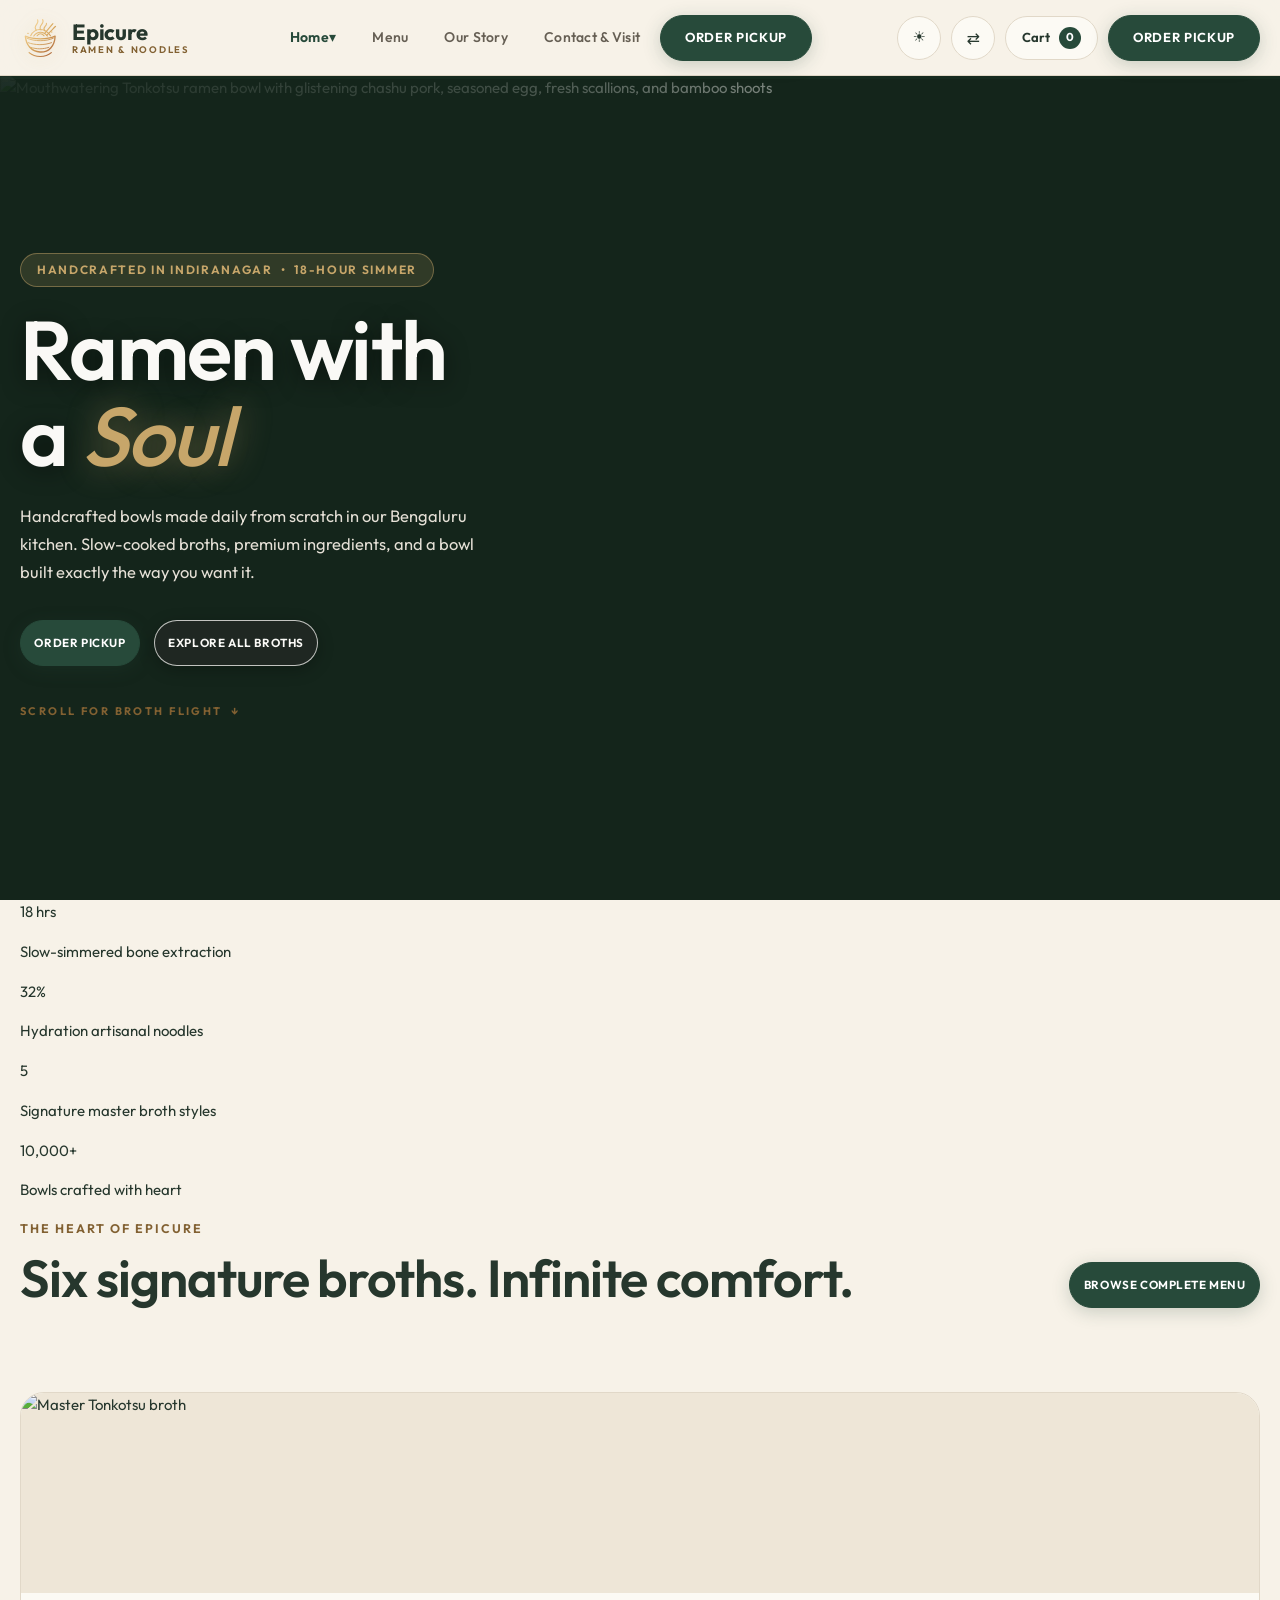
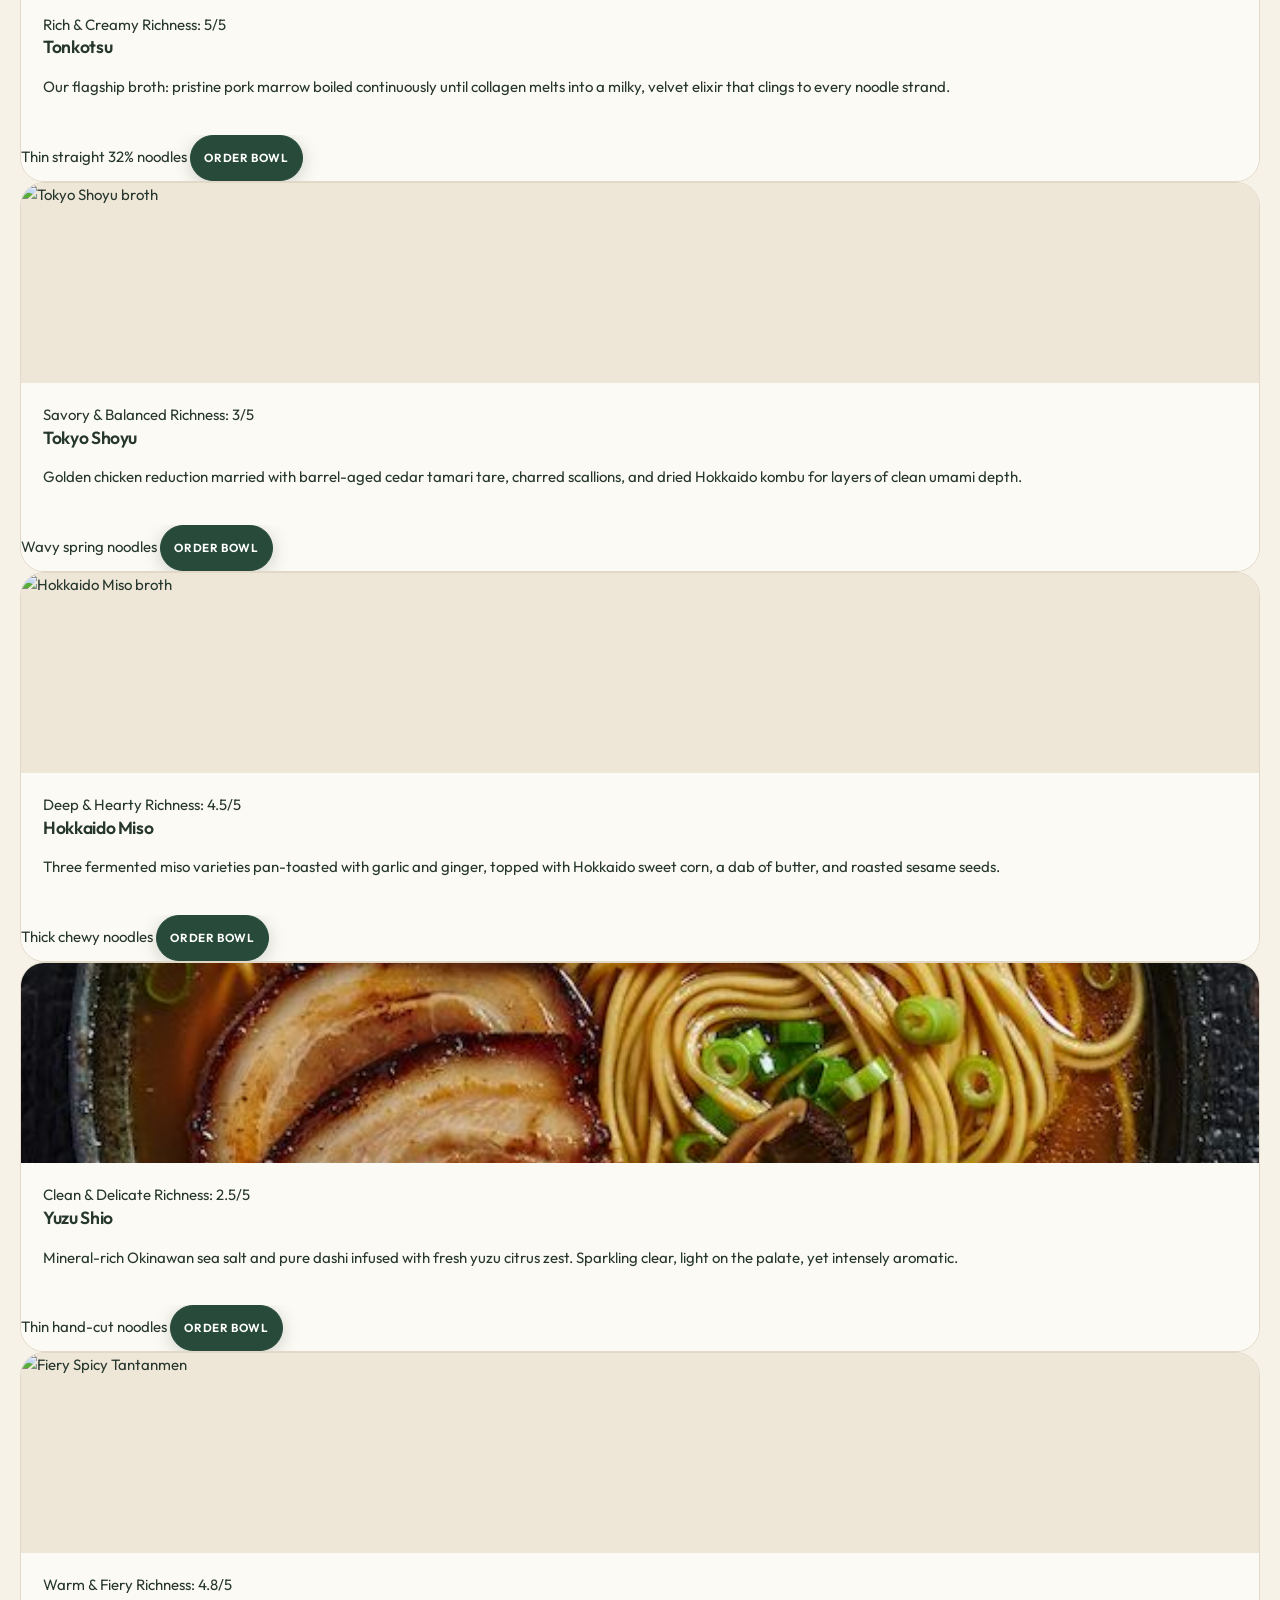
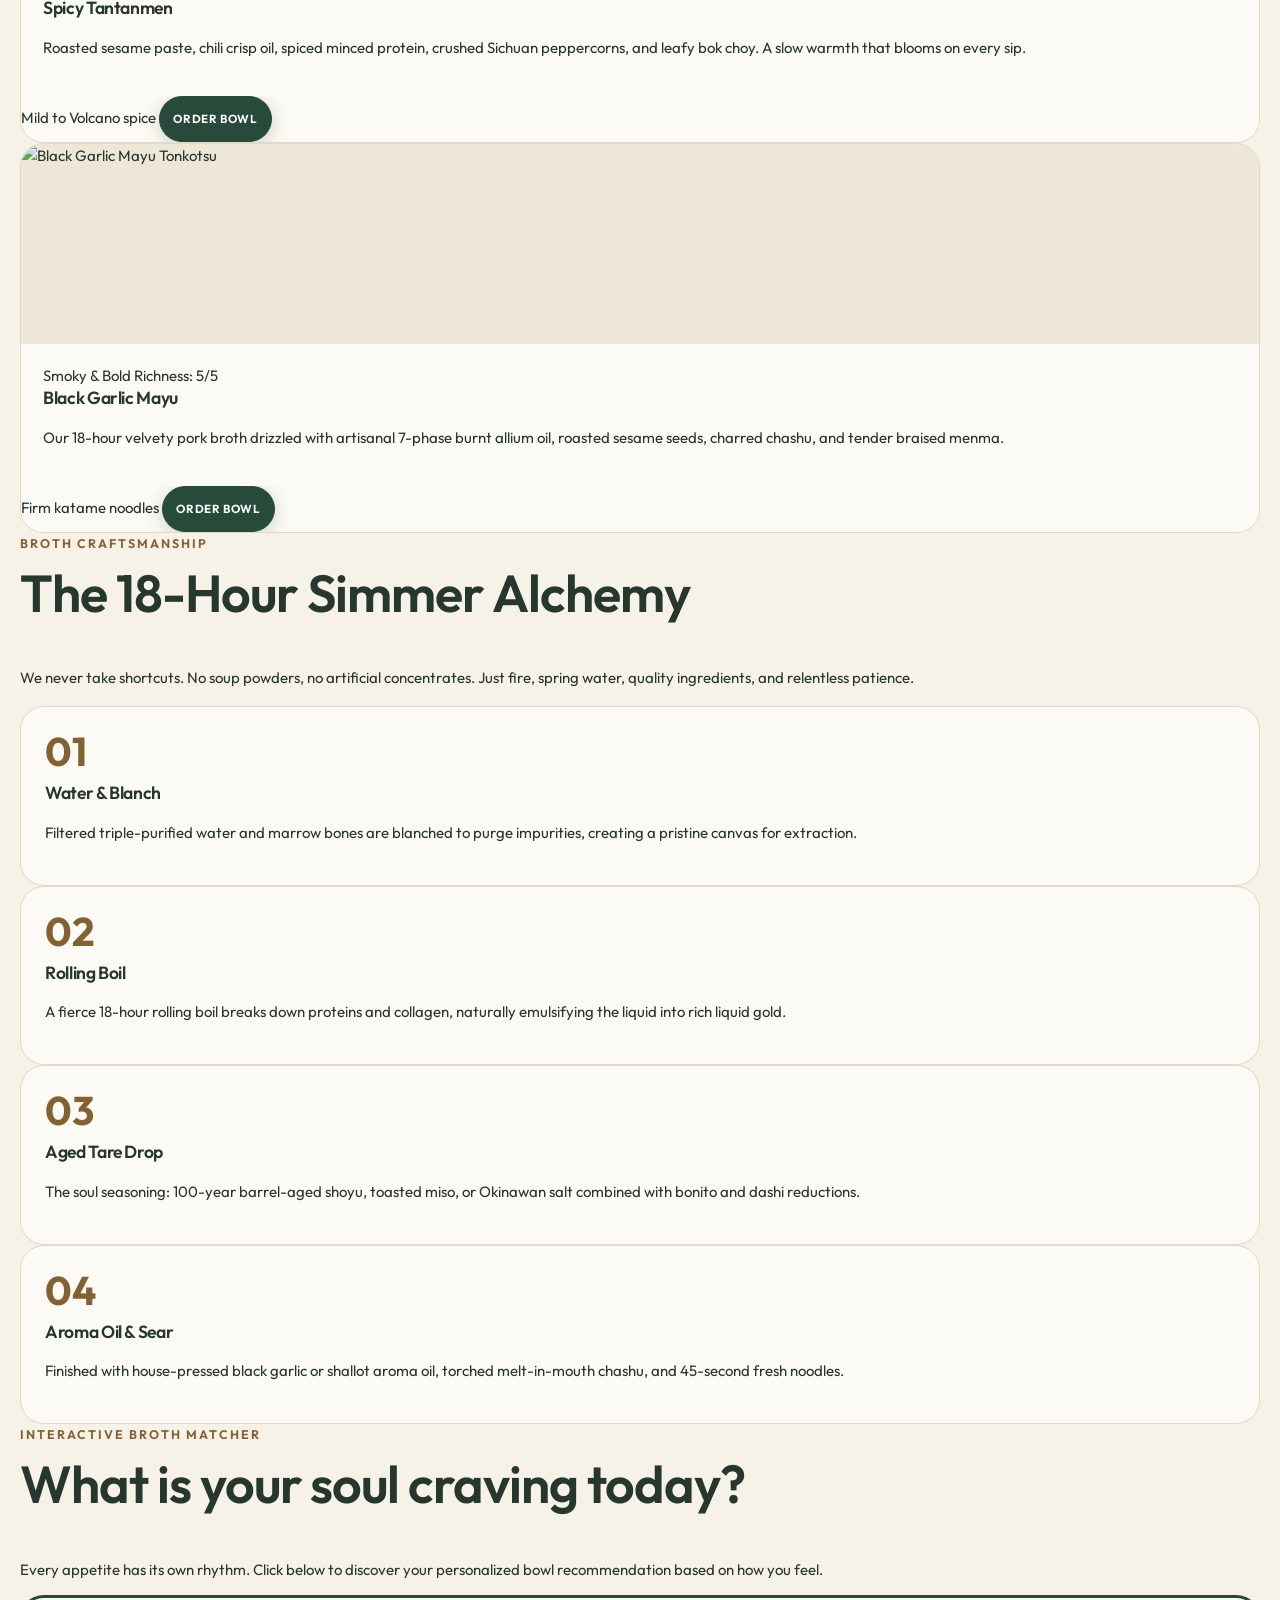
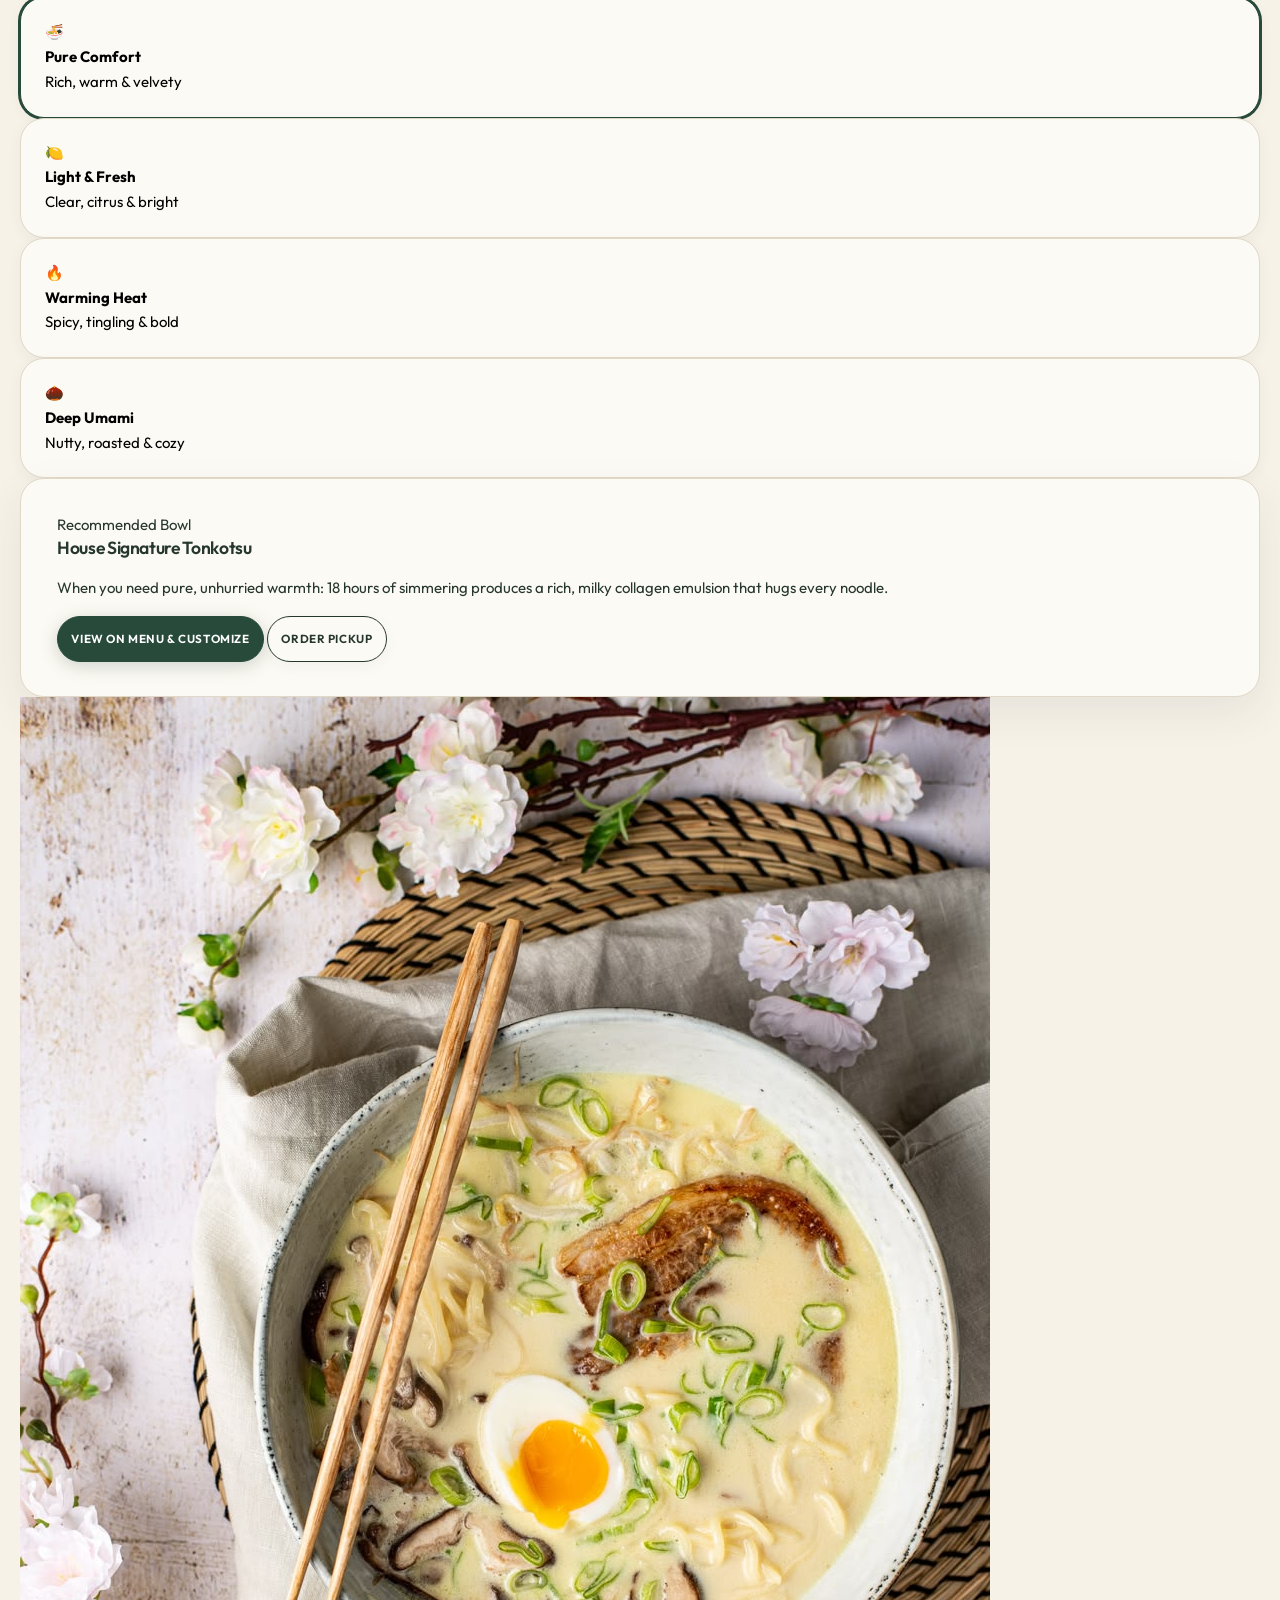
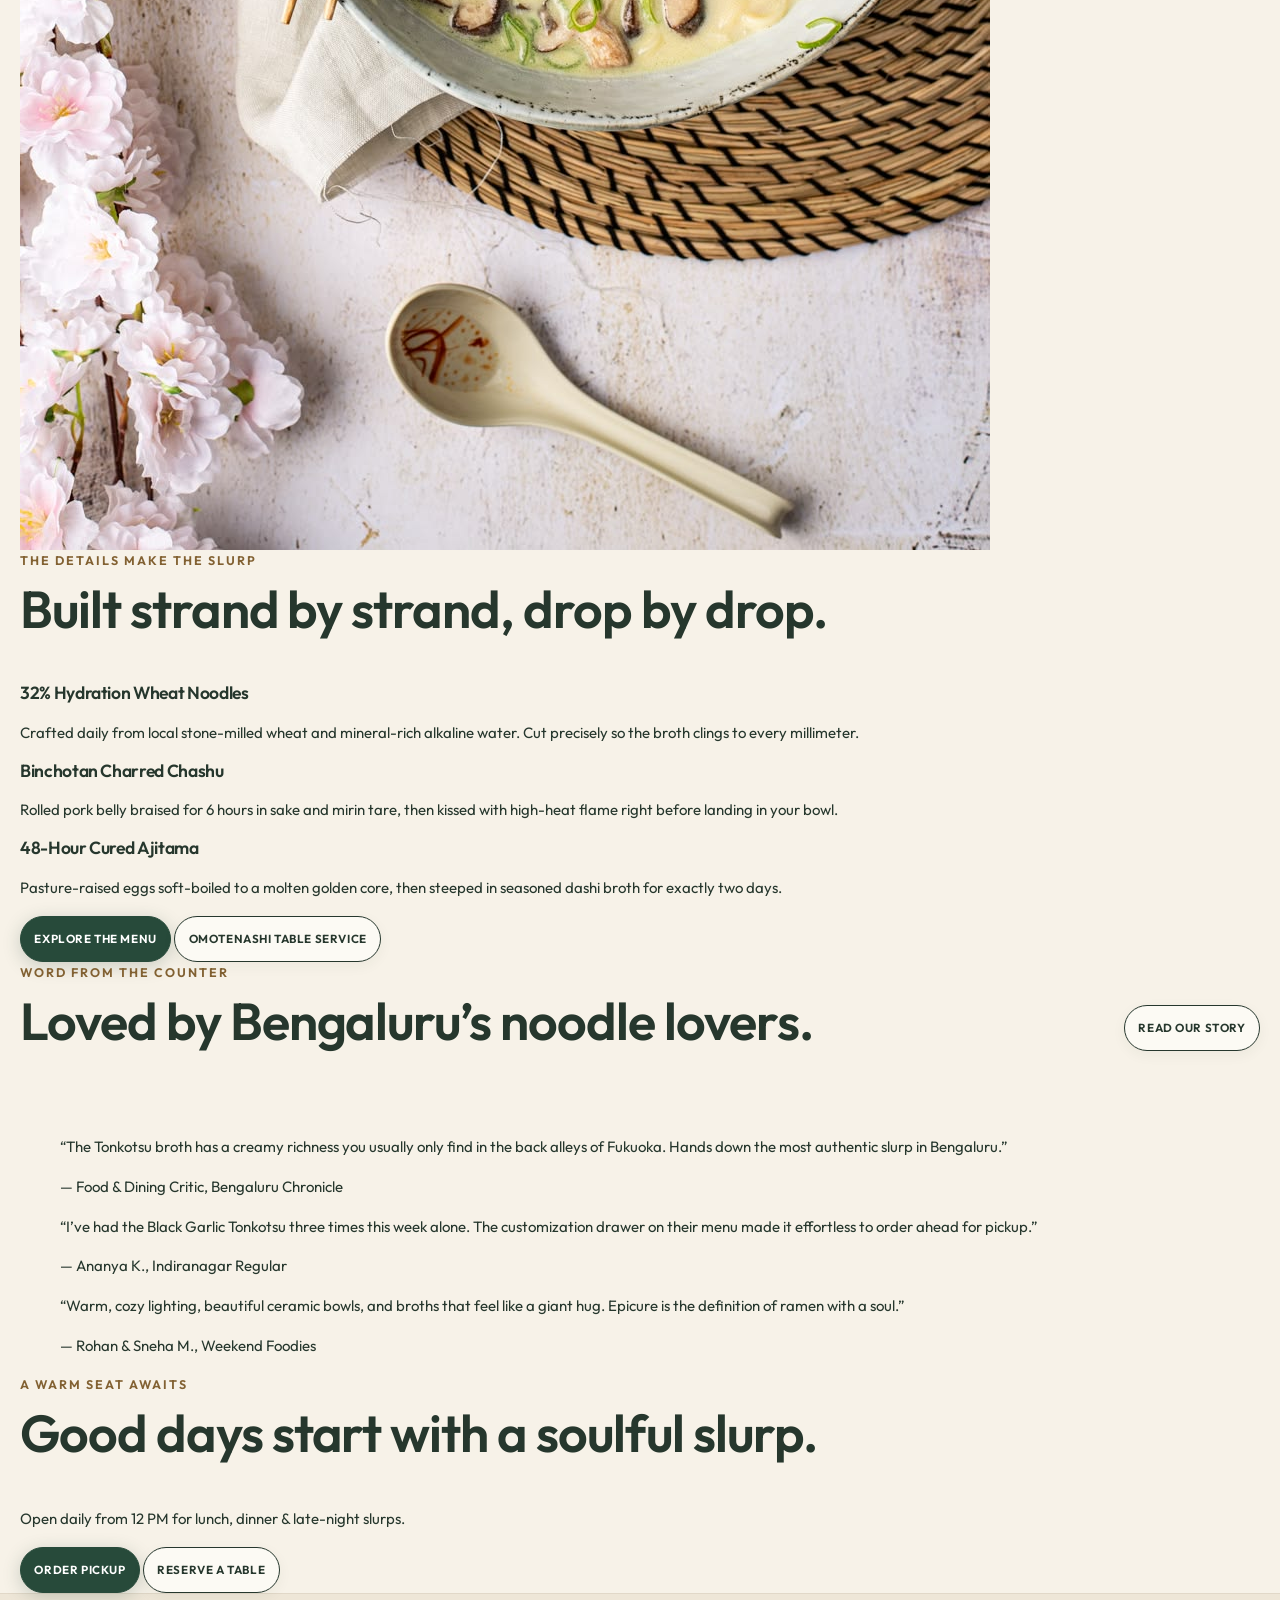
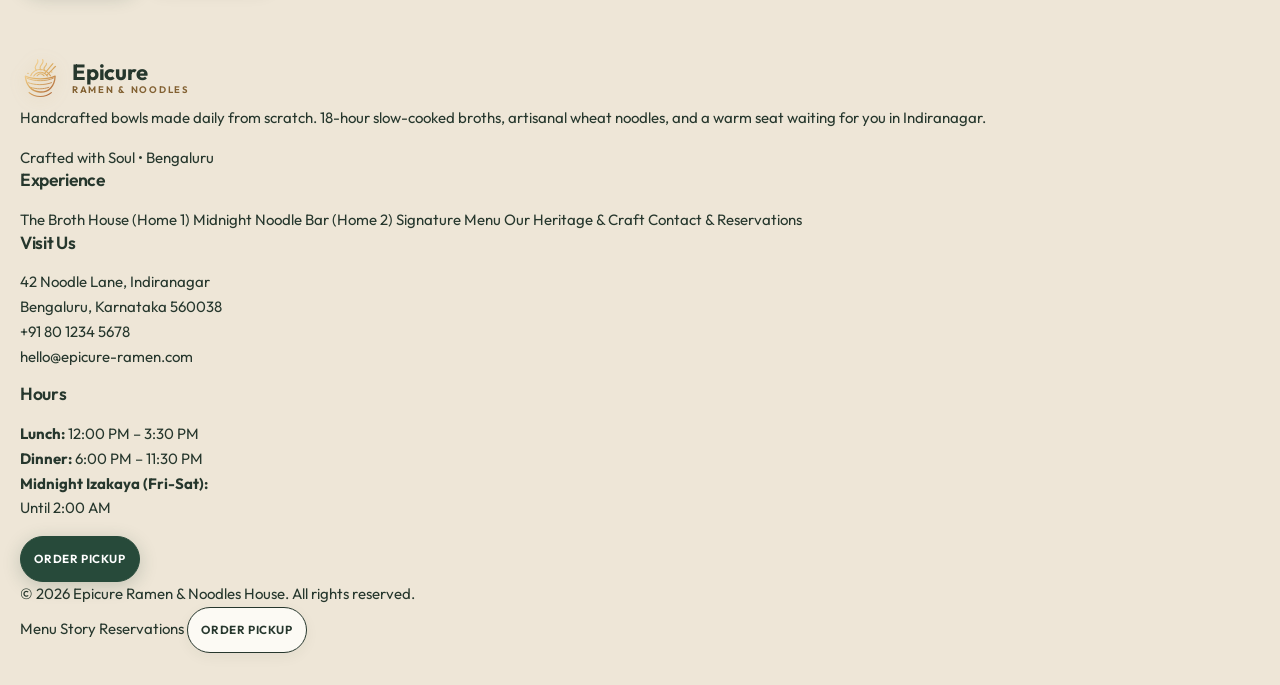
==== commit eb93b536: "Small changes of code" ====
--- a/index.html
+++ b/index.html
@@ -289,45 +289,50 @@
 
       <!-- INTERACTIVE CRAVING FINDER QUIZ -->
       <section class="container-shell py-20 md:py-28" data-craving-root>
-        <div class="grid items-center gap-12 lg:grid-cols-2">
-          <div>
-            <p class="eyebrow">Interactive Broth Matcher</p>
-            <h2 class="section-title mb-4">What is your soul craving today?</h2>
-            <p class="text-base text-[var(--muted)] leading-relaxed mb-8">
-              Every appetite has its own rhythm. Click below to discover your personalized bowl recommendation based on how you feel.
-            </p>
-            <div class="grid grid-cols-1 sm:grid-cols-2 gap-3 sm:gap-4">
-              <button class="flex flex-col items-start p-4 rounded-2xl border border-[var(--line)] bg-[var(--raised)] text-start hover:border-[var(--chili)] transition-all" type="button" data-craving-btn="comfort">
-                <span class="text-2xl mb-1">🍜</span>
-                <strong class="text-base text-[var(--ink)]">Pure Comfort</strong>
-                <span class="text-xs text-[var(--muted)] mt-1">Rich, warm &amp; velvety</span>
-              </button>
-              <button class="flex flex-col items-start p-4 rounded-2xl border border-[var(--line)] bg-[var(--raised)] text-start hover:border-[var(--chili)] transition-all" type="button" data-craving-btn="clarity">
-                <span class="text-2xl mb-1">🍋</span>
-                <strong class="text-base text-[var(--ink)]">Light &amp; Fresh</strong>
-                <span class="text-xs text-[var(--muted)] mt-1">Clear, citrus &amp; bright</span>
-              </button>
-              <button class="flex flex-col items-start p-4 rounded-2xl border border-[var(--line)] bg-[var(--raised)] text-start hover:border-[var(--chili)] transition-all" type="button" data-craving-btn="heat">
-                <span class="text-2xl mb-1">🔥</span>
-                <strong class="text-base text-[var(--ink)]">Warming Heat</strong>
-                <span class="text-xs text-[var(--muted)] mt-1">Spicy, tingling &amp; bold</span>
-              </button>
-              <button class="flex flex-col items-start p-4 rounded-2xl border border-[var(--line)] bg-[var(--raised)] text-start hover:border-[var(--chili)] transition-all" type="button" data-craving-btn="earthy">
-                <span class="text-2xl mb-1">🌰</span>
-                <strong class="text-base text-[var(--ink)]">Deep Umami</strong>
-                <span class="text-xs text-[var(--muted)] mt-1">Nutty, roasted &amp; cozy</span>
-              </button>
-            </div>
-          </div>
-
-          <div data-craving-result>
-            <div class="rounded-3xl border border-[var(--line)] bg-[var(--raised)] p-5 sm:p-8 shadow-xl">
-              <span class="inline-block px-3 py-1 mb-3 rounded-full text-xs font-bold uppercase tracking-wider bg-[var(--chili)] text-white">Recommended Bowl</span>
-              <h3 class="font-display text-3xl font-semibold mb-3">House Signature Tonkotsu</h3>
-              <p class="text-sm text-[var(--muted)] leading-relaxed mb-6">
-                When you need pure, unhurried warmth: 18 hours of simmering produces a rich, milky collagen emulsion that hugs every noodle.
-              </p>
-              <div class="flex flex-wrap gap-3">
+        <div class="max-w-2xl mb-10 md:mb-12">
+          <p class="eyebrow">Interactive Broth Matcher</p>
+          <h2 class="section-title mb-4">What is your soul craving today?</h2>
+          <p class="text-base text-[var(--muted)] leading-relaxed">
+            Every appetite has its own rhythm. Click below to discover your personalized bowl recommendation based on how you feel.
+          </p>
+        </div>
+
+        <div class="grid items-stretch gap-8 lg:grid-cols-2">
+          <!-- 4 Craving Options in 2x2 Grid -->
+          <div class="grid grid-cols-1 sm:grid-cols-2 gap-4">
+            <button class="craving-btn active" type="button" data-craving-btn="comfort">
+              <span class="text-2xl mb-1.5">🍜</span>
+              <strong class="text-base text-[var(--ink)]">Pure Comfort</strong>
+              <span class="text-xs text-[var(--muted)] mt-1">Rich, warm &amp; velvety</span>
+            </button>
+            <button class="craving-btn" type="button" data-craving-btn="clarity">
+              <span class="text-2xl mb-1.5">🍋</span>
+              <strong class="text-base text-[var(--ink)]">Light &amp; Fresh</strong>
+              <span class="text-xs text-[var(--muted)] mt-1">Clear, citrus &amp; bright</span>
+            </button>
+            <button class="craving-btn" type="button" data-craving-btn="heat">
+              <span class="text-2xl mb-1.5">🔥</span>
+              <strong class="text-base text-[var(--ink)]">Warming Heat</strong>
+              <span class="text-xs text-[var(--muted)] mt-1">Spicy, tingling &amp; bold</span>
+            </button>
+            <button class="craving-btn" type="button" data-craving-btn="earthy">
+              <span class="text-2xl mb-1.5">🌰</span>
+              <strong class="text-base text-[var(--ink)]">Deep Umami</strong>
+              <span class="text-xs text-[var(--muted)] mt-1">Nutty, roasted &amp; cozy</span>
+            </button>
+          </div>
+
+          <!-- Recommended Bowl Result Card -->
+          <div data-craving-result class="h-full">
+            <div class="craving-result-card">
+              <div>
+                <span class="inline-block px-3 py-1 mb-3 rounded-full text-xs font-bold uppercase tracking-wider bg-[var(--chili)] text-white">Recommended Bowl</span>
+                <h3 class="font-display text-2xl sm:text-3xl font-semibold mb-3 text-[var(--ink)]">House Signature Tonkotsu</h3>
+                <p class="text-sm text-[var(--muted)] leading-relaxed mb-6">
+                  When you need pure, unhurried warmth: 18 hours of simmering produces a rich, milky collagen emulsion that hugs every noodle.
+                </p>
+              </div>
+              <div class="flex flex-wrap gap-3 mt-auto">
                 <a class="cta-primary" href="menu.html#tonkotsu">View On Menu &amp; Customize</a>
                 <a class="cta-ghost ink" href="contact.html#order-panel">Order Pickup</a>
               </div>
--- a/styles.css
+++ b/styles.css
@@ -812,7 +812,7 @@
   flex-direction: column;
   justify-content: space-between;
   height: 100%;
-  min-height: 480px;
+  min-height: auto;
   overflow: hidden;
   border: 1px solid var(--line);
   border-radius: var(--radius-lg);
@@ -844,9 +844,9 @@
 .dish-media {
   position: relative;
   width: 100%;
-  height: 220px;
-  min-height: 220px;
-  max-height: 220px;
+  height: 200px;
+  min-height: 200px;
+  max-height: 200px;
   overflow: hidden;
   background: var(--mist);
   flex-shrink: 0;
@@ -871,7 +871,7 @@
   flex-direction: column;
   flex: 1 1 auto;
   min-height: 0;
-  padding: 24px;
+  padding: 20px 22px;
   background: var(--raised);
 }
 
@@ -931,8 +931,9 @@
   display: flex;
   flex-direction: column;
   justify-content: space-between;
-  flex: 1;
-  padding: 20px 22px 22px;
+  flex: 1 1 auto;
+  min-height: 0;
+  padding: 18px 20px 20px;
 }
 .dish-header-row {
   display: flex;
@@ -943,9 +944,9 @@
 }
 .dish-title {
   font-family: var(--sans);
-  font-size: 22px;
+  font-size: 21px;
   font-weight: 600;
-  line-height: 1.15;
+  line-height: 1.2;
   color: var(--ink);
   margin: 0;
 }
@@ -960,9 +961,9 @@
   font-size: 13.5px;
   color: var(--muted);
   line-height: 1.55;
-  margin-bottom: 16px;
+  margin-bottom: 14px;
   display: -webkit-box;
-  -webkit-line-clamp: 2;
+  -webkit-line-clamp: 4;
   -webkit-box-orient: vertical;
   overflow: hidden;
 }
@@ -1197,8 +1198,18 @@
 }
 .also-love-grid {
   display: grid;
-  grid-template-columns: repeat(auto-fill, minmax(220px, 1fr));
+  grid-template-columns: repeat(3, minmax(0, 1fr));
   gap: 16px;
+}
+@media (max-width: 900px) {
+  .also-love-grid {
+    grid-template-columns: repeat(2, minmax(0, 1fr));
+  }
+}
+@media (max-width: 540px) {
+  .also-love-grid {
+    grid-template-columns: 1fr;
+  }
 }
 .also-love-card {
   display: flex;
@@ -1209,27 +1220,39 @@
   background: var(--raised);
   border: 1px solid var(--line);
   cursor: pointer;
-  transition: border-color 0.2s;
+  transition: all 0.2s ease;
+  min-width: 0;
 }
 .also-love-card:hover {
   border-color: var(--chili);
+  transform: translateY(-2px);
+  box-shadow: var(--shadow-sm);
 }
 .also-love-card img {
-  width: 58px;
-  height: 58px;
+  width: 54px;
+  height: 54px;
   border-radius: var(--radius-sm);
   object-fit: cover;
   flex-shrink: 0;
 }
+.also-love-info {
+  min-width: 0;
+}
 .also-love-info strong {
+  display: -webkit-box;
+  -webkit-line-clamp: 2;
+  -webkit-box-orient: vertical;
+  overflow: hidden;
+  font-size: 13.5px;
+  line-height: 1.3;
+  color: var(--ink);
+}
+.also-love-info span {
   display: block;
-  font-size: 13.5px;
-  color: var(--ink);
-}
-.also-love-info span {
   font-size: 13px;
   font-weight: 650;
   color: var(--gold);
+  margin-top: 2px;
 }
 
 /* Right Customization Drawer */
@@ -2100,6 +2123,59 @@
 }
 
 /* ==========================================================================
+   INTERACTIVE BROTH MATCHER (Home 1 - Craving Finder)
+   ========================================================================== */
+.craving-btn {
+  display: flex;
+  flex-direction: column;
+  justify-content: center;
+  align-items: flex-start;
+  padding: 22px 24px;
+  border-radius: var(--radius-lg);
+  border: 1px solid var(--line);
+  background: var(--raised);
+  text-align: start;
+  cursor: pointer;
+  transition: all 0.22s cubic-bezier(0.16, 1, 0.3, 1);
+  box-shadow: var(--shadow-sm);
+  width: 100%;
+}
+
+.craving-btn:hover {
+  border-color: var(--chili);
+  transform: translateY(-2px);
+  box-shadow: 0 8px 24px color-mix(in srgb, var(--chili) 14%, transparent);
+}
+
+.craving-btn.active {
+  border-color: var(--chili);
+  box-shadow: 0 0 0 2px var(--chili), var(--shadow-sm);
+  background: var(--raised);
+}
+
+.craving-result-card {
+  display: flex;
+  flex-direction: column;
+  justify-content: space-between;
+  height: 100%;
+  padding: 34px 36px;
+  border-radius: var(--radius-lg);
+  border: 1px solid var(--line);
+  background: var(--raised);
+  box-shadow: var(--shadow);
+  transition: all 0.25s ease;
+}
+
+@media (max-width: 640px) {
+  .craving-btn {
+    padding: 16px 18px;
+  }
+  .craving-result-card {
+    padding: 24px 20px;
+  }
+}
+
+/* ==========================================================================
    ALTERNATING TIMELINE (Our Journey) - Left & Right Alignment
    ========================================================================== */
 .timeline-tree {
@@ -2473,6 +2549,9 @@
   .dish-card {
     min-height: auto !important;
   }
+  .dish-card .dish-content {
+    padding: 16px 18px 18px !important;
+  }
   .dish-card .p-6 {
     padding: 20px !important;
   }
@@ -2575,9 +2654,15 @@
   }
 
   .dish-card .dish-media {
-    height: 200px !important;
-    min-height: 200px !important;
-    max-height: 200px !important;
+    height: 190px !important;
+    min-height: 190px !important;
+    max-height: 190px !important;
+  }
+  .dish-card .dish-content {
+    padding: 14px 16px 16px !important;
+  }
+  .dish-card .dish-title {
+    font-size: 19px !important;
   }
   .dish-card .p-6 {
     padding: 16px !important;
